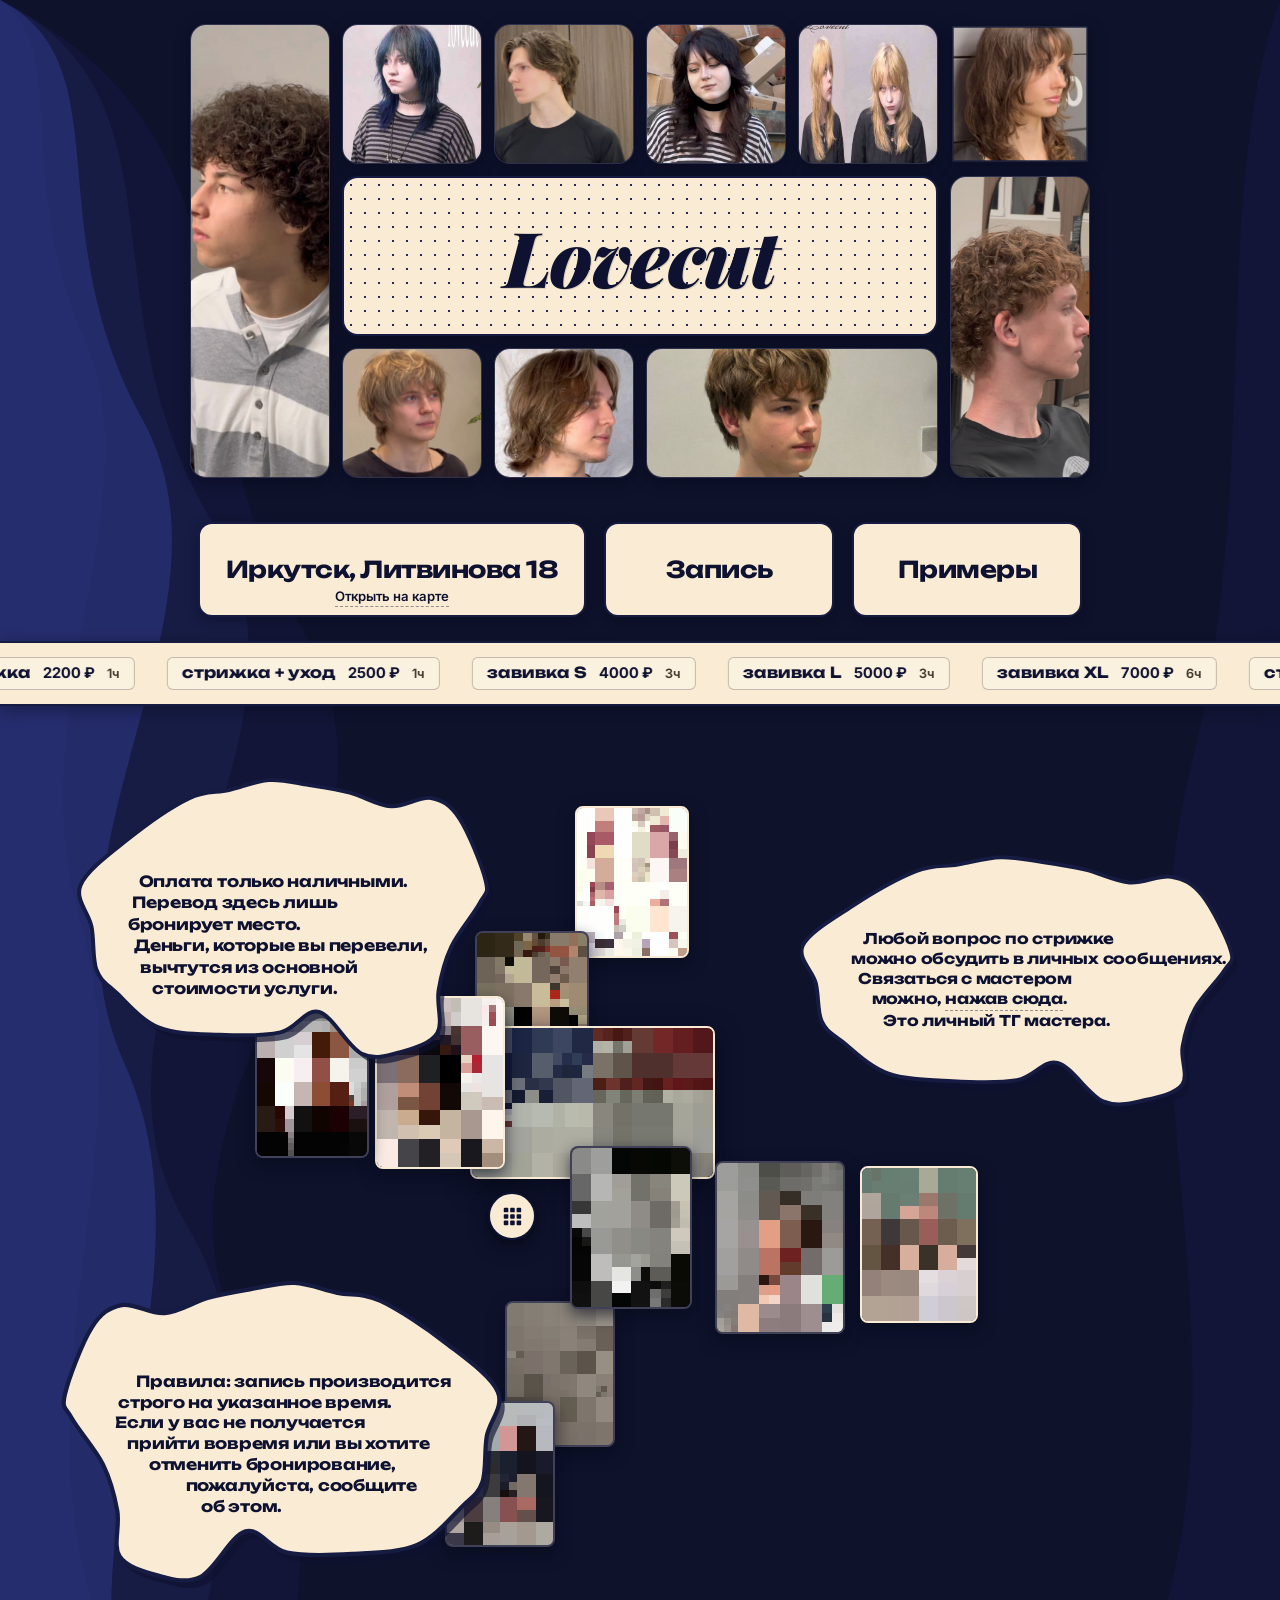
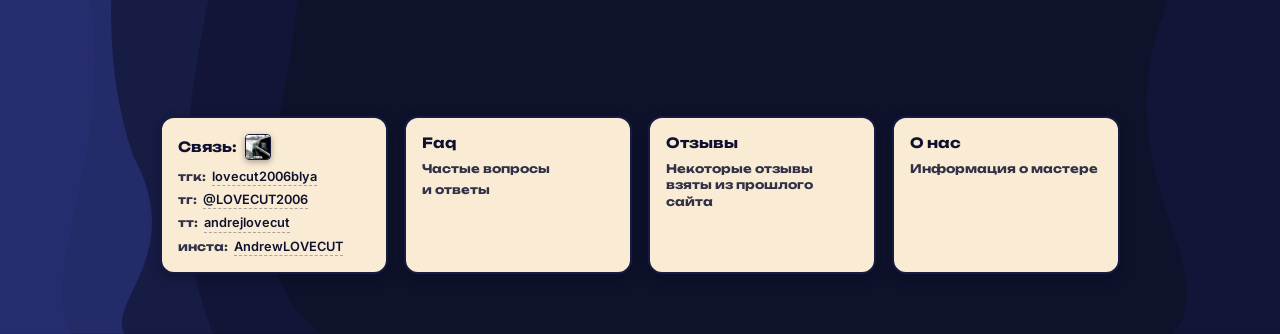
==== index.html @ df47660b "Update references: replace Andrey with master in contact and about info" ====
<!DOCTYPE html>
<html lang="ru">
<head>
    <meta charset="UTF-8">
    <meta name="viewport" content="width=device-width, initial-scale=1.0">
    <title>Lovecut — парикмахерская Иркутск</title>
    <link rel="stylesheet" href="style.css?v=9.0">
    <link rel="preconnect" href="https://fonts.googleapis.com">
    <link rel="preconnect" href="https://fonts.gstatic.com" crossorigin>
    <link href="https://fonts.googleapis.com/css2?family=Inter:wght@400;500;600;700&family=Playfair+Display:ital,wght@1,700;1,900&family=Unbounded:wght@400;600;700;800&display=swap" rel="stylesheet">
</head>
<body>

    <!-- ===== BACKGROUND ORGANIC FLUID WAVES (SMOOTH & DARK DEEP-BLUEBERRY) ===== -->
    <div class="bg-waves-canvas" aria-hidden="true">
        <svg viewBox="0 0 1440 2400" preserveAspectRatio="none">
            <!-- Deepest backdrop wave -->
            <path d="M0,0 C320,180 180,480 340,780 C500,1080 120,1380 280,1680 C440,1980 200,2250 360,2400 L0,2400 Z" fill="#121638" opacity="0.95"/>
            <!-- Layer 2 fluid wave -->
            <path d="M0,0 C220,120 90,380 240,650 C390,920 60,1240 210,1520 C360,1800 130,2100 240,2400 L0,2400 Z" fill="#181d48" opacity="0.9"/>
            <!-- Layer 3 fluid wave (warm/accent tone) -->
            <path d="M0,0 C140,80 40,280 160,520 C280,760 30,1050 140,1320 C250,1590 60,1890 150,2180 C210,2300 120,2360 140,2400 L0,2400 Z" fill="#272e70" opacity="0.85"/>
            <!-- Layer 4 smooth wave contour -->
            <path d="M0,0 C80,60 15,220 95,420 C175,620 20,880 90,1140 C160,1400 35,1680 95,1950 C140,2150 40,2320 80,2400 L0,2400 Z" fill="#272e70" opacity="0.8"/>
            <!-- Right side ambient soft wave (safely clears Blob 3 with graceful curve) -->
            <path d="M1440,0 C1360,250 1420,600 1340,950 C1260,1300 1400,1650 1310,2000 C1240,2200 1380,2320 1320,2400 L1440,2400 Z" fill="#14183d" opacity="0.7"/>
        </svg>
    </div>

    <!-- ===== TOP HEADER: ACCURATELY MEASURED BENTO GRID AROUND LOGO ===== -->
    <header class="top-hero-section">
        <div class="bento-container">
            <!-- Row 1: Top photos (all 5 are squares) -->
            <div class="bento-card bento-card--col2-top">
                <img src="images/girl_blue.png" alt="Lovecut haircut" class="bento-img">
            </div>
            <!-- [2 in row 1]: guy profile on wood (square) -->
            <div class="bento-card bento-card--col3-top">
                <img src="images/guy_layered_profile.png" alt="Lovecut haircut" class="bento-img bento-img--profile">
            </div>
            <!-- [3 in row 1]: dark shag girl with choker (square) -->
            <div class="bento-card bento-card--col4-top">
                <img src="images/girl_dark_shag.png" alt="Lovecut haircut" class="bento-img bento-img--shag-choker">
            </div>
            <!-- [4 in row 1]: blonde girl (square) -->
            <div class="bento-card bento-card--col5-top">
                <img src="images/girl_blonde.png" alt="Lovecut haircut" class="bento-img bento-img--blonde">
            </div>
            <!-- [5 in row 1]: wavy brunette with bangs (square, sharp corners) -->
            <div class="bento-card bento-card--col6-top bento-card--sharp">
                <img src="images/girl_brunette_curls.png" alt="Lovecut haircut" class="bento-img bento-img--brunette-curls">
            </div>

            <!-- Row 1-3 full-height left card: [Photo 7] (images/guy_curly_striped.png) -->
            <div class="bento-card bento-card--col1-mid">
                <img src="images/guy_curly_striped.png" alt="Lovecut haircut" class="bento-img bento-img--curly-tall">
            </div>

            <!-- Center Logo Box (Vanilla, dot grid pattern, clean border, rounded corners) -->
            <div class="bento-card bento-card--logo">
                <div class="logo-box-inner">
                    <h1 class="logo-title">Lovecut</h1>
                </div>
            </div>

            <!-- Row 2-3 tall right card: (images/guy_curly_profile.png) -->
            <div class="bento-card bento-card--col6-mid">
                <img src="images/guy_curly_profile.png" alt="Lovecut haircut" class="bento-img">
            </div>

            <!-- Row 3: Bottom photos under logo -->
            <div class="bento-card bento-card--col2-bot">
                <img src="images/guy_blonde.png" alt="Lovecut haircut" class="bento-img">
            </div>
            <div class="bento-card bento-card--col3-bot">
                <img src="images/guy_brown.png" alt="Lovecut haircut" class="bento-img">
            </div>
            <!-- [Photo 1 on place of 3]: (images/guy_messy_textured.png) keeping shape -->
            <div class="bento-card bento-card--col4-bot">
                <img src="images/guy_messy_textured.png" alt="Lovecut haircut" class="bento-img bento-img--messy">
            </div>
        </div>
    </header>

    <!-- ===== THREE ACTION BLOCKS (VANILLA THEME) ===== -->
    <section class="action-blocks-section">
        <div class="action-blocks-container">
            <!-- 1. Location box -->
            <div class="action-box action-box--location">
                <p class="loc-text">Иркутск, Литвинова 18</p>
                <a href="https://2gis.ru/irkutsk/search/%D0%9B%D0%B8%D1%82%D0%B2%D0%B8%D0%BD%D0%BE%D0%B2%D0%B0%2018" target="_blank" rel="noopener noreferrer" class="loc-link-btn" id="openMapBtn">Открыть на карте</a>
            </div>

            <!-- 2. Booking button (large) -->
            <button class="action-box action-box--booking" id="bookingBtn">
                <span class="action-title action-title--lg">Запись</span>
            </button>

            <!-- 3. Examples button -->
            <button class="action-box action-box--examples" id="examplesBtn">
                <span class="action-title action-title--md">Примеры</span>
            </button>
        </div>
    </section>

    <!-- ===== SERVICES TICKER RECTANGLE (VANILLA BACKGROUND, ZERO GAPS, SMOOTH DECELERATION ON HOVER) ===== -->
    <section class="services-rectangle" id="servicesSection">
        <div class="services-marquee-track" id="servicesTrack">
            <div class="services-group" id="servicesGroup1">
                <div class="svc-item"><span class="svc-name">стрижка</span><span class="svc-price">2200 ₽</span><span class="svc-time">1ч</span></div>
                <div class="svc-item"><span class="svc-name">стрижка + уход</span><span class="svc-price">2500 ₽</span><span class="svc-time">1ч</span></div>
                <div class="svc-item"><span class="svc-name">завивка S</span><span class="svc-price">4000 ₽</span><span class="svc-time">3ч</span></div>
                <div class="svc-item"><span class="svc-name">завивка L</span><span class="svc-price">5000 ₽</span><span class="svc-time">3ч</span></div>
                <div class="svc-item"><span class="svc-name">завивка XL</span><span class="svc-price">7000 ₽</span><span class="svc-time">6ч</span></div>
                <div class="svc-item"><span class="svc-name">стрижка</span><span class="svc-price">2200 ₽</span><span class="svc-time">1ч</span></div>
                <div class="svc-item"><span class="svc-name">стрижка + уход</span><span class="svc-price">2500 ₽</span><span class="svc-time">1ч</span></div>
                <div class="svc-item"><span class="svc-name">завивка S</span><span class="svc-price">4000 ₽</span><span class="svc-time">3ч</span></div>
                <div class="svc-item"><span class="svc-name">завивка L</span><span class="svc-price">5000 ₽</span><span class="svc-time">3ч</span></div>
                <div class="svc-item"><span class="svc-name">завивка XL</span><span class="svc-price">7000 ₽</span><span class="svc-time">6ч</span></div>
            </div>
            <div class="services-group" id="servicesGroup2" aria-hidden="true">
                <div class="svc-item"><span class="svc-name">стрижка</span><span class="svc-price">2200 ₽</span><span class="svc-time">1ч</span></div>
                <div class="svc-item"><span class="svc-name">стрижка + уход</span><span class="svc-price">2500 ₽</span><span class="svc-time">1ч</span></div>
                <div class="svc-item"><span class="svc-name">завивка S</span><span class="svc-price">4000 ₽</span><span class="svc-time">3ч</span></div>
                <div class="svc-item"><span class="svc-name">завивка L</span><span class="svc-price">5000 ₽</span><span class="svc-time">3ч</span></div>
                <div class="svc-item"><span class="svc-name">завивка XL</span><span class="svc-price">7000 ₽</span><span class="svc-time">6ч</span></div>
                <div class="svc-item"><span class="svc-name">стрижка</span><span class="svc-price">2200 ₽</span><span class="svc-time">1ч</span></div>
                <div class="svc-item"><span class="svc-name">стрижка + уход</span><span class="svc-price">2500 ₽</span><span class="svc-time">1ч</span></div>
                <div class="svc-item"><span class="svc-name">завивка S</span><span class="svc-price">4000 ₽</span><span class="svc-time">3ч</span></div>
                <div class="svc-item"><span class="svc-name">завивка L</span><span class="svc-price">5000 ₽</span><span class="svc-time">3ч</span></div>
                <div class="svc-item"><span class="svc-name">завивка XL</span><span class="svc-price">7000 ₽</span><span class="svc-time">6ч</span></div>
            </div>
            <div class="services-group" id="servicesGroup3" aria-hidden="true">
                <div class="svc-item"><span class="svc-name">стрижка</span><span class="svc-price">2200 ₽</span><span class="svc-time">1ч</span></div>
                <div class="svc-item"><span class="svc-name">стрижка + уход</span><span class="svc-price">2500 ₽</span><span class="svc-time">1ч</span></div>
                <div class="svc-item"><span class="svc-name">завивка S</span><span class="svc-price">4000 ₽</span><span class="svc-time">3ч</span></div>
                <div class="svc-item"><span class="svc-name">завивка L</span><span class="svc-price">5000 ₽</span><span class="svc-time">3ч</span></div>
                <div class="svc-item"><span class="svc-name">завивка XL</span><span class="svc-price">7000 ₽</span><span class="svc-time">6ч</span></div>
                <div class="svc-item"><span class="svc-name">стрижка</span><span class="svc-price">2200 ₽</span><span class="svc-time">1ч</span></div>
                <div class="svc-item"><span class="svc-name">стрижка + уход</span><span class="svc-price">2500 ₽</span><span class="svc-time">1ч</span></div>
                <div class="svc-item"><span class="svc-name">завивка S</span><span class="svc-price">4000 ₽</span><span class="svc-time">3ч</span></div>
                <div class="svc-item"><span class="svc-name">завивка L</span><span class="svc-price">5000 ₽</span><span class="svc-time">3ч</span></div>
                <div class="svc-item"><span class="svc-name">завивка XL</span><span class="svc-price">7000 ₽</span><span class="svc-time">6ч</span></div>
            </div>
            <div class="services-group" id="servicesGroup4" aria-hidden="true">
                <div class="svc-item"><span class="svc-name">стрижка</span><span class="svc-price">2200 ₽</span><span class="svc-time">1ч</span></div>
                <div class="svc-item"><span class="svc-name">стрижка + уход</span><span class="svc-price">2500 ₽</span><span class="svc-time">1ч</span></div>
                <div class="svc-item"><span class="svc-name">завивка S</span><span class="svc-price">4000 ₽</span><span class="svc-time">3ч</span></div>
                <div class="svc-item"><span class="svc-name">завивка L</span><span class="svc-price">5000 ₽</span><span class="svc-time">3ч</span></div>
                <div class="svc-item"><span class="svc-name">завивка XL</span><span class="svc-price">7000 ₽</span><span class="svc-time">6ч</span></div>
                <div class="svc-item"><span class="svc-name">стрижка</span><span class="svc-price">2200 ₽</span><span class="svc-time">1ч</span></div>
                <div class="svc-item"><span class="svc-name">стрижка + уход</span><span class="svc-price">2500 ₽</span><span class="svc-time">1ч</span></div>
                <div class="svc-item"><span class="svc-name">завивка S</span><span class="svc-price">4000 ₽</span><span class="svc-time">3ч</span></div>
                <div class="svc-item"><span class="svc-name">завивка L</span><span class="svc-price">5000 ₽</span><span class="svc-time">3ч</span></div>
                <div class="svc-item"><span class="svc-name">завивка XL</span><span class="svc-price">7000 ₽</span><span class="svc-time">6ч</span></div>
            </div>
        </div>
    </section>

    <!-- ===== MAIN CONTENT STAGE: 3 ORGANIC WOBBLY BLOBS + CENTRAL COLLAGE WITH DYNAMIC PIXELATION ===== -->
    <main class="main-collage-stage" id="collageStage">

        <!-- ===== ORGANIC BLOB 1 (TOP LEFT) ===== -->
        <div class="organic-blob organic-blob--1" id="blob1">
            <svg class="organic-blob-svg" viewBox="0 0 500 360">
                <path class="blob-shadow" d="M 240,22 C 255.2,21.8 269.8,26.8 285,30 C 300.2,33.2 315.7,36.2 331,41 C 346.3,45.8 361.7,57.2 377,59 C 392.3,60.8 410.2,49 423,52 C 435.8,55 444.5,60.8 454,77 C 463.5,93.2 477,132.8 480,149 C 483,165.2 479.2,161.8 472,174 C 464.8,186.2 445.7,205.8 437,222 C 428.3,238.2 423.5,254.8 420,271 C 416.5,287.2 423.5,307.8 416,319 C 408.5,330.2 389.5,334.8 375,338 C 360.5,341.2 344.3,346.3 329,338 C 313.7,329.7 298.2,292.8 283,288 C 267.8,283.2 257,305.7 238,309 C 219,312.3 192,310.2 169,308 C 146,305.8 119.2,305 100,296 C 80.8,287 65.2,265.5 54,254 C 42.8,242.5 37,239.7 33,227 C 29,214.3 32.2,194.2 30,178 C 27.8,161.8 12.3,146.2 20,130 C 27.7,113.8 54.7,96.3 76,81 C 97.3,65.7 128.3,46.3 148,38 C 167.7,29.7 178.7,33.7 194,31 C 209.3,28.3 224.8,22.2 240,22 Z" fill="#0e122e" opacity="0.65" transform="translate(6, 8)"/>
                <path class="blob-body" d="M 240,22 C 255.2,21.8 269.8,26.8 285,30 C 300.2,33.2 315.7,36.2 331,41 C 346.3,45.8 361.7,57.2 377,59 C 392.3,60.8 410.2,49 423,52 C 435.8,55 444.5,60.8 454,77 C 463.5,93.2 477,132.8 480,149 C 483,165.2 479.2,161.8 472,174 C 464.8,186.2 445.7,205.8 437,222 C 428.3,238.2 423.5,254.8 420,271 C 416.5,287.2 423.5,307.8 416,319 C 408.5,330.2 389.5,334.8 375,338 C 360.5,341.2 344.3,346.3 329,338 C 313.7,329.7 298.2,292.8 283,288 C 267.8,283.2 257,305.7 238,309 C 219,312.3 192,310.2 169,308 C 146,305.8 119.2,305 100,296 C 80.8,287 65.2,265.5 54,254 C 42.8,242.5 37,239.7 33,227 C 29,214.3 32.2,194.2 30,178 C 27.8,161.8 12.3,146.2 20,130 C 27.7,113.8 54.7,96.3 76,81 C 97.3,65.7 128.3,46.3 148,38 C 167.7,29.7 178.7,33.7 194,31 C 209.3,28.3 224.8,22.2 240,22 Z" fill="#faecd4"/>
                <path class="blob-contour" d="M 240,22 C 255.2,21.8 269.8,26.8 285,30 C 300.2,33.2 315.7,36.2 331,41 C 346.3,45.8 361.7,57.2 377,59 C 392.3,60.8 410.2,49 423,52 C 435.8,55 444.5,60.8 454,77 C 463.5,93.2 477,132.8 480,149 C 483,165.2 479.2,161.8 472,174 C 464.8,186.2 445.7,205.8 437,222 C 428.3,238.2 423.5,254.8 420,271 C 416.5,287.2 423.5,307.8 416,319 C 408.5,330.2 389.5,334.8 375,338 C 360.5,341.2 344.3,346.3 329,338 C 313.7,329.7 298.2,292.8 283,288 C 267.8,283.2 257,305.7 238,309 C 219,312.3 192,310.2 169,308 C 146,305.8 119.2,305 100,296 C 80.8,287 65.2,265.5 54,254 C 42.8,242.5 37,239.7 33,227 C 29,214.3 32.2,194.2 30,178 C 27.8,161.8 12.3,146.2 20,130 C 27.7,113.8 54.7,96.3 76,81 C 97.3,65.7 128.3,46.3 148,38 C 167.7,29.7 178.7,33.7 194,31 C 209.3,28.3 224.8,22.2 240,22 Z" fill="none" stroke="#161b42" stroke-width="4.5" stroke-linecap="round"/>
            </svg>
            <div class="organic-blob__content organic-blob__content--1">
                <p>
                    <span class="blob-line blob-line--1-1">Оплата только наличными.</span>
                    <span class="blob-line blob-line--1-2">Перевод здесь лишь</span>
                    <span class="blob-line blob-line--1-3">бронирует место.</span>
                    <span class="blob-line blob-line--1-4">Деньги, которые вы перевели,</span>
                    <span class="blob-line blob-line--1-5">вычтутся из основной</span>
                    <span class="blob-line blob-line--1-6">стоимости услуги.</span>
                </p>
            </div>
        </div>

        <!-- ===== ORGANIC BLOB 2 (BOTTOM LEFT) ===== -->
        <div class="organic-blob organic-blob--2" id="blob2">
            <svg class="organic-blob-svg" viewBox="0 0 500 360">
                <path class="blob-shadow" d="M 306,31 C 321.3,33.7 332.3,29.7 352,38 C 371.7,46.3 402.7,65.7 424,81 C 445.3,96.3 472.3,113.8 480,130 C 487.7,146.2 472.2,161.8 470,178 C 467.8,194.2 471,214.3 467,227 C 463,239.7 457.2,242.5 446,254 C 434.8,265.5 419.2,287 400,296 C 380.8,305 354,305.8 331,308 C 308,310.2 281,312.3 262,309 C 243,305.7 232.2,283.2 217,288 C 201.8,292.8 186.3,329.7 171,338 C 155.7,346.3 139.5,341.2 125,338 C 110.5,334.8 91.5,330.2 84,319 C 76.5,307.8 83.5,287.2 80,271 C 76.5,254.8 71.7,238.2 63,222 C 54.3,205.8 35.2,186.2 28,174 C 20.8,161.8 17,165.2 20,149 C 23,132.8 36.5,93.2 46,77 C 55.5,60.8 64.2,55 77,52 C 89.8,49 107.7,60.8 123,59 C 138.3,57.2 153.7,45.8 169,41 C 184.3,36.2 199.8,33.2 215,30 C 230.2,26.8 244.8,21.8 260,22 C 275.2,22.2 290.7,28.3 306,31 Z" fill="#0e122e" opacity="0.65" transform="translate(6, 8)"/>
                <path class="blob-body" d="M 306,31 C 321.3,33.7 332.3,29.7 352,38 C 371.7,46.3 402.7,65.7 424,81 C 445.3,96.3 472.3,113.8 480,130 C 487.7,146.2 472.2,161.8 470,178 C 467.8,194.2 471,214.3 467,227 C 463,239.7 457.2,242.5 446,254 C 434.8,265.5 419.2,287 400,296 C 380.8,305 354,305.8 331,308 C 308,310.2 281,312.3 262,309 C 243,305.7 232.2,283.2 217,288 C 201.8,292.8 186.3,329.7 171,338 C 155.7,346.3 139.5,341.2 125,338 C 110.5,334.8 91.5,330.2 84,319 C 76.5,307.8 83.5,287.2 80,271 C 76.5,254.8 71.7,238.2 63,222 C 54.3,205.8 35.2,186.2 28,174 C 20.8,161.8 17,165.2 20,149 C 23,132.8 36.5,93.2 46,77 C 55.5,60.8 64.2,55 77,52 C 89.8,49 107.7,60.8 123,59 C 138.3,57.2 153.7,45.8 169,41 C 184.3,36.2 199.8,33.2 215,30 C 230.2,26.8 244.8,21.8 260,22 C 275.2,22.2 290.7,28.3 306,31 Z" fill="#faecd4"/>
                <path class="blob-contour" d="M 306,31 C 321.3,33.7 332.3,29.7 352,38 C 371.7,46.3 402.7,65.7 424,81 C 445.3,96.3 472.3,113.8 480,130 C 487.7,146.2 472.2,161.8 470,178 C 467.8,194.2 471,214.3 467,227 C 463,239.7 457.2,242.5 446,254 C 434.8,265.5 419.2,287 400,296 C 380.8,305 354,305.8 331,308 C 308,310.2 281,312.3 262,309 C 243,305.7 232.2,283.2 217,288 C 201.8,292.8 186.3,329.7 171,338 C 155.7,346.3 139.5,341.2 125,338 C 110.5,334.8 91.5,330.2 84,319 C 76.5,307.8 83.5,287.2 80,271 C 76.5,254.8 71.7,238.2 63,222 C 54.3,205.8 35.2,186.2 28,174 C 20.8,161.8 17,165.2 20,149 C 23,132.8 36.5,93.2 46,77 C 55.5,60.8 64.2,55 77,52 C 89.8,49 107.7,60.8 123,59 C 138.3,57.2 153.7,45.8 169,41 C 184.3,36.2 199.8,33.2 215,30 C 230.2,26.8 244.8,21.8 260,22 C 275.2,22.2 290.7,28.3 306,31 Z" fill="none" stroke="#161b42" stroke-width="4.5" stroke-linecap="round"/>
            </svg>
            <div class="organic-blob__content organic-blob__content--2">
                <p>
                    <span class="blob-line blob-line--2-1">Правила: запись производится</span>
                    <span class="blob-line blob-line--2-2">строго на указанное время.</span>
                    <span class="blob-line blob-line--2-3">Если у вас не получается</span>
                    <span class="blob-line blob-line--2-4">прийти вовремя или вы хотите</span>
                    <span class="blob-line blob-line--2-5">отменить бронирование,</span>
                    <span class="blob-line blob-line--2-6">пожалуйста, сообщите</span>
                    <span class="blob-line blob-line--2-7">об этом.</span>
                </p>
            </div>
        </div>

        <!-- ===== ORGANIC BLOB 3 (MIDDLE RIGHT) ===== -->
        <div class="organic-blob organic-blob--3" id="blob3">
            <svg class="organic-blob-svg" viewBox="0 0 500 340">
                <path class="blob-shadow" d="M 221,42 C 237,40.7 252.8,43.5 269,45 C 285.2,46.5 301.3,48 318,51 C 334.7,54 352.7,62.5 369,63 C 385.3,63.5 402.2,52.3 416,54 C 429.8,55.7 440,59.7 452,73 C 464,86.3 483,120 488,134 C 493,148 488.2,145.7 482,157 C 475.8,168.3 458.2,187.2 451,202 C 443.8,216.8 440.7,231.5 439,246 C 437.3,260.5 447.5,278.5 441,289 C 434.5,299.5 414.8,305 400,309 C 385.2,313 369,319.2 352,313 C 335,306.8 314.5,275.2 298,272 C 281.5,268.8 272.7,289.5 253,294 C 233.3,298.5 204.5,299 180,299 C 155.5,299 127.2,300.3 106,294 C 84.8,287.7 66,270.2 53,261 C 40,251.8 33.7,249.8 28,239 C 22.3,228.2 23.3,210.2 19,196 C 14.7,181.8 -4,168.8 2,154 C 8,139.2 34.3,122.2 55,107 C 75.7,91.8 106.3,72 126,63 C 145.7,54 157.2,56.5 173,53 C 188.8,49.5 205,43.3 221,42 Z" fill="#0e122e" opacity="0.65" transform="translate(6, 8)"/>
                <path class="blob-body" d="M 221,42 C 237,40.7 252.8,43.5 269,45 C 285.2,46.5 301.3,48 318,51 C 334.7,54 352.7,62.5 369,63 C 385.3,63.5 402.2,52.3 416,54 C 429.8,55.7 440,59.7 452,73 C 464,86.3 483,120 488,134 C 493,148 488.2,145.7 482,157 C 475.8,168.3 458.2,187.2 451,202 C 443.8,216.8 440.7,231.5 439,246 C 437.3,260.5 447.5,278.5 441,289 C 434.5,299.5 414.8,305 400,309 C 385.2,313 369,319.2 352,313 C 335,306.8 314.5,275.2 298,272 C 281.5,268.8 272.7,289.5 253,294 C 233.3,298.5 204.5,299 180,299 C 155.5,299 127.2,300.3 106,294 C 84.8,287.7 66,270.2 53,261 C 40,251.8 33.7,249.8 28,239 C 22.3,228.2 23.3,210.2 19,196 C 14.7,181.8 -4,168.8 2,154 C 8,139.2 34.3,122.2 55,107 C 75.7,91.8 106.3,72 126,63 C 145.7,54 157.2,56.5 173,53 C 188.8,49.5 205,43.3 221,42 Z" fill="#faecd4"/>
                <path class="blob-contour" d="M 221,42 C 237,40.7 252.8,43.5 269,45 C 285.2,46.5 301.3,48 318,51 C 334.7,54 352.7,62.5 369,63 C 385.3,63.5 402.2,52.3 416,54 C 429.8,55.7 440,59.7 452,73 C 464,86.3 483,120 488,134 C 493,148 488.2,145.7 482,157 C 475.8,168.3 458.2,187.2 451,202 C 443.8,216.8 440.7,231.5 439,246 C 437.3,260.5 447.5,278.5 441,289 C 434.5,299.5 414.8,305 400,309 C 385.2,313 369,319.2 352,313 C 335,306.8 314.5,275.2 298,272 C 281.5,268.8 272.7,289.5 253,294 C 233.3,298.5 204.5,299 180,299 C 155.5,299 127.2,300.3 106,294 C 84.8,287.7 66,270.2 53,261 C 40,251.8 33.7,249.8 28,239 C 22.3,228.2 23.3,210.2 19,196 C 14.7,181.8 -4,168.8 2,154 C 8,139.2 34.3,122.2 55,107 C 75.7,91.8 106.3,72 126,63 C 145.7,54 157.2,56.5 173,53 C 188.8,49.5 205,43.3 221,42 Z" fill="none" stroke="#161b42" stroke-width="4.5" stroke-linecap="round"/>
            </svg>
            <div class="organic-blob__content organic-blob__content--3">
                <p>
                    <span class="blob-line blob-line--3-1">Любой вопрос по стрижке</span>
                    <span class="blob-line blob-line--3-2">можно обсудить в личных сообщениях.</span>
                    <span class="blob-line blob-line--3-3">Связаться с мастером</span>
                    <span class="blob-line blob-line--3-4">можно, <a href="https://t.me/LOVECUT2006" target="_blank" rel="noopener noreferrer" class="blob-link-btn" title="Написать в Telegram мастера @LOVECUT2006">нажав сюда</a>.</span>
                    <span class="blob-line blob-line--3-5">Это личный ТГ мастера.</span>
                </p>
            </div>
        </div>

                <!-- ===== CENTRAL PHOTO COLLAGE ===== -->
        <div class="collage-cluster" id="collageCluster">
            <div class="collage-inner">
            <!-- Interactive Pixel Trigger Button (styled vanilla badge) -->
            <button class="pixel-trigger-btn" id="pixelTriggerBtn" type="button" aria-label="Пикселизация фото">
                <svg class="pixel-btn-icon" viewBox="0 0 24 24" width="22" height="22" aria-hidden="true">
                    <rect x="3" y="3" width="5" height="5" rx="1"/>
                    <rect x="10" y="3" width="5" height="5" rx="1"/>
                    <rect x="17" y="3" width="5" height="5" rx="1"/>
                    <rect x="3" y="10" width="5" height="5" rx="1"/>
                    <rect x="10" y="10" width="5" height="5" rx="1"/>
                    <rect x="17" y="10" width="5" height="5" rx="1"/>
                    <rect x="3" y="17" width="5" height="5" rx="1"/>
                    <rect x="10" y="17" width="5" height="5" rx="1"/>
                    <rect x="17" y="17" width="5" height="5" rx="1"/>
                </svg>
            </button>
            <!-- 1. Redhead photo (top center) -->
            <div class="cl-photo cl-photo--redhead" data-src="images/girl_red.png">
                <img src="images/girl_red.png" alt="Lovecut haircut" class="cl-photo-img" loading="eager">
                <canvas class="pixel-fx-canvas"></canvas>
            </div>

            <!-- 2. Plaid fabric (above flag) -->
            <div class="cl-photo cl-photo--plaid" data-src="images/plaid.jpg">
                <img src="images/plaid.jpg" alt="Lovecut style" class="cl-photo-img" loading="eager">
                <canvas class="pixel-fx-canvas"></canvas>
            </div>

            <!-- 3. US FLAG (Centerpiece) -->
            <div class="cl-photo cl-photo--flag" data-src="images/flag.png">
                <img src="images/flag.png" alt="Lovecut flag" class="cl-photo-img" loading="eager">
                <canvas class="pixel-fx-canvas"></canvas>
            </div>

            <!-- 4. Guy with sunglasses & ИРКУТСК shirt (left of flag) -->
            <div class="cl-photo cl-photo--guy" data-src="images/guy_irkutsk.jpg">
                <img src="images/guy_irkutsk.jpg" alt="Lovecut haircut" class="cl-photo-img" loading="eager">
                <canvas class="pixel-fx-canvas"></canvas>
            </div>

            <!-- 5. Dark portrait cluster (to the left of guy with sunglasses) -->
            <div class="cl-photo cl-photo--dark" data-src="images/girl_glasses.png">
                <img src="images/girl_glasses.png" alt="Lovecut haircut" class="cl-photo-img" loading="eager">
                <canvas class="pixel-fx-canvas"></canvas>
            </div>

            <!-- 6. Graphic smile print (below flag) -->
            <div class="cl-photo cl-photo--smile" data-src="images/smile.png">
                <img src="images/smile.png" alt="Lovecut print" class="cl-photo-img" loading="eager">
                <canvas class="pixel-fx-canvas"></canvas>
            </div>

            <!-- 7. Texture directly below creepy smile face -->
            <div class="cl-photo cl-photo--texture" data-src="images/texture_pixel.png">
                <img src="images/texture_pixel.png" alt="Lovecut texture" class="cl-photo-img" loading="eager">
                <canvas class="pixel-fx-canvas"></canvas>
            </div>

            <!-- 8. Sitting guy photo stepped below and left of texture -->
            <div class="cl-photo cl-photo--sitting" data-src="images/guy_sitting.png">
                <img src="images/guy_sitting.png" alt="Lovecut haircut" class="cl-photo-img" loading="eager">
                <canvas class="pixel-fx-canvas"></canvas>
            </div>

            <!-- 9. Boy photo (right of creepy face, original high-res with 67 shaving) -->
            <div class="cl-photo cl-photo--boy67" data-src="images/boy67.png">
                <img src="images/boy67.png" alt="Lovecut haircut" class="cl-photo-img" loading="eager">
                <canvas class="pixel-fx-canvas"></canvas>
            </div>

            <!-- 10. Officer photo (far right, original high-res at desk) -->
            <div class="cl-photo cl-photo--officer" data-src="images/officer.png">
                <img src="images/officer.png" alt="Lovecut photo" class="cl-photo-img" loading="eager">
                <canvas class="pixel-fx-canvas"></canvas>
            </div>
            </div>
        </div>

    </main>

    <!-- ===== FOOTER: 4 VANILLA RECTANGULAR BOXES ===== -->
    <footer class="footer-section" id="footerSection">
        <div class="footer-boxes-container">
            <div class="footer-box footer-box--contacts" tabindex="-1">
                <div class="footer-box-header">
                    <span class="footer-box-title">Связь:</span>
                    <div class="svyaz-meme-wrap" title="Наведите для увеличения">
                        <img src="images/svyaz_meme.jpg" alt="связь" class="svyaz-meme-img">
                    </div>
                </div>
                <div class="contacts-list">
                    <div class="contact-row">
                        <span class="contact-label">тгк:</span>
                        <a href="https://t.me/lovecut2006blya" target="_blank" rel="noopener noreferrer" class="contact-link">lovecut2006blya</a>
                    </div>
                    <div class="contact-row">
                        <span class="contact-label">тг:</span>
                        <a href="https://t.me/LOVECUT2006" target="_blank" rel="noopener noreferrer" class="contact-link">@LOVECUT2006</a>
                    </div>
                    <div class="contact-row">
                        <span class="contact-label">тт:</span>
                        <a href="https://www.tiktok.com/@andrejlovecut" target="_blank" rel="noopener noreferrer" class="contact-link">andrejlovecut</a>
                    </div>
                    <div class="contact-row">
                        <span class="contact-label">инста:</span>
                        <a href="https://www.instagram.com/andrewlovecut/" target="_blank" rel="noopener noreferrer" class="contact-link">AndrewLOVECUT</a>
                    </div>
                </div>
            </div>
                        <button class="footer-box footer-box--btn" id="faqBtn" type="button">
                <span class="footer-box-title">Faq</span>
                <div class="footer-box-desc">
                    <span>Частые вопросы</span>
                    <span>и ответы</span>
                </div>
            </button>
            <button class="footer-box footer-box--btn" id="reviewsBtn" type="button">
                <span class="footer-box-title">Отзывы</span>
                <div class="footer-box-desc">
                    <span>Некоторые отзывы взяты из прошлого сайта</span>
                </div>
            </button>
            <button class="footer-box footer-box--btn" id="aboutBtn" type="button">
                <span class="footer-box-title">О нас</span>
                <div class="footer-box-desc">
                    <span>Информация о мастере</span>
                </div>
            </button>
        </div>
    </footer>



    <!-- ===== BOOKING POPUP MODAL ===== -->
    <div class="popup-modal" id="bookingModal" aria-hidden="true">
        <div class="popup-modal__backdrop" data-close-modal></div>
        <div class="popup-modal__window">
            <div class="popup-modal__header">
                <span class="popup-modal__title">Онлайн-запись</span>
                <button class="popup-modal__close-btn" data-close-modal>&times;</button>
            </div>
            <div class="popup-modal__body popup-modal__body--empty"></div>
        </div>
    </div>

    <!-- ===== EXAMPLES POPUP MODAL (CLEAN PORTFOLIO INTERFACE, NO SERVICE SELECTIONS) ===== -->
    <div class="popup-modal" id="examplesModal" aria-hidden="true">
        <div class="popup-modal__backdrop" data-close-modal></div>
        <div class="popup-modal__window popup-modal__window--wide">
            <div class="popup-modal__header popup-modal__header--examples">
                <div class="popup-modal__header-titles">
                    <span class="popup-modal__title">Примеры работ</span>
                    <p class="examples-subtitle">
                        доп работы можно посмотреть в нашем <a href="https://t.me/lovecut2006blya" target="_blank" rel="noopener noreferrer" class="examples-sub-link">тгк</a> и <a href="https://www.tiktok.com/@andrejlovecut" target="_blank" rel="noopener noreferrer" class="examples-sub-link">тт</a>, которые так же для удобства будут на главном экране внизу.
                    </p>
                </div>
                <button class="popup-modal__close-btn" data-close-modal>&times;</button>
            </div>
            <div class="examples-showcase-container">
                <div class="examples-work-field" id="examplesWorkField">
                    <!-- Column 1: Left (Works 1 & 2 interlocking Tetris pair) -->
                    <div class="work-column work-column--left">
                        <!-- Work 1: Asymmetric L-Shaped Card -->
                        <div class="work-pair-card" id="workPair1">
                            <svg class="work-pair-svg" viewBox="0 0 374 264" aria-hidden="true">
                                <path class="work-pair-shape" d="M 16,0 H 358 A 16,16 0 0,1 374,16 V 180 A 16,16 0 0,1 358,196 H 168 A 8,8 0 0,0 160,204 V 248 A 16,16 0 0,1 144,264 H 16 A 16,16 0 0,1 0,248 V 16 A 16,16 0 0,1 16,0 Z"/>
                            </svg>
                            <div class="work-card-photo work-card-photo--front">
                                <img src="images/work_girl_front.png" alt="РџСЂРёРјРµСЂ СЃС‚СЂРёР¶РєРё СЃР»РѕСЏРјРё вЂ” РІРёРґ СЃРїРµСЂРµРґРё" class="work-card-img" loading="eager">
                            </div>
                            <div class="work-card-photo work-card-photo--side">
                                <img src="images/work_girl_profile.png" alt="РџСЂРёРјРµСЂ СЃС‚СЂРёР¶РєРё СЃР»РѕСЏРјРё вЂ” РІРёРґ СЃР±РѕРєСѓ" class="work-card-img" loading="eager">
                            </div>
                        </div>

                        <!-- Work 2: Interlocking Inverted L-Shaped Card -->
                        <div class="work-pair-card work-pair-card--inverted" id="workPair2">
                            <svg class="work-pair-svg" viewBox="0 0 374 264" aria-hidden="true">
                                <path class="work-pair-shape" d="M 188,0 H 358 A 16,16 0 0,1 374,16 V 248 A 16,16 0 0,1 358,264 H 16 A 16,16 0 0,1 0,248 V 84 A 16,16 0 0,1 16,68 H 164 A 8,8 0 0,0 172,60 V 16 A 16,16 0 0,1 188,0 Z"/>
                            </svg>
                            <div class="work-card-photo work-card-photo--glasses-side">
                                <img src="images/work_girl_glasses_34.png" alt="РџСЂРёРјРµСЂ Р¶РµРЅСЃРєРѕР№ СЃС‚СЂРёР¶РєРё вЂ” РІРёРґ 3/4" class="work-card-img" loading="eager">
                            </div>
                            <div class="work-card-photo work-card-photo--glasses-front">
                                <img src="images/work_girl_glasses_front.png" alt="РџСЂРёРјРµСЂ Р¶РµРЅСЃРєРѕР№ СЃС‚СЂРёР¶РєРё вЂ” РІРёРґ СЃРїРµСЂРµРґРё" class="work-card-img" loading="eager">
                            </div>
                        </div>
                    </div>

                    <!-- Column 2: Center (Work 3, Work 6, Work 7) -->
                    <div class="work-column work-column--center">
                        <!-- Work 3: Square Card (Blonde Wave) -->
                        <div class="work-square-card" id="workSquare1">
                            <div class="work-card-photo work-card-photo--square-item">
                                <img src="images/work_girl_blonde_wave.jpg" alt="Пример текстурной укладки и завивки" class="work-card-img" loading="eager">
                            </div>
                        </div>

                        <!-- Center Lower Group: Work 6 (Curly Boy) + Work 7 (Guy Pair Inverted L-Shape) -->
                        <div class="work-center-bottom-group">
                            <!-- Work 6: Single Photo Card (Curly Boy Striped) -->
                            <div class="work-single-card work-single-card--curly" id="workCurly1">
                                <div class="work-card-photo work-card-photo--curly">
                                    <img src="images/work_guy_curly_striped.png" alt="Пример мужской стрижки — кудри" class="work-card-img" loading="eager">
                                </div>
                            </div>

                            <!-- Work 7: Inverted L-Shaped Card (Guy Profile + Front Tall) -->
                            <div class="work-guy-pair-card" id="workGuyPair1">
                                <svg class="work-guy-pair-svg" viewBox="0 0 242 264" aria-hidden="true">
                                    <path class="work-guy-pair-shape" d="M 142,0 H 226 A 16,16 0 0,1 242,16 V 248 A 16,16 0 0,1 226,264 H 16 A 16,16 0 0,1 0,248 V 154 A 16,16 0 0,1 16,138 H 118 A 8,8 0 0,0 126,130 V 16 A 16,16 0 0,1 142,0 Z"/>
                                </svg>
                                <div class="work-card-photo work-card-photo--guy-profile">
                                    <img src="images/work_guy_profile_white.png" alt="Пример мужской текстурной стрижки — вид сбоку" class="work-card-img" loading="eager">
                                </div>
                                <div class="work-card-photo work-card-photo--guy-front-tall">
                                    <img src="images/work_guy_front_tall.png" alt="Пример мужской текстурной стрижки — вид спереди" class="work-card-img" loading="eager">
                                </div>
                            </div>
                        </div>
                    </div>

                    <!-- Column 3: Right (Work 5, Work 8, Work 4) -->
                    <div class="work-column work-column--right">
                        <!-- Work 5: Rectangular Pair (Guy Shag) -->
                        <div class="work-rect-card" id="workRect1">
                            <div class="work-card-photo work-card-photo--rect-item">
                                <img src="images/work_guy_shag_front.png" alt="Пример мужской стрижки — вид спереди" class="work-card-img" loading="eager">
                            </div>
                            <div class="work-card-photo work-card-photo--rect-item">
                                <img src="images/work_guy_shag_34.png" alt="Пример мужской стрижки — вид 3/4" class="work-card-img" loading="eager">
                            </div>
                        </div>

                        <!-- Right Lower Group: Work 8 (Guy Glasses) + Work 4 (Blonde Rock Trio) -->
                        <div class="work-right-bottom-group">
                            <!-- Work 8: Single Photo Card (Guy with Glasses in Mesh Shirt) -->
                            <div class="work-single-card work-single-card--mesh" id="workGlasses1">
                                <div class="work-card-photo work-card-photo--mesh">
                                    <img src="images/work_guy_glasses_mesh.png" alt="Пример мужской стрижки в очках" class="work-card-img" loading="eager">
                                </div>
                            </div>

                            <!-- Work 4: Asymmetric L-Shaped Trio Card (Blonde Rock) -->
                            <div class="work-trio-card" id="workTrio1">
                                <svg class="work-trio-svg" viewBox="0 0 316 264" aria-hidden="true">
                                    <path class="work-trio-shape" d="M 180,0 H 300 A 16,16 0 0,1 316,16 V 248 A 16,16 0 0,1 300,264 H 16 A 16,16 0 0,1 0,248 V 154 A 16,16 0 0,1 16,138 H 156 A 8,8 0 0,0 164,130 V 16 A 16,16 0 0,1 180,0 Z"/>
                                </svg>
                                <div class="work-card-photo work-card-photo--trio-sub">
                                    <img src="images/work_girl_blonde_rock_front.png" alt="Пример стрижки — рожки и язык" class="work-card-img" loading="eager">
                                </div>
                                <div class="work-trio-stack">
                                    <div class="work-card-photo work-card-photo--trio-item work-card-photo--trio-item-front">
                                        <img src="images/work_girl_blonde_rock_34.png" alt="Пример стрижки — вид в полоборота" class="work-card-img" loading="eager">
                                    </div>
                                    <div class="work-card-photo work-card-photo--trio-item work-card-photo--trio-item-profile">
                                        <img src="images/work_girl_blonde_rock_profile.png" alt="Пример стрижки — вид в профиль" class="work-card-img" loading="eager">
                                    </div>
                                </div>
                            </div>
                        </div>
                    </div>
                </div>
            </div>
        </div>
    </div>

    <!-- ===== FAQ POPUP MODAL ===== -->
    <div class="popup-modal" id="faqModal" aria-hidden="true">
        <div class="popup-modal__backdrop" data-close-modal></div>
        <div class="popup-modal__window">
            <div class="popup-modal__header">
                <span class="popup-modal__title">Faq</span>
                <button class="popup-modal__close-btn" data-close-modal>&times;</button>
            </div>
            <div class="popup-modal__body popup-modal__body--empty"></div>
        </div>
    </div>

    <!-- ===== REVIEWS POPUP MODAL ===== -->
    <div class="popup-modal" id="reviewsModal" aria-hidden="true">
        <div class="popup-modal__backdrop" data-close-modal></div>
        <div class="popup-modal__window">
            <div class="popup-modal__header">
                <span class="popup-modal__title">Отзывы</span>
                <button class="popup-modal__close-btn" data-close-modal>&times;</button>
            </div>
            <div class="popup-modal__body popup-modal__body--empty"></div>
        </div>
    </div>

    <!-- ===== ABOUT US POPUP MODAL ===== -->
    <div class="popup-modal" id="aboutModal" aria-hidden="true">
        <div class="popup-modal__backdrop" data-close-modal></div>
        <div class="popup-modal__window">
            <div class="popup-modal__header">
                <span class="popup-modal__title">О нас</span>
                <button class="popup-modal__close-btn" data-close-modal>&times;</button>
            </div>
            <div class="popup-modal__body popup-modal__body--empty"></div>
        </div>
    </div>

    <!-- ===== PHOTO INSPECTOR / LIGHTBOX MODAL (CLEAN SMOOTH INSPECTION) ===== -->
    <div class="photo-inspector-modal" id="photoInspectorModal" aria-hidden="true">
        <div class="photo-inspector__backdrop" data-close-inspector></div>
        <div class="photo-inspector__window">
            <button class="photo-inspector__close-btn" data-close-inspector aria-label="Закрыть">&times;</button>
            <div class="photo-inspector__viewport" id="inspectorViewport" data-close-inspector>
                <img src="" alt="Фотография Lovecut" class="photo-inspector__img" id="inspectorImg">
            </div>
            <div class="photo-inspector__toolbar">
                <span class="photo-inspector__hint">Кликните в любое место или нажмите Esc, чтобы закрыть</span>
            </div>
        </div>
    </div>

    <script src="script.js?v=9.0"></script>
</body>
</html>
---- style.css ----
/* ====================================================================
   LOVECUT — Stylesheet
   
   PALETTE:
   - Deep Blueberry Dark-Blue Background: #0e122b (dark blueberry)
   - Fluid Wave Contours:                #0c0e22 / #121535 / #181c46 / #1f245a
   - Vanilla Everywhere (Zero pure white):#faecd4 / #f7ebd7 / #f3e4cb
   - Blueberry Ink for Text on Vanilla:  #090a18 / #161226
   
   FONTS (3 max):
   1. 'Playfair Display' — Logo script
   2. 'Inter'            — Body & readable text
   3. 'Unbounded'        — Decorative (circular 'c', 'e', 'o' glyphs)
   ==================================================================== */

:root {
    --bg-deep-navy: #0e122b;
    --bg-dark-blueberry: #121638;
    --vanilla: #faecd4;
    --vanilla-tint: #f7ebd7;
    --vanilla-soft: #f2e2ca;
    --ink-dark: #0e1230;
    --ink-muted: #3a3228;
    --border-dark: #161b42;
    --font-logo: 'Playfair Display', serif;
    --font-body: 'Inter', sans-serif;
    --font-readable: 'Inter', sans-serif;
    --font-deco: 'Unbounded', sans-serif;
}

*, *::before, *::after {
    margin: 0;
    padding: 0;
    box-sizing: border-box;
}

html {
    scroll-behavior: smooth;
    background-color: var(--bg-deep-navy);
    overflow-x: hidden;
    max-width: 100vw;
}

body {
    background-color: var(--bg-deep-navy);
    color: var(--vanilla);
    font-family: var(--font-body);
    line-height: 1.5;
    overflow-x: hidden;
    position: relative;
    min-height: 100vh;
    max-width: 100vw;
}

body:has(.popup-modal.active) {
    overflow: hidden;
}

/* ====================================================================
   SMOOTH ORGANIC FLUID WAVES (FLOWING DOWN THE BACKGROUND)
   ==================================================================== */
.bg-waves-canvas {
    position: absolute;
    top: 0;
    left: 0;
    width: 100%;
    height: 100%;
    pointer-events: none;
    z-index: 1;
    overflow: hidden;
}

.bg-waves-canvas svg {
    width: 100%;
    height: 100%;
    display: block;
}

/* ====================================================================
   TOP HERO SECTION: BENTO GRID AROUND LOGO (EXACT MEASURED PIXELS)
   ==================================================================== */
.top-hero-section {
    position: relative;
    z-index: 10;
    padding: 24px 20px 20px;
    max-width: 1020px;
    margin: 0 auto;
}

.bento-container {
    display: grid;
    grid-template-columns: repeat(6, 140px);
    grid-template-rows: 140px 160px 130px;
    gap: 12px;
    width: fit-content;
    margin: 0 auto;
}

.bento-card {
    border-radius: 16px;
    overflow: hidden;
    position: relative;
    box-shadow: 0 4px 14px rgba(8, 10, 26, 0.55);
    border: 1px solid rgba(250, 236, 212, 0.12);
    background-color: #121638;
}

.bento-card--sharp {
    border-radius: 0 !important;
    transform: scale(0.965);
    transform-origin: center center;
    transition: transform 0.25s cubic-bezier(0.2, 0.8, 0.2, 1);
}

.bento-card--sharp:hover {
    transform: scale(0.985);
}

.bento-card:empty {
    visibility: hidden;
    pointer-events: none;
}

.bento-img {
    width: 100%;
    height: 100%;
    object-fit: cover;
    display: block;
    transition: transform 0.4s ease;
}

.bento-card:hover .bento-img {
    transform: scale(1.04);
}

/* Row 1 cards (all 5 are individual squares) */
.bento-card--col1-top {
    display: none;
}

.bento-card--col2-top {
    grid-column: 2;
    grid-row: 1;
}

.bento-card--col3-top {
    grid-column: 3;
    grid-row: 1;
}

.bento-card--col4-top {
    grid-column: 4;
    grid-row: 1;
}

.bento-card--col5-top {
    grid-column: 5;
    grid-row: 1;
}

.bento-card--col6-top {
    grid-column: 6;
    grid-row: 1;
}

/* Side tall cards */
.bento-card--col1-mid {
    grid-column: 1;
    grid-row: 1 / 4; /* Spans full height: rows 1, 2, and 3 */
}

.bento-card--col6-mid {
    grid-column: 6;
    grid-row: 2 / 4; /* Spans rows 2 and 3 */
}

/* Center Logo Box (Vanilla, dot grid pattern, clean border, rounded corners) */
.bento-card--logo {
    grid-column: 2 / 6;
    grid-row: 2;
    background-color: var(--vanilla);
    border: 2px solid var(--border-dark);
    display: flex;
    align-items: center;
    justify-content: center;
    box-shadow: 0 6px 18px rgba(8, 10, 26, 0.6);
}

.logo-box-inner {
    width: 100%;
    height: 100%;
    display: flex;
    align-items: center;
    justify-content: center;
    background-image: radial-gradient(#252a55 1.2px, transparent 1.2px);
    background-size: 14px 14px;
    background-position: 0 0;
}

.logo-title {
    font-family: var(--font-logo);
    font-size: clamp(2.8rem, 6.5vw, 4.8rem);
    font-style: italic;
    font-weight: 900;
    color: var(--ink-dark);
    letter-spacing: -1px;
    line-height: 1;
    user-select: none;
    text-shadow: 1px 1px 0px rgba(8, 10, 26, 0.12);
}

/* Row 3 bottom photos */
.bento-card--col2-bot {
    grid-column: 2;
    grid-row: 3;
}

.bento-card--col3-bot {
    grid-column: 3;
    grid-row: 3;
}

.bento-card--col4-bot {
    grid-column: 4 / 6;
    grid-row: 3;
}

.bento-card--col5-bot {
    display: none;
}

.bento-img--profile {
    object-position: center 30%;
}

.bento-img--shag-choker {
    object-position: center 25%;
}

.bento-img--blonde {
    object-position: 68% 34%;
}

.bento-img--brunette-curls {
    object-position: center 34%;
}

.bento-img--messy {
    object-position: center 42%;
}

.bento-img--curly-tall {
    object-position: 25% 15%;
}

/* ====================================================================
   THREE ACTION BLOCKS (VANILLA THEME)
   ==================================================================== */
.action-blocks-section {
    position: relative;
    z-index: 10;
    padding: 24px 20px 24px;
}

.action-blocks-container {
    display: flex;
    justify-content: center;
    align-items: stretch;
    gap: 18px;
    max-width: 960px;
    margin: 0 auto;
    flex-wrap: wrap;
}

.action-box {
    background-color: var(--vanilla);
    border: 2px solid var(--border-dark);
    border-radius: 14px;
    box-shadow: 0 4px 12px rgba(8, 10, 26, 0.45);
    display: flex;
    flex-direction: column;
    align-items: center;
    justify-content: center;
    cursor: pointer;
    transition: transform 0.15s ease, box-shadow 0.15s ease, background-color 0.2s ease;
}

.action-box:hover {
    transform: translateY(-2px);
    box-shadow: 0 6px 16px rgba(8, 10, 26, 0.6);
    background-color: var(--vanilla-tint);
}

.action-box:active {
    transform: translateY(1px);
    box-shadow: 0 2px 6px rgba(8, 10, 26, 0.5);
}

.action-box--location {
    position: relative;
    padding: 0 26px;
    width: auto;
    min-width: 330px;
    height: 95px;
    min-height: 95px;
    cursor: pointer;
    display: flex;
    flex-direction: column;
    align-items: center;
    justify-content: center;
}

.loc-text {
    font-family: var(--font-deco);
    font-size: 1.45rem;
    font-weight: 700;
    color: var(--ink-dark);
    letter-spacing: -0.5px;
    line-height: 1;
    text-align: center;
    margin: 0;
    white-space: nowrap;
}

.loc-link-btn {
    position: absolute;
    bottom: 8px;
    left: 50%;
    transform: translateX(-50%);
    font-family: var(--font-body);
    font-size: 0.82rem;
    font-weight: 600;
    color: var(--ink-dark);
    text-decoration: none;
    border-bottom: 1px dashed rgba(26, 27, 46, 0.45);
    background: transparent;
    border-top: none;
    border-left: none;
    border-right: none;
    border-radius: 0;
    cursor: pointer;
    white-space: nowrap;
    padding: 0 0 1px 0;
    line-height: 1.2;
    transition: color 0.18s ease, border-color 0.18s ease, transform 0.18s ease;
}

.loc-link-btn:hover {
    color: var(--ink-dark);
    border-bottom-style: solid;
    border-color: var(--ink-dark);
    transform: translateX(calc(-50% + 2px));
    background: transparent;
}

.loc-link-btn:active {
    transform: translateX(calc(-50% + 2px)) scale(0.98);
}

.action-box--booking,
.action-box--examples {
    width: 230px;
    height: 95px;
    min-height: 95px;
    padding: 0 20px;
    display: flex;
    flex-direction: column;
    align-items: center;
    justify-content: center;
}

.action-title {
    font-family: var(--font-deco);
    color: var(--ink-dark);
    letter-spacing: -0.5px;
    text-transform: none;
    font-size: 1.45rem;
    font-weight: 700;
    line-height: 1;
    margin: 0;
}

.action-title--lg,
.action-title--md {
    font-size: 1.45rem;
    font-weight: 700;
}

/* ====================================================================
   SERVICES TICKER RECTANGLE (VANILLA BACKGROUND, ZERO GAPS, PAUSES ON HOVER)
   ==================================================================== */
.services-rectangle {
    width: 100%;
    background-color: var(--vanilla);
    border-top: 2px solid var(--border-dark);
    border-bottom: 2px solid var(--border-dark);
    padding: 14px 0;
    overflow: hidden;
    position: relative;
    cursor: pointer;
    user-select: none;
    z-index: 10;
    box-shadow: 0 4px 15px rgba(8, 10, 26, 0.45);
}

.services-marquee-track {
    display: flex;
    width: max-content;
    align-items: center;
    will-change: transform;
}

.services-group {
    display: flex;
    gap: 32px;
    align-items: center;
    padding-right: 32px;
    white-space: nowrap;
}

.svc-item {
    display: flex;
    align-items: baseline;
    gap: 12px;
    white-space: nowrap;
    padding: 4px 14px;
    border: 1px solid rgba(30, 25, 19, 0.25);
    background: rgba(255, 255, 255, 0.25);
    border-radius: 6px;
}

.svc-name {
    font-family: var(--font-deco);
    font-size: 0.95rem;
    font-weight: 700;
    color: var(--ink-dark);
}

.svc-price {
    font-family: var(--font-body);
    font-size: 0.92rem;
    font-weight: 700;
    color: var(--ink-dark);
}

.svc-time {
    font-family: var(--font-body);
    font-size: 0.8rem;
    color: var(--ink-muted);
    font-weight: 600;
}

/* ====================================================================
   MAIN COLLAGE STAGE (3 ORGANIC BLOBS + CENTRAL PHOTO COLLAGE)
   ==================================================================== */
.main-collage-stage {
    position: relative;
    z-index: 10;
    min-height: 880px;
    max-width: 1150px;
    margin: 40px auto 60px;
    padding: 20px 20px 60px;
}

/* ====================================================================
   ORGANIC BLOBS (MODELED AFTER THE BROWN AMORPHOUS BLOB IN REFERENCE)
   ==================================================================== */
.organic-blob {
    position: absolute;
    z-index: 15;
    display: flex;
    align-items: center;
    justify-content: center;
    transform: none;
    transition: opacity 0.8s ease, filter 0.8s ease;
}

.organic-blob-svg {
    position: absolute;
    inset: 0;
    width: 100%;
    height: 100%;
    pointer-events: none;
    transition: transform 0.8s cubic-bezier(0.2, 0.9, 0.3, 1);
}

.organic-blob--1 .organic-blob-svg {
    transform: rotate(-3deg);
}

.organic-blob--2 .organic-blob-svg {
    transform: rotate(2deg);
}

.organic-blob--3 .organic-blob-svg {
    transform: rotate(3deg);
}

.organic-blob__content {
    position: relative;
    z-index: 20 !important;
    color: var(--ink-dark);
    -webkit-font-smoothing: antialiased;
    -moz-osx-font-smoothing: grayscale;
    text-rendering: optimizeLegibility;
    transform: none !important;
}

.organic-blob__content p {
    font-family: var(--font-deco);
    font-weight: 700;
    color: var(--ink-dark);
    margin: 0;
    letter-spacing: -0.015em;
}

.blob-line {
    display: block;
    white-space: nowrap;
}

/* Blob 1: Top-Left creative contoured lines (shifted left and higher as requested) */
.organic-blob__content--1 {
    padding: 54px 24px 20px 14px;
    text-align: left;
    max-width: 405px;
    line-height: 1.4;
    font-size: 0.96rem;
}
.blob-line--1-1 { margin-left: 0.4em; }
.blob-line--1-2 { margin-left: 0em; }
.blob-line--1-3 { margin-left: -0.3em; }
.blob-line--1-4 { margin-left: 0.1em; }
.blob-line--1-5 { margin-left: 0.5em; }
.blob-line--1-6 { margin-left: 1.3em; }

/* Blob 2: Bottom-Left (Contoured layout matching user text update) */
.organic-blob__content--2 {
    padding: 48px 20px 20px 26px;
    text-align: left;
    max-width: 440px;
    line-height: 1.36;
    font-size: 0.96rem;
}
.blob-line--2-1 { margin-left: 1.4em; }
.blob-line--2-2 { margin-left: 0.2em; }
.blob-line--2-3 { margin-left: 0em; }
.blob-line--2-4 { margin-left: 0.8em; }
.blob-line--2-5 { margin-left: 2.2em; }
.blob-line--2-6 { margin-left: 4.6em; }
.blob-line--2-7 { margin-left: 5.6em; }

/* Blob 3: Middle-Right creative contoured lines (positioned higher, 5 lines) */
.organic-blob__content--3 {
    padding: 38px 24px 20px 36px;
    text-align: left;
    max-width: 410px;
    line-height: 1.36;
    font-size: 0.92rem;
}
.blob-line--3-1 { margin-left: 0.8em; }
.blob-line--3-2 { margin-left: 0em; }
.blob-line--3-3 { margin-left: 0.5em; }
.blob-line--3-4 { margin-left: 1.4em; }
.blob-line--3-5 { margin-left: 2.2em; }

/* Uniform typography and color across all 3 organic circles */
.organic-blob__content,
.organic-blob__content p,
.organic-blob__content span,
.organic-blob__content a,
.organic-blob__content a:link,
.organic-blob__content a:visited {
    color: var(--ink-dark) !important;
    font-family: var(--font-deco) !important;
    font-weight: 700 !important;
    letter-spacing: -0.015em;
    -webkit-font-smoothing: antialiased;
    -moz-osx-font-smoothing: grayscale;
}

/* Blob 1: Top-Left (original circle dimensions) */
.organic-blob--1 {
    top: -10px;
    left: 0px;
    width: 440px;
    height: 365px;
}

/* Blob 2: Bottom-Left (original circle dimensions) */
.organic-blob--2 {
    bottom: 5px;
    left: -20px;
    width: 470px;
    height: 380px;
}

/* Blob 3: Middle-Right (original circle dimensions) */
.organic-blob--3 {
    top: 55px;
    right: -25px;
    width: 440px;
    height: 340px;
}

.blob-link-btn,
.fake-btn-link {
    display: inline-block;
    color: var(--ink-dark) !important;
    text-decoration: none;
    font-weight: 700 !important;
    border-bottom: 1px dashed rgba(26, 27, 46, 0.45);
    background: transparent;
    border-top: none;
    border-left: none;
    border-right: none;
    border-radius: 0;
    padding: 0 0 1px 0;
    margin: 0;
    cursor: pointer;
    font-family: inherit;
    font-size: inherit;
    line-height: inherit;
    transition: color 0.18s ease, border-color 0.18s ease, transform 0.18s ease;
}

.blob-link-btn:visited {
    color: var(--ink-dark) !important;
}

.blob-link-btn:hover,
.fake-btn-link:hover {
    color: var(--ink-dark) !important;
    border-bottom-style: solid;
    border-color: var(--ink-dark);
    transform: translateX(2px);
    background: transparent;
}

.blob-link-btn:active,
.fake-btn-link:active {
    transform: translateX(2px) scale(0.98);
}

/* ====================================================================
   CENTRAL PHOTO COLLAGE (FLAG + PHOTOS WITH MULTI-SCALE PIXELS)
   ==================================================================== */
.collage-cluster {
    position: relative;
    width: 480px;
    height: 760px;
    margin: 40px auto 0;
    z-index: 10;
}

/* Interactive Pixelation Trigger Button */
.pixel-trigger-btn {
    position: absolute;
    top: 386px;
    left: 88px;
    z-index: 12;
    width: 48px;
    height: 48px;
    border-radius: 50%;
    background: var(--vanilla);
    border: 2px solid var(--ink-dark);
    color: var(--ink-dark);
    display: flex;
    align-items: center;
    justify-content: center;
    cursor: pointer;
    box-shadow: 0 6px 18px rgba(8, 10, 26, 0.75), 0 2px 4px rgba(8, 10, 26, 0.5);
    transition: transform 0.18s cubic-bezier(0.2, 0, 0.2, 1), box-shadow 0.18s ease, background-color 0.18s ease;
    outline: none;
    user-select: none;
    padding: 0;
}

.pixel-trigger-btn .pixel-btn-icon {
    width: 22px;
    height: 22px;
    fill: var(--ink-dark);
    transition: transform 0.25s ease;
}

.pixel-trigger-btn:hover {
    transform: scale(1.1) translateY(-2px);
    background-color: #fff5e3;
    box-shadow: 0 10px 24px rgba(8, 10, 26, 0.9);
}

.pixel-trigger-btn:hover .pixel-btn-icon {
    transform: rotate(12deg) scale(1.05);
}

.pixel-trigger-btn:active,
.pixel-trigger-btn.is-pressed {
    transform: scale(0.88) translateY(3px) !important;
    box-shadow: 0 2px 6px rgba(8, 10, 26, 0.9) !important;
}

.cl-photo {
    position: absolute;
    overflow: hidden;
    border-radius: 8px;
    border: 2px solid rgba(250, 236, 212, 0.2);
    background-color: #121638;
    box-shadow: 0 6px 16px rgba(8, 10, 26, 0.65);
    cursor: zoom-in;
    transition: transform 0.28s cubic-bezier(0.2, 0, 0.2, 1), box-shadow 0.28s ease, border-color 0.28s ease;
    will-change: transform;
}

/* Objects with vanilla border in normal state: flag, redhead, officer, and guy with sunglasses */
.cl-photo--flag,
.cl-photo--redhead,
.cl-photo--officer,
.cl-photo--guy {
    border: 2px solid var(--vanilla) !important;
}

/* ALL objects get this vanilla border on hover */
.cl-photo:hover {
    transform: scale(1.06) translateY(-4px);
    box-shadow: 0 16px 36px rgba(8, 10, 26, 0.9);
    border: 2px solid var(--vanilla) !important;
    z-index: 15 !important;
}

.cl-photo-img {
    position: absolute;
    inset: 0;
    width: 100%;
    height: 100%;
    object-fit: cover;
    display: block;
    z-index: 1;
    pointer-events: none;
}

.cl-photo canvas.pixel-fx-canvas {
    position: absolute;
    inset: 0;
    width: 100%;
    height: 100%;
    display: block;
    image-rendering: pixelated;
    pointer-events: none;
    z-index: 2;
}


/* 1. Redhead photo above flag (portrait 3:4: 114px x 152px) */
.cl-photo--redhead {
    top: 0;
    left: 175px;
    width: 114px;
    height: 152px;
    z-index: 2;
}

/* 2. Plaid fabric (portrait 3:4: 114px x 152px) */
.cl-photo--plaid {
    top: 125px;
    left: 75px;
    width: 114px;
    height: 152px;
    z-index: 3;
}

/* 3. US FLAG (Centerpiece) */
.cl-photo--flag {
    top: 220px;
    left: 70px;
    width: 245px;
    height: 153px;
    z-index: 5;
    border: 2px solid var(--vanilla);
    box-shadow: 0 8px 24px rgba(8, 10, 26, 0.85);
}

/* 4. Guy with sunglasses & ИРКУТСК shirt (portrait 3:4: 130px x 173px) */
.cl-photo--guy {
    top: 190px;
    left: -25px;
    width: 130px;
    height: 173px;
    z-index: 6;
}

/* 5. Dark portrait (portrait 3:4: 114px x 152px) */
.cl-photo--dark {
    top: 200px;
    left: -145px;
    width: 114px;
    height: 152px;
    z-index: 6;
}

/* 6. Graphic smile print (below flag, portrait 3:4: 122px x 163px) */
.cl-photo--smile {
    top: 340px;
    left: 170px;
    width: 122px;
    height: 163px;
    z-index: 6;
}

/* 7. Texture (portrait 3:4: 110px x 146px) */
.cl-photo--texture {
    top: 495px;
    left: 105px;
    width: 110px;
    height: 146px;
    z-index: 5;
}

/* 8. Boy photo (original high-res with 67 shaving, portrait 3:4: 130px x 173px) */
.cl-photo--boy67 {
    top: 355px;
    left: 315px;
    width: 130px;
    height: 173px;
    z-index: 8;
}

/* 9. Military officer photo / трудовик (portrait 3:4: 118px x 157px) */
.cl-photo--officer {
    top: 360px;
    left: 460px;
    width: 118px;
    height: 157px;
    z-index: 8;
}

/* 10. Sitting guy photo (portrait 3:4: 110px x 146px) */
.cl-photo--sitting {
    top: 595px;
    left: 45px;
    width: 110px;
    height: 146px;
    z-index: 6;
}

/* ====================================================================
   FOOTER (4 VANILLA RECTANGULAR BOXES)
   ==================================================================== */
.footer-section {
    position: relative;
    z-index: 10;
    padding: 30px 20px 60px;
}

.footer-boxes-container {
    display: grid;
    grid-template-columns: repeat(4, 1fr);
    gap: 16px;
    max-width: 960px;
    margin: 0 auto;
}

.footer-box {
    background-color: var(--vanilla);
    border: 2px solid var(--border-dark);
    border-radius: 14px;
    min-height: 145px;
    padding: 16px;
    display: flex;
    flex-direction: column;
    justify-content: flex-start;
    box-shadow: 0 4px 12px rgba(8, 10, 26, 0.45);
    cursor: default;
    user-select: none;
    transition: filter 0.6s ease;
}

.footer-box-header {
    display: flex;
    align-items: center;
    gap: 8px;
    margin-bottom: 8px;
    position: relative;
}

.svyaz-meme-wrap {
    display: inline-flex;
    align-items: center;
    justify-content: center;
    position: relative;
    cursor: zoom-in;
}

.svyaz-meme-img {
    width: 26px;
    height: 26px;
    object-fit: cover;
    border-radius: 4px;
    border: 1.5px solid var(--border-dark);
    box-shadow: 0 2px 6px rgba(8, 10, 26, 0.35);
    transition: transform 0.35s cubic-bezier(0.18, 0.89, 0.32, 1.25), box-shadow 0.35s ease, border-color 0.25s ease;
    transform-origin: bottom left;
    position: relative;
    z-index: 10;
}

.svyaz-meme-wrap:hover .svyaz-meme-img {
    transform: scale(7.5) translateY(-25%);
    border-radius: 4px;
    border: 2px solid var(--vanilla);
    box-shadow: 0 16px 42px rgba(8, 10, 26, 0.95);
    z-index: 999;
}

.contacts-list {
    display: flex;
    flex-direction: column;
    gap: 5px;
    user-select: text;
}

.contact-row {
    display: flex;
    align-items: baseline;
    gap: 6px;
    font-family: var(--font-readable);
    font-size: 0.8rem;
    line-height: 1.35;
}

.contact-label {
    font-family: var(--font-deco);
    font-weight: 700;
    color: var(--ink-dark);
    font-size: 0.74rem;
    opacity: 0.85;
}

.contact-link {
    color: var(--ink-dark);
    text-decoration: none;
    font-weight: 600;
    border-bottom: 1px dashed rgba(26, 27, 46, 0.35);
    transition: color 0.18s ease, border-color 0.18s ease, transform 0.18s ease;
}

.contact-link:hover {
    color: var(--ink-dark);
    border-bottom-style: solid;
    border-color: var(--ink-dark);
    transform: translateX(2px);
}

.footer-box-title {
    font-family: var(--font-deco);
    font-size: 0.88rem;
    font-weight: 700;
    color: var(--ink-dark);
    text-transform: none;
}

.footer-box-desc {
    margin-top: 10px;
    display: flex;
    flex-direction: column;
    gap: 5px;
    font-family: var(--font-deco);
    font-size: 0.74rem;
    font-weight: 700;
    color: var(--ink-dark);
    opacity: 0.85;
    line-height: 1.4;
}


.footer-box--btn {
    cursor: pointer;
    font-family: inherit;
    text-align: left;
    transition: transform 0.15s ease, box-shadow 0.15s ease, background-color 0.2s ease;
}

.footer-box--btn:hover {
    transform: translateY(-2px);
    box-shadow: 0 6px 16px rgba(8, 10, 26, 0.6);
    background-color: var(--vanilla-tint);
}

.footer-box--btn:active {
    transform: translateY(1px);
    box-shadow: 0 2px 6px rgba(8, 10, 26, 0.5);
}

.popup-modal__body {
    padding: 30px;
}

.popup-modal__body--empty {
    min-height: 220px;
}

/* ====================================================================
   POPUP MODALS (MAP & EXAMPLES)
   ==================================================================== */
.popup-modal {
    position: fixed;
    inset: 0;
    z-index: 9999;
    display: flex;
    align-items: center;
    justify-content: center;
    opacity: 0;
    pointer-events: none;
    visibility: hidden;
    transition: opacity 0.22s cubic-bezier(0.16, 1, 0.3, 1), visibility 0.22s cubic-bezier(0.16, 1, 0.3, 1);
}

.popup-modal.active {
    opacity: 1;
    pointer-events: auto;
    visibility: visible;
}

.popup-modal__backdrop {
    position: absolute;
    inset: 0;
    background-color: rgba(10, 13, 34, 0.94);
    backdrop-filter: blur(8px);
    -webkit-backdrop-filter: blur(8px);
    opacity: 0;
    transition: opacity 0.22s ease-out;
}

.popup-modal.active .popup-modal__backdrop {
    opacity: 1;
}

.popup-modal__window {
    position: relative;
    width: 90%;
    max-width: 760px;
    background-color: #121638;
    border: 3px solid var(--vanilla);
    border-radius: 18px;
    box-shadow: 0 16px 48px rgba(6, 8, 24, 0.9);
    z-index: 2;
    overflow: hidden;
    transform: scale(0.92) translateY(12px);
    opacity: 0;
    transition: transform 0.25s cubic-bezier(0.16, 1, 0.3, 1), opacity 0.22s ease-out;
    will-change: transform, opacity;
}

.popup-modal.active .popup-modal__window {
    transform: scale(1) translateY(0);
    opacity: 1;
}

.popup-modal__header-actions {
    display: flex;
    align-items: center;
    gap: 16px;
}

.popup-modal__external-link {
    font-family: var(--font-body);
    font-size: 0.82rem;
    font-weight: 700;
    color: var(--ink-dark);
    text-decoration: none;
    padding: 4px 10px;
    border-radius: 6px;
    border: 1.5px solid var(--border-dark);
    background: rgba(14, 18, 48, 0.06);
    transition: all 0.18s ease;
}

.popup-modal__external-link:hover {
    background: var(--ink-dark);
    color: var(--vanilla);
    transform: translateY(-1px);
}

.popup-modal__window--wide {
    width: 95%;
    max-width: 1160px;
    min-height: 580px;
}

.popup-modal__header {
    display: flex;
    justify-content: space-between;
    align-items: center;
    padding: 18px 28px;
    background-color: var(--vanilla);
    border-bottom: 2.5px solid var(--border-dark);
}

.popup-modal__title {
    font-family: var(--font-deco);
    font-size: 1.3rem;
    font-weight: 700;
    color: var(--ink-dark);
    text-transform: none;
    letter-spacing: -0.3px;
}

.popup-modal__close-btn {
    background: none;
    border: none;
    color: var(--ink-dark);
    font-size: 2.2rem;
    cursor: pointer;
    line-height: 1;
    transition: transform 0.15s ease;
    padding: 2px 6px;
}

.popup-modal__close-btn:hover {
    transform: scale(1.2);
}

.popup-modal__map-frame {
    width: 100%;
    height: 480px;
}

.popup-modal__header--examples {
    padding: 18px 28px 16px 28px;
    align-items: flex-start;
}

.popup-modal__header-titles {
    display: flex;
    flex-direction: column;
    gap: 6px;
}

.examples-subtitle {
    font-family: var(--font-deco);
    font-size: 0.88rem;
    font-weight: 700;
    color: var(--ink-dark);
    margin: 4px 0 0 0;
    line-height: 1.45;
    letter-spacing: -0.015em;
}

.examples-sub-link {
    color: var(--ink-dark);
    font-family: var(--font-deco);
    font-weight: 700;
    text-decoration: none;
    border-bottom: 2px dashed rgba(14, 18, 48, 0.45);
    padding: 0 2px 1px 2px;
    border-radius: 3px;
    display: inline-block;
    cursor: pointer;
    transition: color 0.18s ease, border-color 0.18s ease, transform 0.18s ease, background-color 0.18s ease;
}

.examples-sub-link:visited {
    color: var(--ink-dark);
}

.examples-sub-link:hover {
    color: #000000;
    border-bottom-style: solid;
    border-color: var(--ink-dark);
    background-color: rgba(14, 18, 48, 0.08);
    transform: translateY(-1px);
}

.examples-sub-link:active {
    transform: translateY(0) scale(0.97);
}

.examples-showcase-container {
    padding: 20px;
    height: 100%;
    min-height: 480px;
    display: flex;
    justify-content: center;
    overflow-x: hidden;
    overflow-y: auto;
    -webkit-overflow-scrolling: touch;
}

.examples-work-field {
    position: relative;
    width: 984px;
    min-width: 984px;
    height: 500px;
    min-height: 500px;
    border-radius: 20px;
    border: 2.5px dashed rgba(250, 236, 212, 0.55);
    background-color: #151b44;
    box-shadow: inset 0 3px 18px rgba(8, 10, 26, 0.5);
    padding: 14px;
    box-sizing: border-box;
    display: flex;
    flex-wrap: nowrap;
    justify-content: space-between;
    align-items: flex-start;
    gap: 12px;
    margin: 0 auto;
    flex-shrink: 0;
    transition: border-color 0.25s ease, background-color 0.25s ease;
}

.examples-work-field:hover {
    border-color: rgba(250, 236, 212, 0.8);
    background-color: #182052;
}

/* Portfolio Columns */
.work-column {
    display: flex;
    flex-direction: column;
    flex-shrink: 0;
}

.work-column--left {
    width: 374px;
    height: 472px;
    position: relative;
}

.work-column--center {
    width: 242px;
    height: 472px;
    display: flex;
    flex-direction: column;
    gap: 12px;
}

.work-column--right {
    width: 316px;
    height: 472px;
    display: flex;
    flex-direction: column;
    gap: 12px;
}

/* Work 1: Asymmetric L-Shaped Card */
.work-pair-card {
    position: absolute;
    top: 0;
    left: 0;
    width: 374px;
    height: 264px;
    cursor: pointer;
    transition: transform 0.22s ease;
    box-sizing: border-box;
}

.work-pair-svg {
    position: absolute;
    inset: 0;
    width: 100%;
    height: 100%;
    pointer-events: none;
    z-index: 0;
    overflow: visible;
}

.work-pair-shape {
    fill: rgba(14, 18, 43, 0.65);
    stroke: rgba(250, 236, 212, 0.3);
    stroke-width: 2;
    transition: stroke 0.22s ease, fill 0.22s ease, filter 0.22s ease;
    pointer-events: auto;
}

.work-pair-card:hover {
    transform: translateY(-3px);
}

.work-pair-card:hover .work-pair-shape {
    stroke: var(--vanilla);
    fill: rgba(18, 24, 58, 0.85);
    filter: drop-shadow(0 8px 24px rgba(8, 10, 26, 0.85));
}

.work-card-photo {
    position: relative;
    z-index: 1;
    border-radius: 10px;
    overflow: hidden;
    background-color: #121638;
    box-shadow: 0 4px 14px rgba(8, 10, 26, 0.5);
    border: 1.5px solid rgba(250, 236, 212, 0.2);
    transition: transform 0.2s ease, border-color 0.2s ease;
    cursor: pointer;
}

.work-pair-card:hover .work-card-photo,
.work-rect-card:hover .work-card-photo,
.work-square-card:hover .work-card-photo,
.work-trio-card:hover .work-card-photo,
.work-single-card:hover .work-card-photo,
.work-guy-pair-card:hover .work-card-photo {
    border-color: rgba(250, 236, 212, 0.45);
}

.work-card-photo:hover {
    border-color: var(--vanilla) !important;
    transform: scale(1.02);
}

/* Front View Photo: Tall Portrait in Work 1 */
.work-card-photo--front {
    position: absolute;
    left: 8px;
    top: 8px;
    width: 144px;
    height: 248px;
}

/* Side Profile View Photo in Work 1 */
.work-card-photo--side {
    position: absolute;
    left: 160px;
    top: 8px;
    width: 206px;
    height: 180px;
}

.work-card-img {
    width: 100%;
    height: 100%;
    object-fit: cover;
    display: block;
    user-select: none;
}

/* Work 2: Interlocking Inverted L-Shaped Card (Separated by 12px gap from Work 1) */
.work-pair-card--inverted {
    top: 208px;
    left: 0;
    margin-top: 0;
    width: 374px;
    height: 264px;
    box-sizing: border-box;
}

.work-card-photo--glasses-side {
    position: absolute;
    left: 8px;
    top: 76px;
    width: 164px;
    height: 180px;
}

.work-card-photo--glasses-side .work-card-img {
    object-position: center 25%;
}

.work-card-photo--glasses-front {
    position: absolute;
    left: 180px;
    top: 8px;
    width: 186px;
    height: 248px;
}

.work-card-photo--glasses-front .work-card-img {
    object-position: center 20%;
}

/* Rectangular Work Pair (Work 5: Guy Shag) */
.work-rect-card {
    position: relative;
    display: flex;
    align-items: center;
    gap: 12px;
    padding: 8px;
    box-sizing: border-box;
    background: rgba(14, 18, 43, 0.65);
    border: 2px solid rgba(250, 236, 212, 0.3);
    border-radius: 16px;
    cursor: pointer;
    transition: transform 0.22s ease, border-color 0.22s ease, background-color 0.22s ease, box-shadow 0.22s ease;
    width: 316px;
    height: 196px;
}

.work-rect-card:hover {
    transform: translateY(-3px);
    border-color: var(--vanilla);
    background-color: rgba(18, 24, 58, 0.85);
    box-shadow: 0 8px 24px rgba(8, 10, 26, 0.85);
}

.work-card-photo--rect-item {
    width: 144px;
    height: 180px;
}

/* Square Work Card (Work 3: Blonde Wave) */
.work-square-card {
    position: relative;
    display: flex;
    align-items: center;
    justify-content: center;
    padding: 8px;
    box-sizing: border-box;
    background: rgba(14, 18, 43, 0.65);
    border: 2px solid rgba(250, 236, 212, 0.3);
    border-radius: 16px;
    cursor: pointer;
    transition: transform 0.22s ease, border-color 0.22s ease, background-color 0.22s ease, box-shadow 0.22s ease;
    width: 242px;
    height: 196px;
}

.work-square-card:hover {
    transform: translateY(-3px);
    border-color: var(--vanilla);
    background-color: rgba(18, 24, 58, 0.85);
    box-shadow: 0 8px 24px rgba(8, 10, 26, 0.85);
}

.work-card-photo--square-item {
    width: 226px;
    height: 180px;
}

.work-card-photo--square-item .work-card-img {
    object-position: center 25%;
}

/* Center Column Lower Group: Work 6 (Curly Boy) + Work 7 (Guy Pair) */
.work-center-bottom-group {
    position: relative;
    width: 242px;
    height: 264px;
}

/* Generic Single Photo Cards (Work 6 & Work 8) */
.work-single-card {
    position: absolute;
    top: 0;
    left: 0;
    border-radius: 16px;
    border: 2px solid rgba(250, 236, 212, 0.3);
    background-color: rgba(14, 18, 43, 0.65);
    box-sizing: border-box;
    cursor: pointer;
    z-index: 2;
    transition: transform 0.22s ease, border-color 0.22s ease, background-color 0.22s ease, box-shadow 0.22s ease;
}

.work-single-card:hover {
    transform: translateY(-3px);
    border-color: var(--vanilla);
    background-color: rgba(18, 24, 58, 0.85);
    box-shadow: 0 8px 24px rgba(8, 10, 26, 0.85);
}

.work-single-card .work-card-photo {
    width: 100%;
    height: 100%;
    border-radius: 10px;
    border: 1.5px solid rgba(250, 236, 212, 0.2);
    overflow: hidden;
}

.work-single-card--curly {
    width: 114px;
    height: 126px;
    padding: 8px;
}

.work-card-photo--curly {
    width: 98px;
    height: 110px;
}

.work-card-photo--curly .work-card-img {
    object-position: center 25%;
}

/* Work 7: Inverted L-Shaped Guy Pair Card (Separated by 12px gap from Work 6) */
.work-guy-pair-card {
    position: absolute;
    top: 0;
    left: 0;
    width: 242px;
    height: 264px;
    display: block;
    box-sizing: border-box;
    cursor: pointer;
    transition: transform 0.22s ease;
}

.work-guy-pair-card:hover {
    transform: translateY(-3px);
}

.work-guy-pair-card:hover .work-guy-pair-shape {
    stroke: var(--vanilla);
    fill: rgba(18, 24, 58, 0.85);
    filter: drop-shadow(0 8px 24px rgba(8, 10, 26, 0.85));
}

.work-guy-pair-svg {
    position: absolute;
    inset: 0;
    width: 100%;
    height: 100%;
    pointer-events: none;
    z-index: 0;
    overflow: visible;
}

.work-guy-pair-shape {
    fill: rgba(14, 18, 43, 0.65);
    stroke: rgba(250, 236, 212, 0.3);
    stroke-width: 2;
    transition: stroke 0.22s ease, fill 0.22s ease, filter 0.22s ease;
    pointer-events: auto;
}

.work-card-photo--guy-profile {
    position: absolute;
    left: 8px;
    top: 146px;
    width: 118px;
    height: 110px;
    border-radius: 10px;
    border: 1.5px solid rgba(250, 236, 212, 0.2);
    overflow: hidden;
    z-index: 1;
}

.work-card-photo--guy-profile .work-card-img {
    object-position: center 30%;
}

.work-card-photo--guy-front-tall {
    position: absolute;
    left: 134px;
    top: 8px;
    width: 100px;
    height: 248px;
    border-radius: 10px;
    border: 1.5px solid rgba(250, 236, 212, 0.2);
    overflow: hidden;
    z-index: 1;
}

.work-card-photo--guy-front-tall .work-card-img {
    object-position: center 15%;
}

/* Right Column Lower Group */
.work-right-bottom-group {
    position: relative;
    width: 316px;
    height: 264px;
}

.work-single-card--mesh {
    width: 152px;
    height: 126px;
    padding: 8px;
}

.work-card-photo--mesh {
    width: 136px;
    height: 110px;
}

.work-card-photo--mesh .work-card-img {
    object-position: center 20%;
}

/* Work 4: Asymmetric L-Shaped Trio Card (Blonde Rock, Separated by 12px gap from Work 8) */
.work-trio-card {
    position: absolute;
    top: 0;
    left: 0;
    width: 316px;
    height: 264px;
    display: block;
    box-sizing: border-box;
    cursor: pointer;
    transition: transform 0.22s ease;
}

.work-trio-svg {
    position: absolute;
    inset: 0;
    width: 100%;
    height: 100%;
    pointer-events: none;
    z-index: 0;
    overflow: visible;
}

.work-trio-shape {
    fill: rgba(14, 18, 43, 0.65);
    stroke: rgba(250, 236, 212, 0.3);
    stroke-width: 2;
    transition: stroke 0.22s ease, fill 0.22s ease, filter 0.22s ease;
    pointer-events: auto;
}

.work-trio-card:hover {
    transform: translateY(-3px);
}

.work-trio-card:hover .work-trio-shape {
    stroke: var(--vanilla);
    fill: rgba(18, 24, 58, 0.85);
    filter: drop-shadow(0 8px 24px rgba(8, 10, 26, 0.85));
}

.work-trio-stack {
    position: absolute;
    left: 172px;
    top: 8px;
    width: 136px;
    height: 248px;
    display: flex;
    flex-direction: column;
    gap: 8px;
    z-index: 1;
}

.work-card-photo--trio-sub {
    position: absolute;
    left: 8px;
    top: 146px;
    width: 156px;
    height: 110px;
    border-radius: 10px;
    border: 1.5px solid rgba(250, 236, 212, 0.2);
    overflow: hidden;
    z-index: 1;
}

.work-card-photo--trio-sub .work-card-img {
    object-position: center 50%;
}

.work-card-photo--trio-item {
    width: 136px;
    border-radius: 10px;
    border: 1.5px solid rgba(250, 236, 212, 0.2);
    overflow: hidden;
}

.work-card-photo--trio-item-front {
    height: 130px;
    flex: none;
}

.work-card-photo--trio-item-profile {
    height: 110px;
    flex: none;
}

.work-card-photo--trio-item-front .work-card-img {
    object-position: center 50%;
}

.work-card-photo--trio-item-profile .work-card-img {
    object-position: center 50%;
}

@media (max-width: 1040px) and (min-width: 881px) {
    .popup-modal__window--wide {
        width: calc(100% - 32px);
        max-width: 1040px;
    }
    .examples-showcase-container {
        padding: 14px 8px;
    }
    .examples-work-field {
        zoom: 0.88;
    }
}

@media (max-width: 880px) and (min-width: 721px) {
    .popup-modal__window--wide {
        width: 98%;
    }
    .examples-showcase-container {
        padding: 12px 6px;
    }
    .examples-work-field {
        zoom: 0.74;
    }
}

@media (max-width: 720px) {
    .popup-modal__window--wide {
        width: 98%;
        max-height: 92vh;
    }
    .examples-showcase-container {
        padding: 12px 8px;
        justify-content: flex-start;
        overflow-x: auto;
    }
    .examples-work-field {
        zoom: 0.82;
    }
}

/* Backward compatibility for any ex-tile */
.examples-showcase-grid {
    display: flex;
    padding: 30px;
}
.ex-tile {
    display: none;
}
/* ====================================================================
   PHOTO INSPECTOR / LIGHTBOX MODAL (SMOOTH ZOOM & CLOSE INSPECTION)
   ==================================================================== */
.photo-inspector-modal {
    position: fixed;
    inset: 0;
    display: flex;
    align-items: center;
    justify-content: center;
    z-index: 9999;
    opacity: 0;
    pointer-events: none;
    transition: opacity 0.3s cubic-bezier(0.2, 0, 0.2, 1);
}

.photo-inspector-modal.active {
    opacity: 1;
    pointer-events: auto;
}

.photo-inspector__backdrop {
    position: absolute;
    inset: 0;
    background: rgba(10, 13, 34, 0.92);
    backdrop-filter: blur(14px);
    -webkit-backdrop-filter: blur(14px);
}

.photo-inspector__window {
    position: relative;
    z-index: 2;
    display: flex;
    flex-direction: column;
    align-items: center;
    max-width: 92vw;
    max-height: 92vh;
    transform: scale(0.92);
    transition: transform 0.32s cubic-bezier(0.18, 0.89, 0.32, 1.15);
}

.photo-inspector-modal.active .photo-inspector__window {
    transform: scale(1);
}

.photo-inspector__close-btn {
    position: absolute;
    top: -46px;
    right: 0;
    background: none;
    border: none;
    color: var(--vanilla);
    font-size: 2.2rem;
    cursor: pointer;
    line-height: 1;
    padding: 4px 8px;
    opacity: 0.85;
    transition: transform 0.2s ease, opacity 0.2s ease;
}

.photo-inspector__close-btn:hover {
    transform: scale(1.2);
    opacity: 1;
}

.photo-inspector__viewport {
    position: relative;
    max-width: min(390px, 86vw);
    max-height: min(350px, 58vh);
    width: auto;
    height: auto;
    overflow: hidden;
    border-radius: 14px;
    border: 2.5px solid var(--vanilla);
    background: #121638;
    box-shadow: 0 20px 50px rgba(8, 10, 26, 0.95);
    display: inline-flex;
    align-items: center;
    justify-content: center;
    cursor: pointer;
    padding: 6px;
    line-height: 0;
}

.photo-inspector__img {
    max-width: min(378px, calc(86vw - 12px));
    max-height: min(338px, calc(58vh - 12px));
    width: auto;
    height: auto;
    object-fit: contain;
    border-radius: 9px;
    display: block;
    user-select: none;
    -webkit-user-drag: none;
    image-rendering: auto;
    transition: transform 0.25s ease;
}

.photo-inspector__viewport:hover .photo-inspector__img {
    transform: scale(1.02);
}

.photo-inspector__toolbar {
    margin-top: 14px;
    display: flex;
    align-items: center;
}

.photo-inspector__hint {
    color: var(--vanilla);
    opacity: 0.75;
    font-size: 0.82rem;
    font-family: var(--font-readable);
}

/* ====================================================================
   RESPONSIVE DESIGN
   ==================================================================== */
@media (max-width: 1024px) {
    .bento-container {
        grid-template-columns: repeat(6, 1fr);
        grid-template-rows: 125px 145px 120px;
        gap: 10px;
        width: 100%;
    }
    
    .bento-card--col1-top { display: none; }
    .bento-card--col2-top { grid-column: 2; grid-row: 1; }
    .bento-card--col3-top { grid-column: 3; grid-row: 1; }
    .bento-card--col4-top { grid-column: 4; grid-row: 1; }
    .bento-card--col5-top { grid-column: 5; grid-row: 1; }
    .bento-card--col6-top { grid-column: 6; grid-row: 1; }
    
    .bento-card--col1-mid { grid-column: 1; grid-row: 1 / 4; }
    .bento-card--logo { grid-column: 2 / 6; grid-row: 2; }
    .bento-card--col6-mid { grid-column: 6; grid-row: 2 / 4; }
    
    .bento-card--col2-bot { grid-column: 2; grid-row: 3; }
    .bento-card--col3-bot { grid-column: 3; grid-row: 3; }
    .bento-card--col4-bot { grid-column: 4 / 6; grid-row: 3; }
    .bento-card--col5-bot { display: none; }

    .organic-blob--1 { left: 0px; width: 380px; height: 330px; }
    .organic-blob--2 { left: 0px; width: 390px; height: 340px; }
    .organic-blob--3 { right: 0px; width: 380px; height: 300px; }
}

.collage-inner {
    display: contents;
}

@media (max-width: 768px) {
    *, *::before, *::after {
        box-sizing: border-box !important;
    }

    html, body {
        overflow-x: hidden !important;
        width: 100% !important;
        max-width: 100vw !important;
        margin: 0 !important;
        padding: 0 !important;
    }

    /* 1. CONTAINERS: RESPONSIVE FLUID WIDTH (FILL PHONE WITH CLEAN GUTTERS) */
    .top-hero-section,
    .action-blocks-section,
    .footer-section {
        width: 100% !important;
        max-width: 480px !important;
        margin-left: auto !important;
        margin-right: auto !important;
        padding-left: 12px !important;
        padding-right: 12px !important;
        box-sizing: border-box !important;
    }

    /* 2. TOP HERO: 6-COLUMN BENTO GRID MATCHING DESKTOP PROPORTIONS */
    .top-hero-section {
        padding-top: 14px !important;
        padding-bottom: 6px !important;
    }
    .bento-container {
        display: grid !important;
        grid-template-columns: repeat(6, 1fr) !important;
        grid-template-rows: clamp(52px, 15vw, 70px) clamp(68px, 19vw, 90px) clamp(52px, 15vw, 70px) !important;
        gap: 5px !important;
        width: 100% !important;
        max-width: 100% !important;
        margin: 0 auto !important;
        box-sizing: border-box !important;
    }
    .bento-card {
        border-radius: 8px !important;
        display: block !important;
        visibility: visible !important;
        border-width: 1px !important;
        min-width: 0 !important;
        overflow: hidden !important;
    }
    .bento-card--sharp {
        border-radius: 0 !important;
        transform: scale(0.97) !important;
    }
    .bento-card--col1-top { display: none !important; }
    .bento-card--col1-mid {
        grid-column: 1 !important;
        grid-row: 1 / 4 !important;
        height: auto !important;
    }
    .bento-card--col1-mid .bento-img {
        object-position: 25% 15% !important;
    }
    .bento-card--col2-top { grid-column: 2 !important; grid-row: 1 !important; height: auto !important; }
    .bento-card--col3-top { grid-column: 3 !important; grid-row: 1 !important; height: auto !important; }
    .bento-card--col4-top { grid-column: 4 !important; grid-row: 1 !important; height: auto !important; }
    .bento-card--col5-top { grid-column: 5 !important; grid-row: 1 !important; height: auto !important; }
    .bento-card--col6-top { grid-column: 6 !important; grid-row: 1 !important; height: auto !important; }

    .bento-card--logo {
        grid-column: 2 / 6 !important;
        grid-row: 2 !important;
        height: auto !important;
        border-width: 2px !important;
        border-radius: 8px !important;
    }
    .logo-title {
        font-size: clamp(1.8rem, 7.5vw, 2.5rem) !important;
        letter-spacing: -0.5px !important;
    }
    .bento-card--col6-mid {
        display: block !important;
        grid-column: 6 !important;
        grid-row: 2 / 4 !important;
        height: auto !important;
    }
    .bento-card--col2-bot { grid-column: 2 !important; grid-row: 3 !important; height: auto !important; }
    .bento-card--col3-bot { grid-column: 3 !important; grid-row: 3 !important; height: auto !important; }
    .bento-card--col4-bot { grid-column: 4 / 6 !important; grid-row: 3 !important; height: auto !important; }
    .bento-card--col5-bot { display: none !important; }

    /* 3. THREE ACTION BLOCKS: FLUID & TOUCH-FRIENDLY */
    .action-blocks-section {
        padding-top: 8px !important;
        padding-bottom: 8px !important;
    }
    .action-blocks-container {
        display: grid !important;
        grid-template-columns: 1fr 1fr !important;
        gap: 8px !important;
        width: 100% !important;
        max-width: 100% !important;
        margin: 0 auto !important;
        padding: 0 !important;
        box-sizing: border-box !important;
    }
    .action-box--location {
        grid-column: 1 / 3 !important;
        width: 100% !important;
        min-width: 0 !important;
        max-width: 100% !important;
        height: auto !important;
        min-height: 52px !important;
        padding: 10px 14px !important;
        border-radius: 12px !important;
        display: flex !important;
        flex-direction: column !important;
        justify-content: center !important;
        align-items: center !important;
        gap: 3px !important;
        box-sizing: border-box !important;
    }
    .action-box--location .loc-text {
        font-size: 0.95rem !important;
        margin: 0 !important;
        white-space: nowrap !important;
        font-weight: 800 !important;
        text-align: center !important;
    }
    .action-box--location .loc-link-btn {
        position: static !important;
        transform: none !important;
        font-size: 0.78rem !important;
        margin: 0 !important;
        white-space: nowrap !important;
    }
    .action-box--booking,
    .action-box--examples {
        width: 100% !important;
        min-width: 0 !important;
        max-width: 100% !important;
        height: 50px !important;
        min-height: 50px !important;
        padding: 0 !important;
        border-radius: 12px !important;
        display: flex !important;
        align-items: center !important;
        justify-content: center !important;
        box-sizing: border-box !important;
    }
    .action-title--lg,
    .action-title--md {
        font-size: 1.15rem !important;
        font-weight: 800 !important;
    }

    /* 4. SERVICES RUNNING TICKER: 100% CONTINUOUS SEAMLESS LOOP, NO CUTOFF */
    .services-rectangle {
        width: 100% !important;
        max-width: 100% !important;
        overflow: hidden !important;
        height: 42px !important;
        margin: 10px 0 !important;
        padding: 0 !important;
        display: block !important;
        box-sizing: border-box !important;
    }
    .services-marquee-track {
        display: flex !important;
        width: max-content !important;
        align-items: center !important;
        height: 100% !important;
        will-change: transform !important;
        overflow: visible !important;
    }
    .services-group {
        display: flex !important;
        align-items: center !important;
        gap: 20px !important;
        padding-right: 20px !important;
        white-space: nowrap !important;
        flex-shrink: 0 !important;
        width: max-content !important;
    }
    .svc-item {
        display: inline-flex !important;
        align-items: baseline !important;
        gap: 8px !important;
        padding: 3px 12px !important;
        font-size: 0.8rem !important;
        border-radius: 6px !important;
        white-space: nowrap !important;
        flex-shrink: 0 !important;
    }
    .svc-name {
        font-size: 0.84rem !important;
        white-space: nowrap !important;
    }
    .svc-price {
        font-size: 0.82rem !important;
        white-space: nowrap !important;
    }
    .svc-time {
        font-size: 0.72rem !important;
        white-space: nowrap !important;
    }

    /* 5. MAIN STAGE: 3 ORGANIC BLOBS + CENTRAL COLLAGE EXACTLY AS ON PC */
    .main-collage-stage {
        display: block !important;
        position: relative !important;
        z-index: 10 !important;
        width: 1150px !important;
        min-width: 1150px !important;
        max-width: 1150px !important;
        height: 880px !important;
        min-height: 880px !important;
        margin: 15px auto 25px !important;
        padding: 20px 20px 60px !important;
        zoom: 0.34;
        zoom: calc(100vw / 1150px) !important;
        overflow: visible !important;
        box-sizing: border-box !important;
    }

    .organic-blob {
        position: absolute !important;
        z-index: 15 !important;
        display: flex !important;
        align-items: center !important;
        justify-content: center !important;
        transform: none !important;
        box-sizing: border-box !important;
    }

    .organic-blob--1 {
        top: -10px !important;
        left: 0px !important;
        width: 440px !important;
        height: 365px !important;
    }

    .organic-blob--2 {
        top: auto !important;
        bottom: 5px !important;
        left: -20px !important;
        width: 470px !important;
        height: 380px !important;
    }

    .organic-blob--3 {
        top: 55px !important;
        right: -25px !important;
        left: auto !important;
        width: 440px !important;
        height: 340px !important;
    }

    .organic-blob-svg {
        position: absolute !important;
        inset: 0 !important;
        width: 100% !important;
        height: 100% !important;
        pointer-events: none !important;
    }

    .organic-blob--1 .organic-blob-svg { transform: rotate(-3deg) !important; }
    .organic-blob--2 .organic-blob-svg { transform: rotate(2deg) !important; }
    .organic-blob--3 .organic-blob-svg { transform: rotate(3deg) !important; }

    .organic-blob__content {
        position: relative !important;
        z-index: 20 !important;
        color: var(--ink-dark) !important;
        font-family: var(--font-deco) !important;
        font-weight: 700 !important;
        letter-spacing: -0.015em !important;
        box-sizing: border-box !important;
    }

    .organic-blob__content--1 {
        padding: 54px 24px 20px 14px !important;
        text-align: left !important;
        max-width: 405px !important;
        line-height: 1.4 !important;
        font-size: 0.96rem !important;
        margin: 0 !important;
    }

    .organic-blob__content--2 {
        padding: 48px 20px 20px 26px !important;
        text-align: left !important;
        max-width: 440px !important;
        line-height: 1.36 !important;
        font-size: 0.96rem !important;
        margin: 0 !important;
    }

    .organic-blob__content--3 {
        padding: 38px 24px 20px 36px !important;
        text-align: left !important;
        max-width: 410px !important;
        line-height: 1.36 !important;
        font-size: 0.92rem !important;
        margin: 0 !important;
    }

    .collage-cluster {
        position: relative !important;
        width: 480px !important;
        height: 760px !important;
        margin: 40px auto 0 !important;
        z-index: 10 !important;
        transform: none !important;
        left: auto !important;
        right: auto !important;
        overflow: visible !important;
        box-sizing: border-box !important;
    }

    .collage-inner {
        display: contents !important;
    }

    /* 10 Collage photos in their desktop positions */
    .cl-photo--dark { top: 200px !important; left: -145px !important; width: 114px !important; height: 152px !important; }
    .cl-photo--guy { top: 195px !important; left: -15px !important; width: 130px !important; height: 173px !important; }
    .cl-photo--flag { top: 195px !important; left: 110px !important; width: 210px !important; height: 140px !important; }
    .cl-photo--plaid { top: 105px !important; left: 85px !important; width: 114px !important; height: 152px !important; }
    .cl-photo--redhead { top: 0px !important; left: 180px !important; width: 110px !important; height: 146px !important; }
    .cl-photo--smile { top: 340px !important; left: 170px !important; width: 122px !important; height: 163px !important; }
    .cl-photo--texture { top: 495px !important; left: 105px !important; width: 110px !important; height: 146px !important; }
    .cl-photo--sitting { top: 595px !important; left: 45px !important; width: 110px !important; height: 146px !important; }
    .cl-photo--boy67 { top: 355px !important; left: 315px !important; width: 130px !important; height: 173px !important; }
    .cl-photo--officer { top: 360px !important; left: 460px !important; width: 118px !important; height: 157px !important; }
    .pixel-trigger-btn { top: 295px !important; left: 188px !important; }

    /* 6. FOOTER: CONTACTS FULL-WIDTH, 3 ACTION BUTTONS */
    .footer-section {
        padding-top: 14px !important;
        padding-bottom: 40px !important;
        box-sizing: border-box !important;
    }
    .footer-boxes-container {
        display: grid !important;
        grid-template-columns: repeat(3, minmax(0, 1fr)) !important;
        gap: 8px !important;
        width: 100% !important;
        max-width: 100% !important;
        margin: 0 auto !important;
        padding: 0 !important;
        box-sizing: border-box !important;
    }
    .footer-box--contacts {
        grid-column: 1 / 4 !important;
        width: 100% !important;
        padding: 14px 16px !important;
        min-height: auto !important;
        border-radius: 12px !important;
        box-sizing: border-box !important;
    }
    .footer-box--btn {
        width: 100% !important;
        min-height: 68px !important;
        padding: 8px 6px !important;
        border-radius: 12px !important;
        display: flex !important;
        flex-direction: column !important;
        align-items: center !important;
        justify-content: center !important;
        text-align: center !important;
        box-sizing: border-box !important;
    }
    .footer-box--btn .footer-box-title {
        font-size: 0.95rem !important;
        font-weight: 800 !important;
        margin-bottom: 3px !important;
    }
    .footer-box--btn .footer-box-desc {
        font-size: 0.62rem !important;
        line-height: 1.25 !important;
        overflow-wrap: break-word !important;
    }
}

@media (max-width: 350px) {
    .bento-container {
        grid-template-rows: 46px 60px 46px !important;
        gap: 3px !important;
    }
    .logo-title {
        font-size: 1.5rem !important;
    }
    .footer-box--btn .footer-box-title {
        font-size: 0.85rem !important;
    }
    .footer-box--btn .footer-box-desc {
        font-size: 0.55rem !important;
    }
}
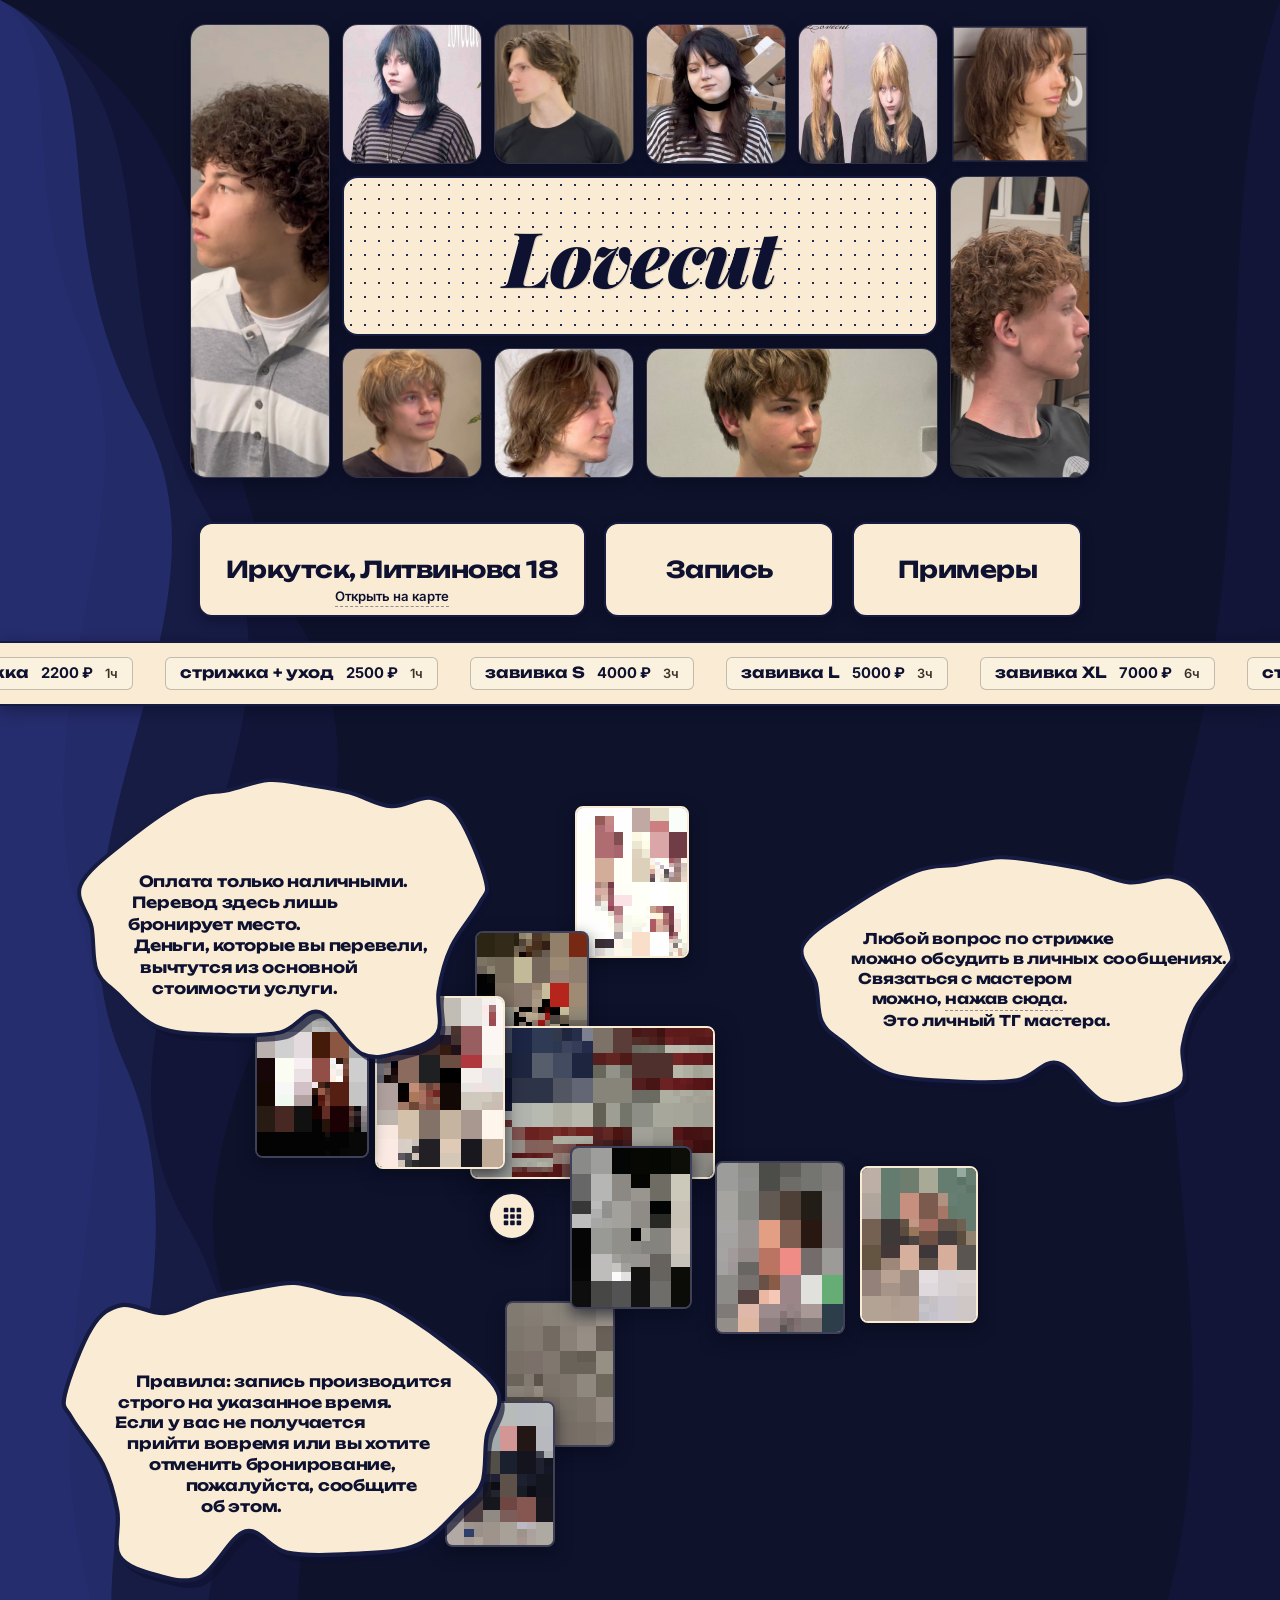
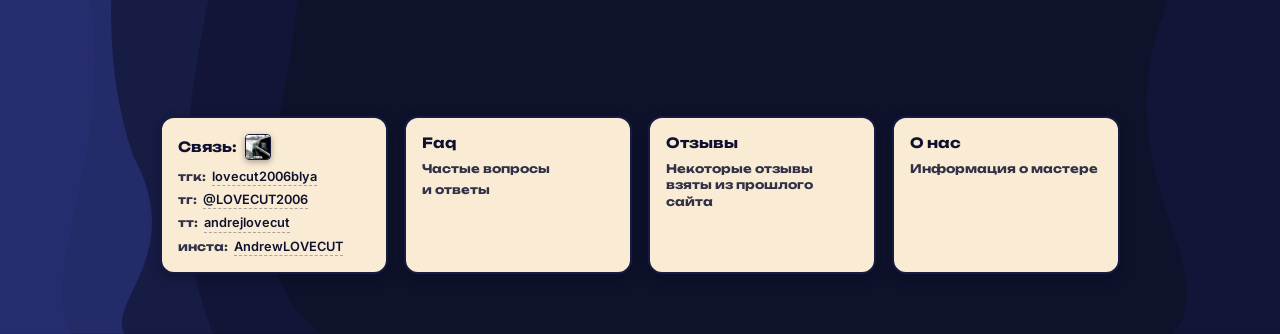
==== commit 90ac67c8: "Add styled customer reviews modal from Dikidi with photos and interactive booking action" ====
--- a/index.html
+++ b/index.html
@@ -500,12 +500,262 @@
     <!-- ===== REVIEWS POPUP MODAL ===== -->
     <div class="popup-modal" id="reviewsModal" aria-hidden="true">
         <div class="popup-modal__backdrop" data-close-modal></div>
-        <div class="popup-modal__window">
-            <div class="popup-modal__header">
-                <span class="popup-modal__title">Отзывы</span>
-                <button class="popup-modal__close-btn" data-close-modal>&times;</button>
-            </div>
-            <div class="popup-modal__body popup-modal__body--empty"></div>
+        <div class="popup-modal__window popup-modal__window--wide popup-modal__window--reviews">
+            <div class="popup-modal__header popup-modal__header--reviews">
+                <div class="popup-modal__header-titles">
+                    <div class="reviews-header-top">
+                        <span class="popup-modal__title">Отзывы</span>
+                        <div class="reviews-rating-pill" title="Средняя оценка 5.0 на основе отзывов клиентов">
+                            <span class="reviews-rating-stars">★★★★★</span>
+                            <span class="reviews-rating-val">5.0</span>
+                            <span class="reviews-rating-badge">DIKIDI</span>
+                        </div>
+                    </div>
+                    <p class="reviews-modal-subtitle">
+                        Некоторые отзывы взяты из прошлого сайта (профиль онлайн-записи DIKIDI).
+                    </p>
+                </div>
+                <button class="popup-modal__close-btn" data-close-modal aria-label="Закрыть">&times;</button>
+            </div>
+            <div class="reviews-modal-body">
+                <div class="reviews-stats-bar">
+                    <div class="reviews-stat-chip">
+                        <span class="reviews-stat-dot"></span>
+                        <span class="reviews-stat-label">Всего отзывов:</span>
+                        <strong class="reviews-stat-val">8</strong>
+                    </div>
+                    <div class="reviews-stat-chip">
+                        <span class="reviews-stat-label">Рейтинг мастера:</span>
+                        <strong class="reviews-stat-val">★ 5.0</strong>
+                    </div>
+                    <div class="reviews-stat-chip reviews-stat-chip--highlight">
+                        <span class="reviews-stat-label">Рекомендация:</span>
+                        <strong class="reviews-stat-val">100%</strong>
+                    </div>
+                </div>
+
+                <div class="reviews-grid">
+                    <!-- Review 1: pugj_ -->
+                    <article class="review-card">
+                        <div class="review-card__header">
+                            <div class="review-author-wrap">
+                                <div class="review-avatar" aria-hidden="true">P</div>
+                                <div class="review-author-info">
+                                    <span class="review-author-name">pugj_</span>
+                                    <span class="review-date">05 ноября 2026</span>
+                                </div>
+                            </div>
+                            <div class="review-stars" aria-label="Оценка: 5 из 5">★★★★★</div>
+                        </div>
+                        <div class="review-meta-row">
+                            <span class="review-service-badge">Стрижка</span>
+                            <span class="review-master-badge">Мастер: Андрей</span>
+                        </div>
+                        <div class="review-text-wrap">
+                            <p class="review-text">ништячок!)</p>
+                        </div>
+                        <div class="review-card__footer">
+                            <span class="review-verified-badge"><span class="review-verified-check">✓</span> DIKIDI</span>
+                            <button class="review-cta-btn" type="button" data-review-action="booking">Хочу так же</button>
+                        </div>
+                    </article>
+
+                    <!-- Review 2: Анонимный отзыв -->
+                    <article class="review-card">
+                        <div class="review-card__header">
+                            <div class="review-author-wrap">
+                                <div class="review-avatar review-avatar--anon" aria-hidden="true">
+                                    <svg viewBox="0 0 24 24" width="18" height="18" fill="currentColor"><path d="M12 2C9.24 2 7 4.24 7 7c0 2.43 1.74 4.46 4.04 4.91C7.88 12.44 5.5 15.35 5.5 19c0 .55.45 1 1 1h11c.55 0 1-.45 1-1 0-3.65-2.38-6.56-5.54-7.09C15.26 11.46 17 9.43 17 7c0-2.76-2.24-5-5-5z"/></svg>
+                                </div>
+                                <div class="review-author-info">
+                                    <span class="review-author-name">Анонимный отзыв</span>
+                                    <span class="review-date">19 сентября 2026</span>
+                                </div>
+                            </div>
+                            <div class="review-stars" aria-label="Оценка: 5 из 5">★★★★★</div>
+                        </div>
+                        <div class="review-meta-row">
+                            <span class="review-service-badge">Стрижка</span>
+                            <span class="review-master-badge">Мастер: Андрей</span>
+                        </div>
+                        <div class="review-text-wrap">
+                            <p class="review-text">Не вздумайте открывать магазин кепок и шапок рядом с местом его работы- разоритесь.</p>
+                        </div>
+                        <div class="review-card__footer">
+                            <span class="review-verified-badge"><span class="review-verified-check">✓</span> DIKIDI</span>
+                            <button class="review-cta-btn" type="button" data-review-action="booking">Хочу так же</button>
+                        </div>
+                    </article>
+
+                    <!-- Review 3: Оля -->
+                    <article class="review-card">
+                        <div class="review-card__header">
+                            <div class="review-author-wrap">
+                                <div class="review-avatar" aria-hidden="true">О</div>
+                                <div class="review-author-info">
+                                    <span class="review-author-name">Оля</span>
+                                    <span class="review-date">14 августа 2026</span>
+                                </div>
+                            </div>
+                            <div class="review-stars" aria-label="Оценка: 5 из 5">★★★★★</div>
+                        </div>
+                        <div class="review-meta-row">
+                            <span class="review-service-badge">Стрижка</span>
+                            <span class="review-master-badge">Мастер: Андрей</span>
+                        </div>
+                        <div class="review-text-wrap">
+                            <p class="review-text">В восторге от работы и от самого мастера Андрея 😌 Мы теперь ваши постоянные клиенты) Спасибо за настроение 🥺</p>
+                        </div>
+                        <div class="review-card__footer">
+                            <span class="review-verified-badge"><span class="review-verified-check">✓</span> DIKIDI</span>
+                            <button class="review-cta-btn" type="button" data-review-action="booking">Хочу так же</button>
+                        </div>
+                    </article>
+
+                    <!-- Review 4: Анонимный отзыв -->
+                    <article class="review-card">
+                        <div class="review-card__header">
+                            <div class="review-author-wrap">
+                                <div class="review-avatar review-avatar--anon" aria-hidden="true">
+                                    <svg viewBox="0 0 24 24" width="18" height="18" fill="currentColor"><path d="M12 2C9.24 2 7 4.24 7 7c0 2.43 1.74 4.46 4.04 4.91C7.88 12.44 5.5 15.35 5.5 19c0 .55.45 1 1 1h11c.55 0 1-.45 1-1 0-3.65-2.38-6.56-5.54-7.09C15.26 11.46 17 9.43 17 7c0-2.76-2.24-5-5-5z"/></svg>
+                                </div>
+                                <div class="review-author-info">
+                                    <span class="review-author-name">Анонимный отзыв</span>
+                                    <span class="review-date">11 августа 2026</span>
+                                </div>
+                            </div>
+                            <div class="review-stars" aria-label="Оценка: 5 из 5">★★★★★</div>
+                        </div>
+                        <div class="review-meta-row">
+                            <span class="review-service-badge">Стрижка</span>
+                            <span class="review-master-badge">Мастер: Андрей</span>
+                        </div>
+                        <div class="review-text-wrap">
+                            <p class="review-text">вычесал мне вшей, чекрыжил садовыми ножницами, обкорнал по самое не балуй, так еще и заебато подстриг. теперь буду ходить только к нему.</p>
+                        </div>
+                        <div class="review-card__footer">
+                            <span class="review-verified-badge"><span class="review-verified-check">✓</span> DIKIDI</span>
+                            <button class="review-cta-btn" type="button" data-review-action="booking">Хочу так же</button>
+                        </div>
+                    </article>
+
+                    <!-- Review 5: Анонимный отзыв -->
+                    <article class="review-card">
+                        <div class="review-card__header">
+                            <div class="review-author-wrap">
+                                <div class="review-avatar review-avatar--anon" aria-hidden="true">
+                                    <svg viewBox="0 0 24 24" width="18" height="18" fill="currentColor"><path d="M12 2C9.24 2 7 4.24 7 7c0 2.43 1.74 4.46 4.04 4.91C7.88 12.44 5.5 15.35 5.5 19c0 .55.45 1 1 1h11c.55 0 1-.45 1-1 0-3.65-2.38-6.56-5.54-7.09C15.26 11.46 17 9.43 17 7c0-2.76-2.24-5-5-5z"/></svg>
+                                </div>
+                                <div class="review-author-info">
+                                    <span class="review-author-name">Анонимный отзыв</span>
+                                    <span class="review-date">15 июля 2026</span>
+                                </div>
+                            </div>
+                            <div class="review-stars" aria-label="Оценка: 5 из 5">★★★★★</div>
+                        </div>
+                        <div class="review-meta-row">
+                            <span class="review-service-badge">Стрижка</span>
+                            <span class="review-master-badge">Мастер: Андрей</span>
+                        </div>
+                        <div class="review-text-wrap">
+                            <p class="review-text">В начале стрижки меня ослепили, сняв с меня очки, скорее всего, для того, чтобы я не видел, как в меня тычут членом, но я то был не против. А подстриглась меня так превосходно, как не подстриг бы никто в деревне Иркутск. Я тебя люблю, Андрей!!!</p>
+                        </div>
+                        <div class="review-card__footer">
+                            <span class="review-verified-badge"><span class="review-verified-check">✓</span> DIKIDI</span>
+                            <button class="review-cta-btn" type="button" data-review-action="booking">Хочу так же</button>
+                        </div>
+                    </article>
+
+                    <!-- Review 6: Арсентий -->
+                    <article class="review-card">
+                        <div class="review-card__header">
+                            <div class="review-author-wrap">
+                                <div class="review-avatar" aria-hidden="true">А</div>
+                                <div class="review-author-info">
+                                    <span class="review-author-name">Арсентий</span>
+                                    <span class="review-date">09 июля 2026</span>
+                                </div>
+                            </div>
+                            <div class="review-stars" aria-label="Оценка: 5 из 5">★★★★★</div>
+                        </div>
+                        <div class="review-meta-row">
+                            <span class="review-service-badge">Стрижка</span>
+                            <span class="review-master-badge">Мастер: Андрей</span>
+                        </div>
+                        <div class="review-text-wrap">
+                            <p class="review-text">Крутой, умный, добрый, хороший, профессиональный,замечательный,превосходный,стильный,красивый,доброжелательный,веселый,терпеливый, разговорчивый, абсолютный демон 1 поколения,крутыми геобаскетами, оригинальный, с золотыми руками, хорошим отношением к клиентам, вообщем замечательный мастер, и также один огромный плюс — во время стрижки мне насрали в штаны, и дома мне наконец-то было что поесть!!!!!</p>
+                        </div>
+                        <div class="review-card__footer">
+                            <span class="review-verified-badge"><span class="review-verified-check">✓</span> DIKIDI</span>
+                            <button class="review-cta-btn" type="button" data-review-action="booking">Хочу так же</button>
+                        </div>
+                    </article>
+
+                    <!-- Review 7: Рома Новик -->
+                    <article class="review-card">
+                        <div class="review-card__header">
+                            <div class="review-author-wrap">
+                                <div class="review-avatar" aria-hidden="true">Р</div>
+                                <div class="review-author-info">
+                                    <span class="review-author-name">Рома Новик</span>
+                                    <span class="review-date">30 июня 2026</span>
+                                </div>
+                            </div>
+                            <div class="review-stars" aria-label="Оценка: 5 из 5">★★★★★</div>
+                        </div>
+                        <div class="review-meta-row">
+                            <span class="review-service-badge">Стрижка</span>
+                            <span class="review-master-badge">Мастер: Андрей</span>
+                        </div>
+                        <div class="review-text-wrap">
+                            <p class="review-text">После стрижки все девочки разбежались при виде меня, спасибо что защитил от женского внимания лучший мастер</p>
+                        </div>
+                        <div class="review-card__footer">
+                            <span class="review-verified-badge"><span class="review-verified-check">✓</span> DIKIDI</span>
+                            <button class="review-cta-btn" type="button" data-review-action="booking">Хочу так же</button>
+                        </div>
+                    </article>
+
+                    <!-- Review 8: Виолетта (с фото) -->
+                    <article class="review-card review-card--with-photos">
+                        <div class="review-card__header">
+                            <div class="review-author-wrap">
+                                <div class="review-avatar" aria-hidden="true">В</div>
+                                <div class="review-author-info">
+                                    <span class="review-author-name">Виолетта</span>
+                                    <span class="review-date">26 мая 2026</span>
+                                </div>
+                            </div>
+                            <div class="review-stars" aria-label="Оценка: 5 из 5">★★★★★</div>
+                        </div>
+                        <div class="review-meta-row">
+                            <span class="review-service-badge">Стрижка</span>
+                            <span class="review-master-badge">Мастер: Андрей</span>
+                        </div>
+                        <div class="review-text-wrap">
+                            <p class="review-text">Андрей, ваши руки не просто золотые — они алмазные, платиновые и ещё чуть-чуть магические! Стрижка настолько крутая, что я уже ловлю себя на мысли: «А вдруг я теперь знаменитость?» Прохожие оглядываются, однокурсники делают комплименты, а зеркало каждое утро шепчет: «Ты сегодня особенно хороша». Спасибо за новую жизнь, новую причёску и за преображение! Буду рекомендовать вас как мастера межгалактического уровня!</p>
+                        </div>
+                        <div class="review-photos-grid">
+                            <div class="review-photo-item" data-photo="images/review_violetta_1.jpg" title="Нажмите, чтобы увеличить фото">
+                                <img src="images/review_violetta_1.jpg" alt="Фото причёски от клиента Виолетты (1)" class="review-photo-img" loading="lazy">
+                                <span class="review-photo-zoom-badge" aria-hidden="true">
+                                    <svg viewBox="0 0 24 24" width="14" height="14" fill="none" stroke="currentColor" stroke-width="2.5"><circle cx="11" cy="11" r="7"/><path d="M21 21l-4.35-4.35"/></svg>
+                                </span>
+                            </div>
+                            <div class="review-photo-item" data-photo="images/review_violetta_2.jpg" title="Нажмите, чтобы увеличить фото">
+                                <img src="images/review_violetta_2.jpg" alt="Фото причёски от клиента Виолетты (2)" class="review-photo-img" loading="lazy">
+                                <span class="review-photo-zoom-badge" aria-hidden="true">
+                                    <svg viewBox="0 0 24 24" width="14" height="14" fill="none" stroke="currentColor" stroke-width="2.5"><circle cx="11" cy="11" r="7"/><path d="M21 21l-4.35-4.35"/></svg>
+                                </span>
+                            </div>
+                        </div>
+                        <div class="review-card__footer">
+                            <span class="review-verified-badge"><span class="review-verified-check">✓</span> DIKIDI</span>
+                            <button class="review-cta-btn" type="button" data-review-action="booking">Хочу так же</button>
+                        </div>
+                    </article>
+                </div>
+            </div>
         </div>
     </div>
 
@@ -535,6 +785,6 @@
         </div>
     </div>
 
-    <script src="script.js?v=9.0"></script>
+    <script src="script.js?v=9.1"></script>
 </body>
 </html>
--- a/style.css
+++ b/style.css
@@ -2265,4 +2265,383 @@
     .footer-box--btn .footer-box-desc {
         font-size: 0.55rem !important;
     }
-}+}
+/* ====================================================================
+   REVIEWS MODAL & CARDS (STYLED IN LOVECUT VANILLA / DEEP NAVY AESTHETIC)
+   ==================================================================== */
+.popup-modal__window--reviews {
+    width: 95%;
+    max-width: 1040px;
+    max-height: 88vh;
+    display: flex;
+    flex-direction: column;
+    overflow: hidden;
+    background-color: var(--bg-deep-navy);
+}
+
+.popup-modal__header--reviews {
+    padding: 16px 26px;
+    background-color: var(--vanilla);
+    border-bottom: 2.5px solid var(--border-dark);
+    display: flex;
+    justify-content: space-between;
+    align-items: flex-start;
+    flex-shrink: 0;
+}
+
+.reviews-header-top {
+    display: flex;
+    align-items: center;
+    gap: 12px;
+    flex-wrap: wrap;
+}
+
+.reviews-rating-pill {
+    display: inline-flex;
+    align-items: center;
+    gap: 7px;
+    background-color: var(--ink-dark);
+    color: var(--vanilla);
+    padding: 4px 10px;
+    border-radius: 999px;
+    font-size: 0.8rem;
+    font-family: var(--font-deco);
+    font-weight: 700;
+}
+
+.reviews-rating-stars {
+    color: #f59e0b;
+    letter-spacing: 1.5px;
+    font-size: 0.82rem;
+}
+
+.reviews-rating-val {
+    color: var(--vanilla);
+    font-size: 0.82rem;
+}
+
+.reviews-rating-badge {
+    background-color: rgba(250, 236, 212, 0.18);
+    color: var(--vanilla);
+    font-size: 0.65rem;
+    padding: 1px 6px;
+    border-radius: 4px;
+    letter-spacing: 0.5px;
+    font-family: var(--font-body);
+    font-weight: 700;
+}
+
+.reviews-modal-subtitle {
+    font-family: var(--font-deco);
+    font-size: 0.82rem;
+    font-weight: 600;
+    color: var(--ink-dark);
+    margin: 4px 0 0 0;
+    line-height: 1.4;
+    opacity: 0.9;
+}
+
+.reviews-modal-body {
+    flex: 1;
+    overflow-y: auto;
+    overflow-x: hidden;
+    -webkit-overflow-scrolling: touch;
+    padding: 22px 26px 28px;
+    background-color: #0b0e26;
+}
+
+.reviews-modal-body::-webkit-scrollbar {
+    width: 8px;
+}
+.reviews-modal-body::-webkit-scrollbar-track {
+    background: #0b0e26;
+}
+.reviews-modal-body::-webkit-scrollbar-thumb {
+    background: #faecd4;
+    border-radius: 4px;
+}
+.reviews-modal-body::-webkit-scrollbar-thumb:hover {
+    background: #e6d3b4;
+}
+
+.reviews-stats-bar {
+    display: flex;
+    flex-wrap: wrap;
+    gap: 10px;
+    margin-bottom: 20px;
+}
+
+.reviews-stat-chip {
+    background: #14183d;
+    border: 1.5px solid rgba(250, 236, 212, 0.22);
+    border-radius: 10px;
+    padding: 6px 14px;
+    display: inline-flex;
+    align-items: center;
+    gap: 6px;
+    font-size: 0.8rem;
+    color: var(--vanilla);
+    font-family: var(--font-body);
+}
+
+.reviews-stat-dot {
+    width: 7px;
+    height: 7px;
+    border-radius: 50%;
+    background: #10b981;
+    display: inline-block;
+}
+
+.reviews-stat-chip strong {
+    font-family: var(--font-deco);
+    font-size: 0.84rem;
+    color: var(--vanilla);
+}
+
+.reviews-stat-chip--highlight {
+    border-color: var(--vanilla);
+    background: rgba(250, 236, 212, 0.12);
+}
+
+.reviews-grid {
+    display: grid;
+    grid-template-columns: repeat(2, 1fr);
+    gap: 18px;
+}
+
+.review-card {
+    background-color: var(--vanilla);
+    color: var(--ink-dark);
+    border: 2.5px solid var(--border-dark);
+    border-radius: 16px;
+    padding: 18px 20px;
+    display: flex;
+    flex-direction: column;
+    box-shadow: 0 4px 14px rgba(0, 0, 0, 0.28);
+    transition: transform 0.16s ease, box-shadow 0.16s ease;
+    box-sizing: border-box;
+}
+
+.review-card:hover {
+    transform: translateY(-2px);
+    box-shadow: 0 8px 24px rgba(0, 0, 0, 0.42);
+}
+
+.review-card__header {
+    display: flex;
+    justify-content: space-between;
+    align-items: flex-start;
+    gap: 10px;
+    margin-bottom: 10px;
+}
+
+.review-author-wrap {
+    display: flex;
+    align-items: center;
+    gap: 10px;
+}
+
+.review-avatar {
+    width: 36px;
+    height: 36px;
+    border-radius: 50%;
+    background-color: var(--ink-dark);
+    color: var(--vanilla);
+    display: flex;
+    align-items: center;
+    justify-content: center;
+    font-family: var(--font-deco);
+    font-size: 0.92rem;
+    font-weight: 700;
+    flex-shrink: 0;
+    border: 2px solid var(--ink-dark);
+}
+
+.review-avatar--anon {
+    background-color: #2b3363;
+    color: var(--vanilla);
+}
+
+.review-author-info {
+    display: flex;
+    flex-direction: column;
+    gap: 2px;
+}
+
+.review-author-name {
+    font-family: var(--font-body);
+    font-weight: 700;
+    font-size: 0.94rem;
+    color: var(--ink-dark);
+    line-height: 1.2;
+}
+
+.review-date {
+    font-family: var(--font-body);
+    font-size: 0.74rem;
+    color: #6a5e52;
+    line-height: 1.2;
+}
+
+.review-stars {
+    color: #ea580c;
+    font-size: 0.95rem;
+    letter-spacing: 1.5px;
+    flex-shrink: 0;
+    line-height: 1;
+}
+
+.review-meta-row {
+    display: flex;
+    gap: 8px;
+    align-items: center;
+    margin-bottom: 12px;
+}
+
+.review-service-badge {
+    font-size: 0.72rem;
+    font-weight: 600;
+    font-family: var(--font-deco);
+    background: rgba(14, 18, 48, 0.08);
+    color: #0e1230;
+    padding: 2px 8px;
+    border-radius: 6px;
+}
+
+.review-master-badge {
+    font-size: 0.72rem;
+    font-weight: 600;
+    font-family: var(--font-body);
+    color: #1d4ed8;
+    background: rgba(29, 78, 216, 0.1);
+    padding: 2px 8px;
+    border-radius: 6px;
+}
+
+.review-text-wrap {
+    flex: 1;
+    margin-bottom: 14px;
+}
+
+.review-text {
+    font-family: var(--font-body);
+    font-size: 0.92rem;
+    line-height: 1.52;
+    color: #161226;
+    word-break: break-word;
+}
+
+.review-photos-grid {
+    display: flex;
+    gap: 10px;
+    margin-bottom: 14px;
+}
+
+.review-photo-item {
+    position: relative;
+    width: 68px;
+    height: 68px;
+    border-radius: 10px;
+    overflow: hidden;
+    border: 2px solid var(--ink-dark);
+    cursor: pointer;
+    transition: transform 0.16s ease, border-color 0.16s ease;
+    background: #000;
+}
+
+.review-photo-item:hover {
+    transform: scale(1.05);
+    border-color: #2563eb;
+}
+
+.review-photo-img {
+    width: 100%;
+    height: 100%;
+    object-fit: cover;
+    display: block;
+}
+
+.review-photo-zoom-badge {
+    position: absolute;
+    bottom: 3px;
+    right: 3px;
+    background: rgba(14, 18, 48, 0.8);
+    color: var(--vanilla);
+    border-radius: 4px;
+    padding: 2px;
+    line-height: 1;
+    display: flex;
+    align-items: center;
+    justify-content: center;
+}
+
+.review-card__footer {
+    display: flex;
+    justify-content: space-between;
+    align-items: center;
+    padding-top: 10px;
+    border-top: 1px dashed rgba(14, 18, 48, 0.22);
+    margin-top: auto;
+}
+
+.review-verified-badge {
+    font-size: 0.72rem;
+    font-weight: 600;
+    color: #5c5344;
+    display: flex;
+    align-items: center;
+    gap: 5px;
+}
+
+.review-verified-check {
+    display: inline-flex;
+    align-items: center;
+    justify-content: center;
+    width: 14px;
+    height: 14px;
+    border-radius: 50%;
+    background: #10b981;
+    color: white;
+    font-size: 0.65rem;
+    font-weight: 700;
+}
+
+.review-cta-btn {
+    background-color: #e0ecff;
+    color: #1d4ed8;
+    border: 1.5px solid #2563eb;
+    border-radius: 8px;
+    padding: 5px 12px;
+    font-family: var(--font-deco);
+    font-size: 0.74rem;
+    font-weight: 700;
+    cursor: pointer;
+    transition: all 0.15s ease;
+}
+
+.review-cta-btn:hover {
+    background-color: #2563eb;
+    color: #ffffff;
+    transform: translateY(-1px);
+    box-shadow: 0 3px 8px rgba(37, 99, 235, 0.3);
+}
+
+@media (max-width: 820px) {
+    .popup-modal__window--reviews {
+        width: 96%;
+        max-height: 90vh;
+    }
+    .reviews-grid {
+        grid-template-columns: 1fr;
+        gap: 14px;
+    }
+    .popup-modal__header--reviews {
+        padding: 14px 18px;
+    }
+    .reviews-modal-body {
+        padding: 16px 16px 24px;
+    }
+    .review-card {
+        padding: 16px;
+    }
+}
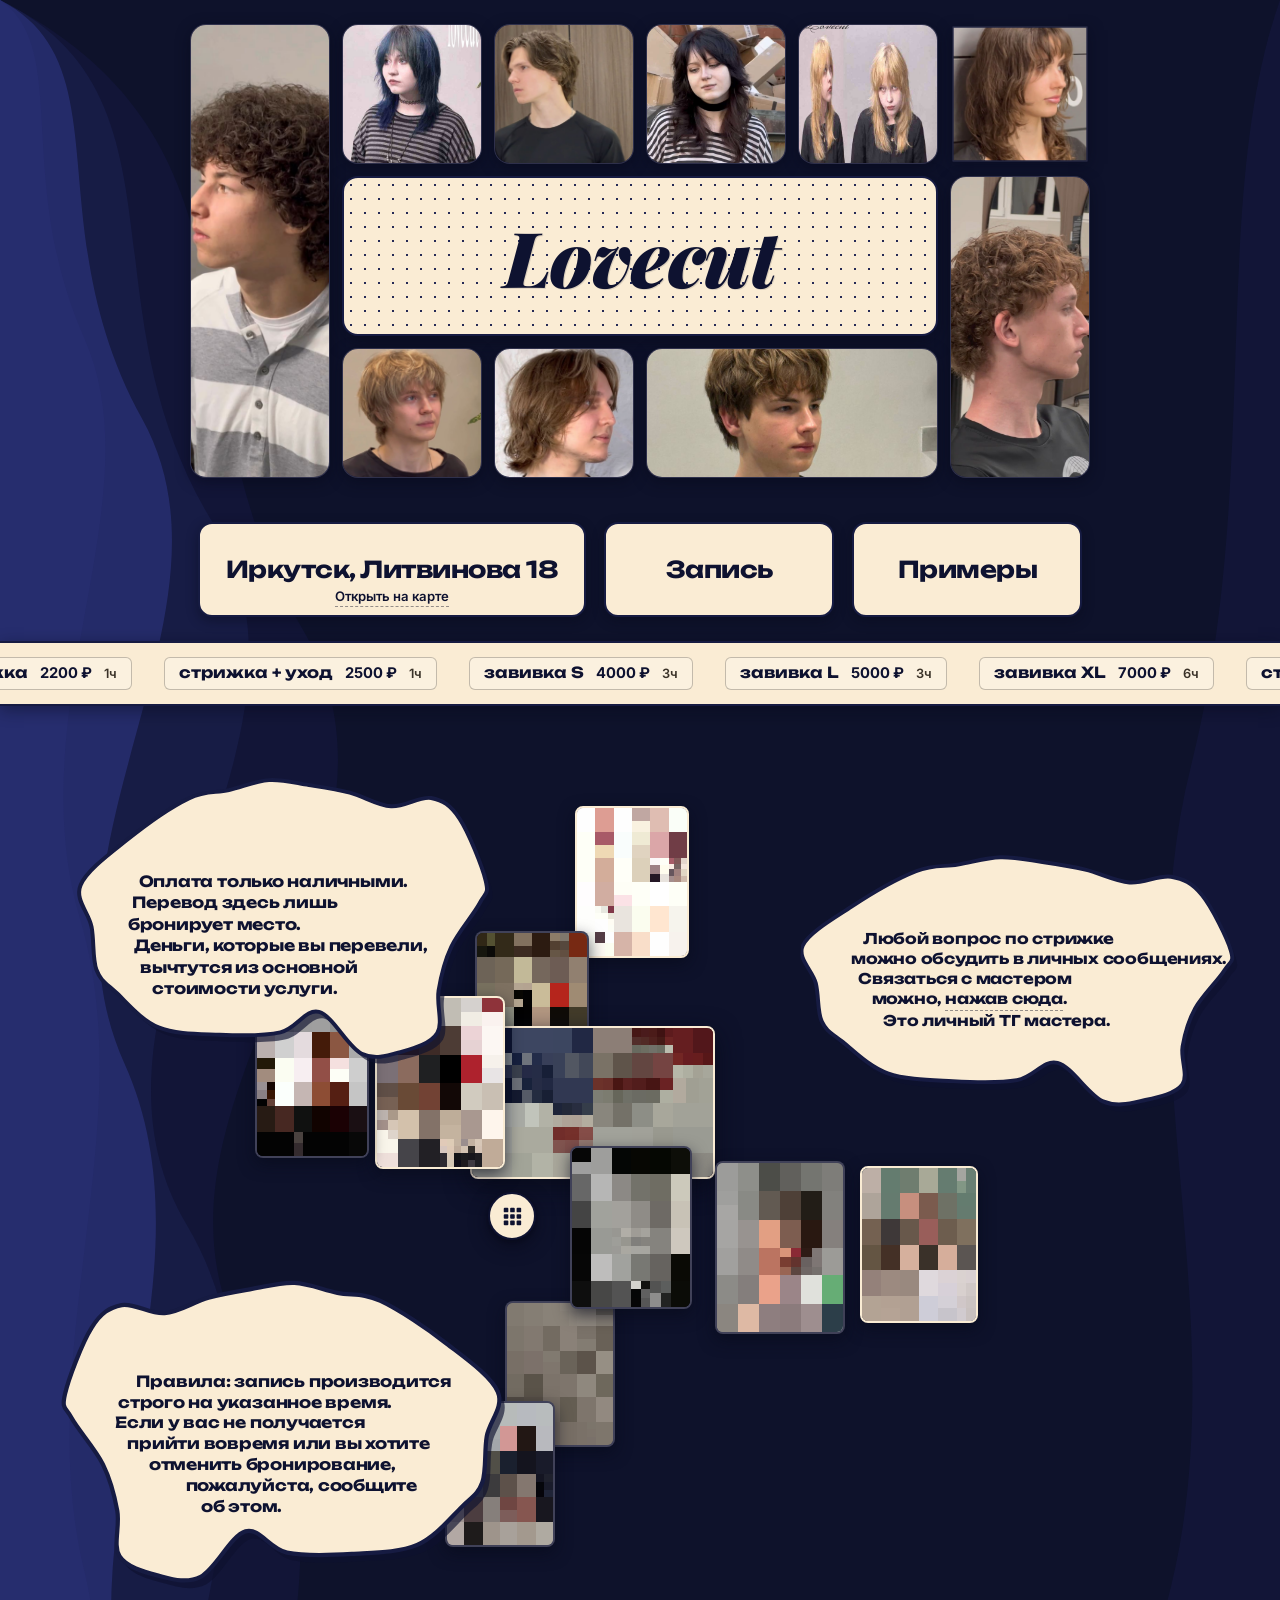
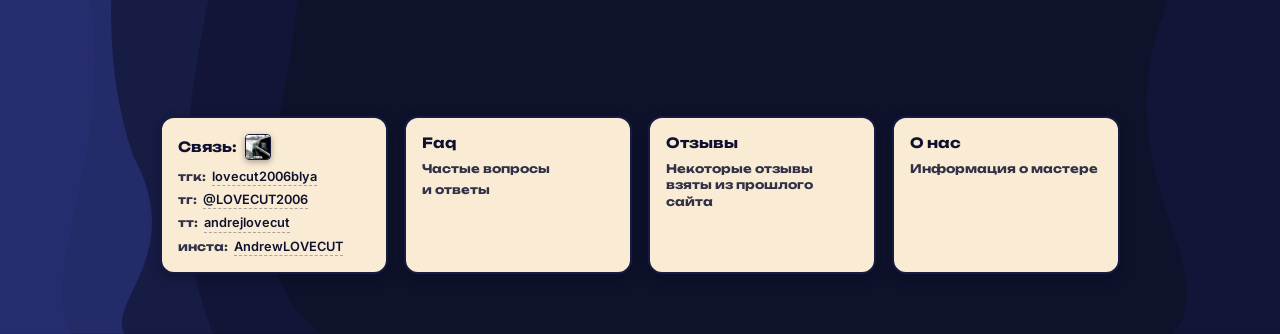
==== commit 644b0beb: "Add 6 new customer reviews from Dikidi with photo gallery and update review count" ====
--- a/index.html
+++ b/index.html
@@ -522,7 +522,7 @@
                     <div class="reviews-stat-chip">
                         <span class="reviews-stat-dot"></span>
                         <span class="reviews-stat-label">Всего отзывов:</span>
-                        <strong class="reviews-stat-val">8</strong>
+                        <strong class="reviews-stat-val">14</strong>
                     </div>
                     <div class="reviews-stat-chip">
                         <span class="reviews-stat-label">Рейтинг мастера:</span>
@@ -708,7 +708,7 @@
                             <span class="review-master-badge">Мастер: Андрей</span>
                         </div>
                         <div class="review-text-wrap">
-                            <p class="review-text">После стрижки все девочки разбежались при виде меня, спасибо что защитил от женского внимания лучший мастер</p>
+                            <p class="review-text">После стрижки все девочки разбежались при виде меня, спасибо что защитил от женского внимания, лучшей пострижечник Иркутска</p>
                         </div>
                         <div class="review-card__footer">
                             <span class="review-verified-badge"><span class="review-verified-check">✓</span> DIKIDI</span>
@@ -748,6 +748,177 @@
                                     <svg viewBox="0 0 24 24" width="14" height="14" fill="none" stroke="currentColor" stroke-width="2.5"><circle cx="11" cy="11" r="7"/><path d="M21 21l-4.35-4.35"/></svg>
                                 </span>
                             </div>
+                        </div>
+                        <div class="review-card__footer">
+                            <span class="review-verified-badge"><span class="review-verified-check">✓</span> DIKIDI</span>
+                            <button class="review-cta-btn" type="button" data-review-action="booking">Хочу так же</button>
+                        </div>
+                    </article>
+                    <!-- Review 9: Евгения Соколова (с 3 фото) -->
+                    <article class="review-card review-card--with-photos">
+                        <div class="review-card__header">
+                            <div class="review-author-wrap">
+                                <div class="review-avatar" aria-hidden="true">Е</div>
+                                <div class="review-author-info">
+                                    <span class="review-author-name">Евгения Соколова</span>
+                                    <span class="review-date">11 мая 2026</span>
+                                </div>
+                            </div>
+                            <div class="review-stars" aria-label="Оценка: 5 из 5">★★★★★</div>
+                        </div>
+                        <div class="review-meta-row">
+                            <span class="review-service-badge">Стрижка</span>
+                            <span class="review-master-badge">Мастер: Андрей</span>
+                        </div>
+                        <div class="review-text-wrap">
+                            <p class="review-text">Хорош молодец, второй раз хожу, все нравится, ахуенный бро</p>
+                        </div>
+                        <div class="review-photos-grid">
+                            <div class="review-photo-item" data-photo="images/review_evgenia_1.jpg" title="Нажмите, чтобы увеличить фото">
+                                <img src="images/review_evgenia_1.jpg" alt="Фото причёски от клиента Евгении Соколовой (1)" class="review-photo-img" loading="lazy">
+                                <span class="review-photo-zoom-badge" aria-hidden="true">
+                                    <svg viewBox="0 0 24 24" width="14" height="14" fill="none" stroke="currentColor" stroke-width="2.5"><circle cx="11" cy="11" r="7"/><path d="M21 21l-4.35-4.35"/></svg>
+                                </span>
+                            </div>
+                            <div class="review-photo-item" data-photo="images/review_evgenia_2.jpg" title="Нажмите, чтобы увеличить фото">
+                                <img src="images/review_evgenia_2.jpg" alt="Фото от клиента Евгении Соколовой (2)" class="review-photo-img" loading="lazy">
+                                <span class="review-photo-zoom-badge" aria-hidden="true">
+                                    <svg viewBox="0 0 24 24" width="14" height="14" fill="none" stroke="currentColor" stroke-width="2.5"><circle cx="11" cy="11" r="7"/><path d="M21 21l-4.35-4.35"/></svg>
+                                </span>
+                            </div>
+                            <div class="review-photo-item" data-photo="images/review_evgenia_3.jpg" title="Нажмите, чтобы увеличить фото">
+                                <img src="images/review_evgenia_3.jpg" alt="Фото причёски от клиента Евгении Соколовой (3)" class="review-photo-img" loading="lazy">
+                                <span class="review-photo-zoom-badge" aria-hidden="true">
+                                    <svg viewBox="0 0 24 24" width="14" height="14" fill="none" stroke="currentColor" stroke-width="2.5"><circle cx="11" cy="11" r="7"/><path d="M21 21l-4.35-4.35"/></svg>
+                                </span>
+                            </div>
+                        </div>
+                        <div class="review-card__footer">
+                            <span class="review-verified-badge"><span class="review-verified-check">✓</span> DIKIDI</span>
+                            <button class="review-cta-btn" type="button" data-review-action="booking">Хочу так же</button>
+                        </div>
+                    </article>
+
+                    <!-- Review 10: ярик -->
+                    <article class="review-card">
+                        <div class="review-card__header">
+                            <div class="review-author-wrap">
+                                <div class="review-avatar" aria-hidden="true">Я</div>
+                                <div class="review-author-info">
+                                    <span class="review-author-name">ярик</span>
+                                    <span class="review-date">08 мая 2026</span>
+                                </div>
+                            </div>
+                            <div class="review-stars" aria-label="Оценка: 5 из 5">★★★★★</div>
+                        </div>
+                        <div class="review-meta-row">
+                            <span class="review-service-badge">Стрижка</span>
+                            <span class="review-master-badge">Мастер: Андрей</span>
+                        </div>
+                        <div class="review-text-wrap">
+                            <p class="review-text">самый пиздатый подстрижечник иркутска, поменял причу, все обьяснил по понятиям и закону, проконсультировал по разводу, засудил соседа, закопал всех моих врагов в лесу, правда сейчас сказал что увезет в какой то сарай, вот щас едем, наверное животных показать хочет</p>
+                        </div>
+                        <div class="review-card__footer">
+                            <span class="review-verified-badge"><span class="review-verified-check">✓</span> DIKIDI</span>
+                            <button class="review-cta-btn" type="button" data-review-action="booking">Хочу так же</button>
+                        </div>
+                    </article>
+
+                    <!-- Review 11: Анонимный отзыв -->
+                    <article class="review-card">
+                        <div class="review-card__header">
+                            <div class="review-author-wrap">
+                                <div class="review-avatar review-avatar--anon" aria-hidden="true">
+                                    <svg viewBox="0 0 24 24" width="18" height="18" fill="currentColor"><path d="M12 2C9.24 2 7 4.24 7 7c0 2.43 1.74 4.46 4.04 4.91C7.88 12.44 5.5 15.35 5.5 19c0 .55.45 1 1 1h11c.55 0 1-.45 1-1 0-3.65-2.38-6.56-5.54-7.09C15.26 11.46 17 9.43 17 7c0-2.76-2.24-5-5-5z"/></svg>
+                                </div>
+                                <div class="review-author-info">
+                                    <span class="review-author-name">Анонимный отзыв</span>
+                                    <span class="review-date">29 апреля 2026</span>
+                                </div>
+                            </div>
+                            <div class="review-stars" aria-label="Оценка: 5 из 5">★★★★★</div>
+                        </div>
+                        <div class="review-meta-row">
+                            <span class="review-service-badge">Стрижка+ уход</span>
+                            <span class="review-master-badge">Мастер: Андрей</span>
+                        </div>
+                        <div class="review-text-wrap">
+                            <p class="review-text">Пришла за каре, в итоге обчикали какимт рваньём. Мать родная не узнала, выгнала из дома. Теперь взрослые женщины на улице подкатывают прося контакт (ситуация реал кстати), а мужики шарахаются. (Я вумен, минусов не вижу). Бабка в магазине перекрестилась и начала молиться...В общем Андрей шаман, личную жизнь устроил. Бабка теперь моя девушка, завтра переписываем её квартиру на меня. 10/10, приду ещё</p>
+                        </div>
+                        <div class="review-card__footer">
+                            <span class="review-verified-badge"><span class="review-verified-check">✓</span> DIKIDI</span>
+                            <button class="review-cta-btn" type="button" data-review-action="booking">Хочу так же</button>
+                        </div>
+                    </article>
+
+                    <!-- Review 12: Ксюша -->
+                    <article class="review-card">
+                        <div class="review-card__header">
+                            <div class="review-author-wrap">
+                                <div class="review-avatar" aria-hidden="true">К</div>
+                                <div class="review-author-info">
+                                    <span class="review-author-name">Ксюша</span>
+                                    <span class="review-date">15 апреля 2026</span>
+                                </div>
+                            </div>
+                            <div class="review-stars" aria-label="Оценка: 5 из 5">★★★★★</div>
+                        </div>
+                        <div class="review-meta-row">
+                            <span class="review-service-badge">Завивка XL</span>
+                            <span class="review-master-badge">Мастер: Андрей</span>
+                        </div>
+                        <div class="review-text-wrap">
+                            <p class="review-text">Все просто ахуенно. Пришла на биозавивку, Андрей объяснил че ваще после нее делать, потом повез куда то, говорил что в лес, приехали в крутой жк, там я во время смывки немного перенервничала, вспотела, и он добродушно предложил мне посушить спину, крутым дайсаном, сервис просто на высоте, а биозавивка еще круче.</p>
+                        </div>
+                        <div class="review-card__footer">
+                            <span class="review-verified-badge"><span class="review-verified-check">✓</span> DIKIDI</span>
+                            <button class="review-cta-btn" type="button" data-review-action="booking">Хочу так же</button>
+                        </div>
+                    </article>
+
+                    <!-- Review 13: Злата -->
+                    <article class="review-card">
+                        <div class="review-card__header">
+                            <div class="review-author-wrap">
+                                <div class="review-avatar" aria-hidden="true">З</div>
+                                <div class="review-author-info">
+                                    <span class="review-author-name">Злата</span>
+                                    <span class="review-date">12 апреля 2026</span>
+                                </div>
+                            </div>
+                            <div class="review-stars" aria-label="Оценка: 5 из 5">★★★★★</div>
+                        </div>
+                        <div class="review-meta-row">
+                            <span class="review-service-badge">Стрижка</span>
+                            <span class="review-master-badge">Мастер: Андрей</span>
+                        </div>
+                        <div class="review-text-wrap">
+                            <p class="review-text">Все сделал пиздато и четко. Обкончал, сделал стрижку как у Мухамеда с центрального рынка и сверху полил золотым дождиком P.s. Мой бывший при виде меня выпучил глаза из орбит и наебнулся на лестнице :3 Спасибо, Андрюша. Приду вновь :'3</p>
+                        </div>
+                        <div class="review-card__footer">
+                            <span class="review-verified-badge"><span class="review-verified-check">✓</span> DIKIDI</span>
+                            <button class="review-cta-btn" type="button" data-review-action="booking">Хочу так же</button>
+                        </div>
+                    </article>
+
+                    <!-- Review 14: Екатерина -->
+                    <article class="review-card">
+                        <div class="review-card__header">
+                            <div class="review-author-wrap">
+                                <div class="review-avatar" aria-hidden="true">Е</div>
+                                <div class="review-author-info">
+                                    <span class="review-author-name">Екатерина</span>
+                                    <span class="review-date">02 апреля 2026</span>
+                                </div>
+                            </div>
+                            <div class="review-stars" aria-label="Оценка: 5 из 5">★★★★★</div>
+                        </div>
+                        <div class="review-meta-row">
+                            <span class="review-service-badge">Стрижка</span>
+                            <span class="review-master-badge">Мастер: Андрей</span>
+                        </div>
+                        <div class="review-text-wrap">
+                            <p class="review-text">Короче, если вы любитель квестов, то вам понравится. Всё это дело находится в каком-то подвале, в каком-то заброшенном районе. Нужно знать кодовое слово, чтобы войти. По итогу, меня увезли в рабство какие-то люди в шкурах медведя. В принципе весело, но из минусов: нужно было помыться. Вообщем, как вернусь из рабства-приду ещё</p>
                         </div>
                         <div class="review-card__footer">
                             <span class="review-verified-badge"><span class="review-verified-check">✓</span> DIKIDI</span>
--- a/style.css
+++ b/style.css
@@ -2533,6 +2533,7 @@
 
 .review-photos-grid {
     display: flex;
+    flex-wrap: wrap;
     gap: 10px;
     margin-bottom: 14px;
 }
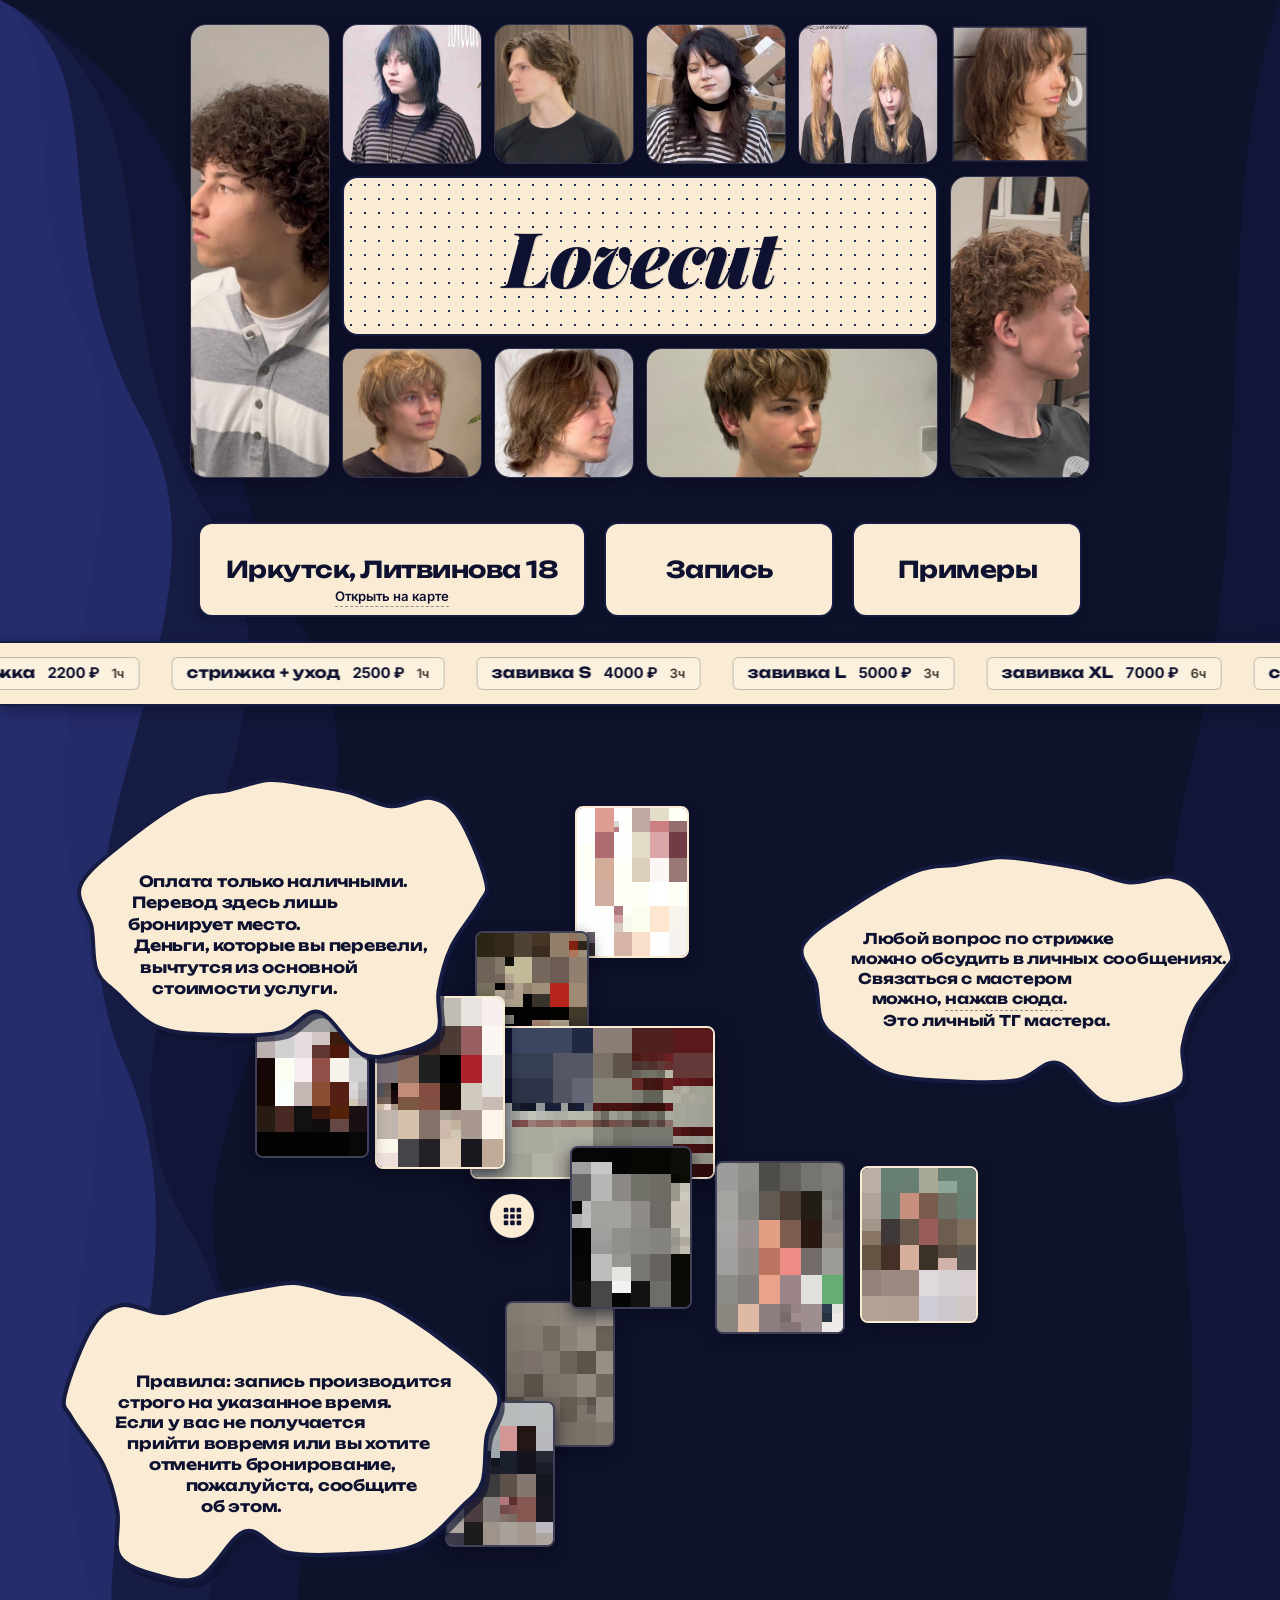
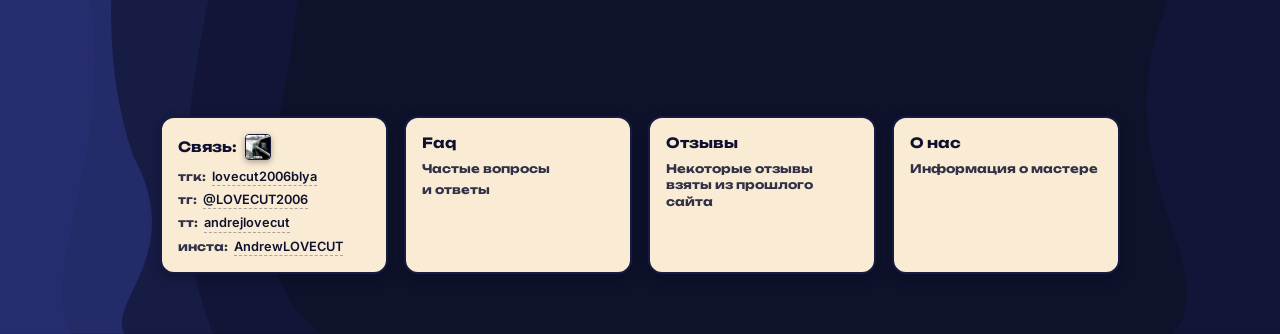
==== commit d6d49f9b: "Update reviews: add 4 reviews from Dikidi, unify avatar backgrounds, remove master labels, DIKIDI an" ====
--- a/index.html
+++ b/index.html
@@ -4,7 +4,7 @@
     <meta charset="UTF-8">
     <meta name="viewport" content="width=device-width, initial-scale=1.0">
     <title>Lovecut — парикмахерская Иркутск</title>
-    <link rel="stylesheet" href="style.css?v=9.0">
+    <link rel="stylesheet" href="style.css?v=9.2">
     <link rel="preconnect" href="https://fonts.googleapis.com">
     <link rel="preconnect" href="https://fonts.gstatic.com" crossorigin>
     <link href="https://fonts.googleapis.com/css2?family=Inter:wght@400;500;600;700&family=Playfair+Display:ital,wght@1,700;1,900&family=Unbounded:wght@400;600;700;800&display=swap" rel="stylesheet">
@@ -508,11 +508,10 @@
                         <div class="reviews-rating-pill" title="Средняя оценка 5.0 на основе отзывов клиентов">
                             <span class="reviews-rating-stars">★★★★★</span>
                             <span class="reviews-rating-val">5.0</span>
-                            <span class="reviews-rating-badge">DIKIDI</span>
                         </div>
                     </div>
                     <p class="reviews-modal-subtitle">
-                        Некоторые отзывы взяты из прошлого сайта (профиль онлайн-записи DIKIDI).
+                        Некоторые отзывы взяты из прошлого сайта.
                     </p>
                 </div>
                 <button class="popup-modal__close-btn" data-close-modal aria-label="Закрыть">&times;</button>
@@ -522,7 +521,7 @@
                     <div class="reviews-stat-chip">
                         <span class="reviews-stat-dot"></span>
                         <span class="reviews-stat-label">Всего отзывов:</span>
-                        <strong class="reviews-stat-val">14</strong>
+                        <strong class="reviews-stat-val">18</strong>
                     </div>
                     <div class="reviews-stat-chip">
                         <span class="reviews-stat-label">Рейтинг мастера:</span>
@@ -549,14 +548,9 @@
                         </div>
                         <div class="review-meta-row">
                             <span class="review-service-badge">Стрижка</span>
-                            <span class="review-master-badge">Мастер: Андрей</span>
                         </div>
                         <div class="review-text-wrap">
                             <p class="review-text">ништячок!)</p>
-                        </div>
-                        <div class="review-card__footer">
-                            <span class="review-verified-badge"><span class="review-verified-check">✓</span> DIKIDI</span>
-                            <button class="review-cta-btn" type="button" data-review-action="booking">Хочу так же</button>
                         </div>
                     </article>
 
@@ -576,14 +570,9 @@
                         </div>
                         <div class="review-meta-row">
                             <span class="review-service-badge">Стрижка</span>
-                            <span class="review-master-badge">Мастер: Андрей</span>
                         </div>
                         <div class="review-text-wrap">
                             <p class="review-text">Не вздумайте открывать магазин кепок и шапок рядом с местом его работы- разоритесь.</p>
-                        </div>
-                        <div class="review-card__footer">
-                            <span class="review-verified-badge"><span class="review-verified-check">✓</span> DIKIDI</span>
-                            <button class="review-cta-btn" type="button" data-review-action="booking">Хочу так же</button>
                         </div>
                     </article>
 
@@ -601,14 +590,9 @@
                         </div>
                         <div class="review-meta-row">
                             <span class="review-service-badge">Стрижка</span>
-                            <span class="review-master-badge">Мастер: Андрей</span>
                         </div>
                         <div class="review-text-wrap">
                             <p class="review-text">В восторге от работы и от самого мастера Андрея 😌 Мы теперь ваши постоянные клиенты) Спасибо за настроение 🥺</p>
-                        </div>
-                        <div class="review-card__footer">
-                            <span class="review-verified-badge"><span class="review-verified-check">✓</span> DIKIDI</span>
-                            <button class="review-cta-btn" type="button" data-review-action="booking">Хочу так же</button>
                         </div>
                     </article>
 
@@ -628,14 +612,9 @@
                         </div>
                         <div class="review-meta-row">
                             <span class="review-service-badge">Стрижка</span>
-                            <span class="review-master-badge">Мастер: Андрей</span>
                         </div>
                         <div class="review-text-wrap">
                             <p class="review-text">вычесал мне вшей, чекрыжил садовыми ножницами, обкорнал по самое не балуй, так еще и заебато подстриг. теперь буду ходить только к нему.</p>
-                        </div>
-                        <div class="review-card__footer">
-                            <span class="review-verified-badge"><span class="review-verified-check">✓</span> DIKIDI</span>
-                            <button class="review-cta-btn" type="button" data-review-action="booking">Хочу так же</button>
                         </div>
                     </article>
 
@@ -655,14 +634,9 @@
                         </div>
                         <div class="review-meta-row">
                             <span class="review-service-badge">Стрижка</span>
-                            <span class="review-master-badge">Мастер: Андрей</span>
                         </div>
                         <div class="review-text-wrap">
                             <p class="review-text">В начале стрижки меня ослепили, сняв с меня очки, скорее всего, для того, чтобы я не видел, как в меня тычут членом, но я то был не против. А подстриглась меня так превосходно, как не подстриг бы никто в деревне Иркутск. Я тебя люблю, Андрей!!!</p>
-                        </div>
-                        <div class="review-card__footer">
-                            <span class="review-verified-badge"><span class="review-verified-check">✓</span> DIKIDI</span>
-                            <button class="review-cta-btn" type="button" data-review-action="booking">Хочу так же</button>
                         </div>
                     </article>
 
@@ -680,22 +654,16 @@
                         </div>
                         <div class="review-meta-row">
                             <span class="review-service-badge">Стрижка</span>
-                            <span class="review-master-badge">Мастер: Андрей</span>
                         </div>
                         <div class="review-text-wrap">
                             <p class="review-text">Крутой, умный, добрый, хороший, профессиональный,замечательный,превосходный,стильный,красивый,доброжелательный,веселый,терпеливый, разговорчивый, абсолютный демон 1 поколения,крутыми геобаскетами, оригинальный, с золотыми руками, хорошим отношением к клиентам, вообщем замечательный мастер, и также один огромный плюс — во время стрижки мне насрали в штаны, и дома мне наконец-то было что поесть!!!!!</p>
                         </div>
-                        <div class="review-card__footer">
-                            <span class="review-verified-badge"><span class="review-verified-check">✓</span> DIKIDI</span>
-                            <button class="review-cta-btn" type="button" data-review-action="booking">Хочу так же</button>
-                        </div>
                     </article>
 
                     <!-- Review 7: Рома Новик -->
                     <article class="review-card">
                         <div class="review-card__header">
                             <div class="review-author-wrap">
-                                <div class="review-avatar" aria-hidden="true">Р</div>
                                 <div class="review-author-info">
                                     <span class="review-author-name">Рома Новик</span>
                                     <span class="review-date">30 июня 2026</span>
@@ -705,18 +673,13 @@
                         </div>
                         <div class="review-meta-row">
                             <span class="review-service-badge">Стрижка</span>
-                            <span class="review-master-badge">Мастер: Андрей</span>
                         </div>
                         <div class="review-text-wrap">
                             <p class="review-text">После стрижки все девочки разбежались при виде меня, спасибо что защитил от женского внимания, лучшей пострижечник Иркутска</p>
                         </div>
-                        <div class="review-card__footer">
-                            <span class="review-verified-badge"><span class="review-verified-check">✓</span> DIKIDI</span>
-                            <button class="review-cta-btn" type="button" data-review-action="booking">Хочу так же</button>
-                        </div>
-                    </article>
-
-                    <!-- Review 8: Виолетта (с фото) -->
+                    </article>
+
+                    <!-- Review 8: Виолетта (с 2 фото) -->
                     <article class="review-card review-card--with-photos">
                         <div class="review-card__header">
                             <div class="review-author-wrap">
@@ -730,7 +693,6 @@
                         </div>
                         <div class="review-meta-row">
                             <span class="review-service-badge">Стрижка</span>
-                            <span class="review-master-badge">Мастер: Андрей</span>
                         </div>
                         <div class="review-text-wrap">
                             <p class="review-text">Андрей, ваши руки не просто золотые — они алмазные, платиновые и ещё чуть-чуть магические! Стрижка настолько крутая, что я уже ловлю себя на мысли: «А вдруг я теперь знаменитость?» Прохожие оглядываются, однокурсники делают комплименты, а зеркало каждое утро шепчет: «Ты сегодня особенно хороша». Спасибо за новую жизнь, новую причёску и за преображение! Буду рекомендовать вас как мастера межгалактического уровня!</p>
@@ -749,11 +711,8 @@
                                 </span>
                             </div>
                         </div>
-                        <div class="review-card__footer">
-                            <span class="review-verified-badge"><span class="review-verified-check">✓</span> DIKIDI</span>
-                            <button class="review-cta-btn" type="button" data-review-action="booking">Хочу так же</button>
-                        </div>
-                    </article>
+                    </article>
+
                     <!-- Review 9: Евгения Соколова (с 3 фото) -->
                     <article class="review-card review-card--with-photos">
                         <div class="review-card__header">
@@ -768,7 +727,6 @@
                         </div>
                         <div class="review-meta-row">
                             <span class="review-service-badge">Стрижка</span>
-                            <span class="review-master-badge">Мастер: Андрей</span>
                         </div>
                         <div class="review-text-wrap">
                             <p class="review-text">Хорош молодец, второй раз хожу, все нравится, ахуенный бро</p>
@@ -793,10 +751,6 @@
                                 </span>
                             </div>
                         </div>
-                        <div class="review-card__footer">
-                            <span class="review-verified-badge"><span class="review-verified-check">✓</span> DIKIDI</span>
-                            <button class="review-cta-btn" type="button" data-review-action="booking">Хочу так же</button>
-                        </div>
                     </article>
 
                     <!-- Review 10: ярик -->
@@ -813,14 +767,9 @@
                         </div>
                         <div class="review-meta-row">
                             <span class="review-service-badge">Стрижка</span>
-                            <span class="review-master-badge">Мастер: Андрей</span>
                         </div>
                         <div class="review-text-wrap">
                             <p class="review-text">самый пиздатый подстрижечник иркутска, поменял причу, все обьяснил по понятиям и закону, проконсультировал по разводу, засудил соседа, закопал всех моих врагов в лесу, правда сейчас сказал что увезет в какой то сарай, вот щас едем, наверное животных показать хочет</p>
-                        </div>
-                        <div class="review-card__footer">
-                            <span class="review-verified-badge"><span class="review-verified-check">✓</span> DIKIDI</span>
-                            <button class="review-cta-btn" type="button" data-review-action="booking">Хочу так же</button>
                         </div>
                     </article>
 
@@ -840,14 +789,9 @@
                         </div>
                         <div class="review-meta-row">
                             <span class="review-service-badge">Стрижка+ уход</span>
-                            <span class="review-master-badge">Мастер: Андрей</span>
                         </div>
                         <div class="review-text-wrap">
                             <p class="review-text">Пришла за каре, в итоге обчикали какимт рваньём. Мать родная не узнала, выгнала из дома. Теперь взрослые женщины на улице подкатывают прося контакт (ситуация реал кстати), а мужики шарахаются. (Я вумен, минусов не вижу). Бабка в магазине перекрестилась и начала молиться...В общем Андрей шаман, личную жизнь устроил. Бабка теперь моя девушка, завтра переписываем её квартиру на меня. 10/10, приду ещё</p>
-                        </div>
-                        <div class="review-card__footer">
-                            <span class="review-verified-badge"><span class="review-verified-check">✓</span> DIKIDI</span>
-                            <button class="review-cta-btn" type="button" data-review-action="booking">Хочу так же</button>
                         </div>
                     </article>
 
@@ -865,14 +809,9 @@
                         </div>
                         <div class="review-meta-row">
                             <span class="review-service-badge">Завивка XL</span>
-                            <span class="review-master-badge">Мастер: Андрей</span>
                         </div>
                         <div class="review-text-wrap">
                             <p class="review-text">Все просто ахуенно. Пришла на биозавивку, Андрей объяснил че ваще после нее делать, потом повез куда то, говорил что в лес, приехали в крутой жк, там я во время смывки немного перенервничала, вспотела, и он добродушно предложил мне посушить спину, крутым дайсаном, сервис просто на высоте, а биозавивка еще круче.</p>
-                        </div>
-                        <div class="review-card__footer">
-                            <span class="review-verified-badge"><span class="review-verified-check">✓</span> DIKIDI</span>
-                            <button class="review-cta-btn" type="button" data-review-action="booking">Хочу так же</button>
                         </div>
                     </article>
 
@@ -890,14 +829,9 @@
                         </div>
                         <div class="review-meta-row">
                             <span class="review-service-badge">Стрижка</span>
-                            <span class="review-master-badge">Мастер: Андрей</span>
                         </div>
                         <div class="review-text-wrap">
                             <p class="review-text">Все сделал пиздато и четко. Обкончал, сделал стрижку как у Мухамеда с центрального рынка и сверху полил золотым дождиком P.s. Мой бывший при виде меня выпучил глаза из орбит и наебнулся на лестнице :3 Спасибо, Андрюша. Приду вновь :'3</p>
-                        </div>
-                        <div class="review-card__footer">
-                            <span class="review-verified-badge"><span class="review-verified-check">✓</span> DIKIDI</span>
-                            <button class="review-cta-btn" type="button" data-review-action="booking">Хочу так же</button>
                         </div>
                     </article>
 
@@ -915,14 +849,97 @@
                         </div>
                         <div class="review-meta-row">
                             <span class="review-service-badge">Стрижка</span>
-                            <span class="review-master-badge">Мастер: Андрей</span>
                         </div>
                         <div class="review-text-wrap">
                             <p class="review-text">Короче, если вы любитель квестов, то вам понравится. Всё это дело находится в каком-то подвале, в каком-то заброшенном районе. Нужно знать кодовое слово, чтобы войти. По итогу, меня увезли в рабство какие-то люди в шкурах медведя. В принципе весело, но из минусов: нужно было помыться. Вообщем, как вернусь из рабства-приду ещё</p>
                         </div>
-                        <div class="review-card__footer">
-                            <span class="review-verified-badge"><span class="review-verified-check">✓</span> DIKIDI</span>
-                            <button class="review-cta-btn" type="button" data-review-action="booking">Хочу так же</button>
+                    </article>
+
+                    <!-- Review 15: Сима (с фото) -->
+                    <article class="review-card review-card--with-photos">
+                        <div class="review-card__header">
+                            <div class="review-author-wrap">
+                                <div class="review-avatar" aria-hidden="true">С</div>
+                                <div class="review-author-info">
+                                    <span class="review-author-name">Сима</span>
+                                    <span class="review-date">26 марта 2026</span>
+                                </div>
+                            </div>
+                            <div class="review-stars" aria-label="Оценка: 5 из 5">★★★★★</div>
+                        </div>
+                        <div class="review-meta-row">
+                            <span class="review-service-badge">Стрижка</span>
+                        </div>
+                        <div class="review-text-wrap">
+                            <p class="review-text">Андрей легенда, обкрамсал меня как собаку. Был очень рад наличке, «приходите с наличкой и он обязательно сделает из вас хранителя семени вне зависимости от пола» настоящий профессионал который любит свое дело</p>
+                        </div>
+                        <div class="review-photos-grid">
+                            <div class="review-photo-item" data-photo="images/review_sima_1.jpg" title="Нажмите, чтобы увеличить фото">
+                                <img src="images/review_sima_1.jpg" alt="Фото причёски от клиента Симы" class="review-photo-img" loading="lazy">
+                                <span class="review-photo-zoom-badge" aria-hidden="true">
+                                    <svg viewBox="0 0 24 24" width="14" height="14" fill="none" stroke="currentColor" stroke-width="2.5"><circle cx="11" cy="11" r="7"/><path d="M21 21l-4.35-4.35"/></svg>
+                                </span>
+                            </div>
+                        </div>
+                    </article>
+
+                    <!-- Review 16: Лев -->
+                    <article class="review-card">
+                        <div class="review-card__header">
+                            <div class="review-author-wrap">
+                                <div class="review-avatar" aria-hidden="true">Л</div>
+                                <div class="review-author-info">
+                                    <span class="review-author-name">Лев</span>
+                                    <span class="review-date">25 марта 2026</span>
+                                </div>
+                            </div>
+                            <div class="review-stars" aria-label="Оценка: 5 из 5">★★★★★</div>
+                        </div>
+                        <div class="review-meta-row">
+                            <span class="review-service-badge">Стрижка</span>
+                        </div>
+                        <div class="review-text-wrap">
+                            <p class="review-text">Всю стрижку мне что-то упиралось в затылок, мне понравилось</p>
+                        </div>
+                    </article>
+
+                    <!-- Review 17: Нина -->
+                    <article class="review-card">
+                        <div class="review-card__header">
+                            <div class="review-author-wrap">
+                                <div class="review-avatar" aria-hidden="true">Н</div>
+                                <div class="review-author-info">
+                                    <span class="review-author-name">Нина</span>
+                                    <span class="review-date">25 марта 2026</span>
+                                </div>
+                            </div>
+                            <div class="review-stars" aria-label="Оценка: 5 из 5">★★★★★</div>
+                        </div>
+                        <div class="review-meta-row">
+                            <span class="review-service-badge">Стрижка</span>
+                        </div>
+                        <div class="review-text-wrap">
+                            <p class="review-text">Я ему руки целовала, афигенная стрижка</p>
+                        </div>
+                    </article>
+
+                    <!-- Review 18: Варвара -->
+                    <article class="review-card">
+                        <div class="review-card__header">
+                            <div class="review-author-wrap">
+                                <div class="review-avatar" aria-hidden="true">В</div>
+                                <div class="review-author-info">
+                                    <span class="review-author-name">Варвара</span>
+                                    <span class="review-date">25 марта 2026</span>
+                                </div>
+                            </div>
+                            <div class="review-stars" aria-label="Оценка: 5 из 5">★★★★★</div>
+                        </div>
+                        <div class="review-meta-row">
+                            <span class="review-service-badge">Стрижка</span>
+                        </div>
+                        <div class="review-text-wrap">
+                            <p class="review-text">Залил глаза перцовкой и насрал мне на голову, обслуживание на высшем уровне!!</p>
                         </div>
                     </article>
                 </div>
@@ -956,6 +973,6 @@
         </div>
     </div>
 
-    <script src="script.js?v=9.1"></script>
+    <script src="script.js?v=9.2"></script>
 </body>
 </html>
--- a/style.css
+++ b/style.css
@@ -2445,7 +2445,7 @@
     width: 36px;
     height: 36px;
     border-radius: 50%;
-    background-color: var(--ink-dark);
+    background-color: #2b3363;
     color: var(--vanilla);
     display: flex;
     align-items: center;
@@ -2454,11 +2454,12 @@
     font-size: 0.92rem;
     font-weight: 700;
     flex-shrink: 0;
-    border: 2px solid var(--ink-dark);
+    border: 2px solid #2b3363;
 }
 
 .review-avatar--anon {
     background-color: #2b3363;
+    border-color: #2b3363;
     color: var(--vanilla);
 }
 
@@ -2520,7 +2521,7 @@
 
 .review-text-wrap {
     flex: 1;
-    margin-bottom: 14px;
+    margin-bottom: 0;
 }
 
 .review-text {
@@ -2535,7 +2536,8 @@
     display: flex;
     flex-wrap: wrap;
     gap: 10px;
-    margin-bottom: 14px;
+    margin-top: 10px;
+    margin-bottom: 0;
 }
 
 .review-photo-item {
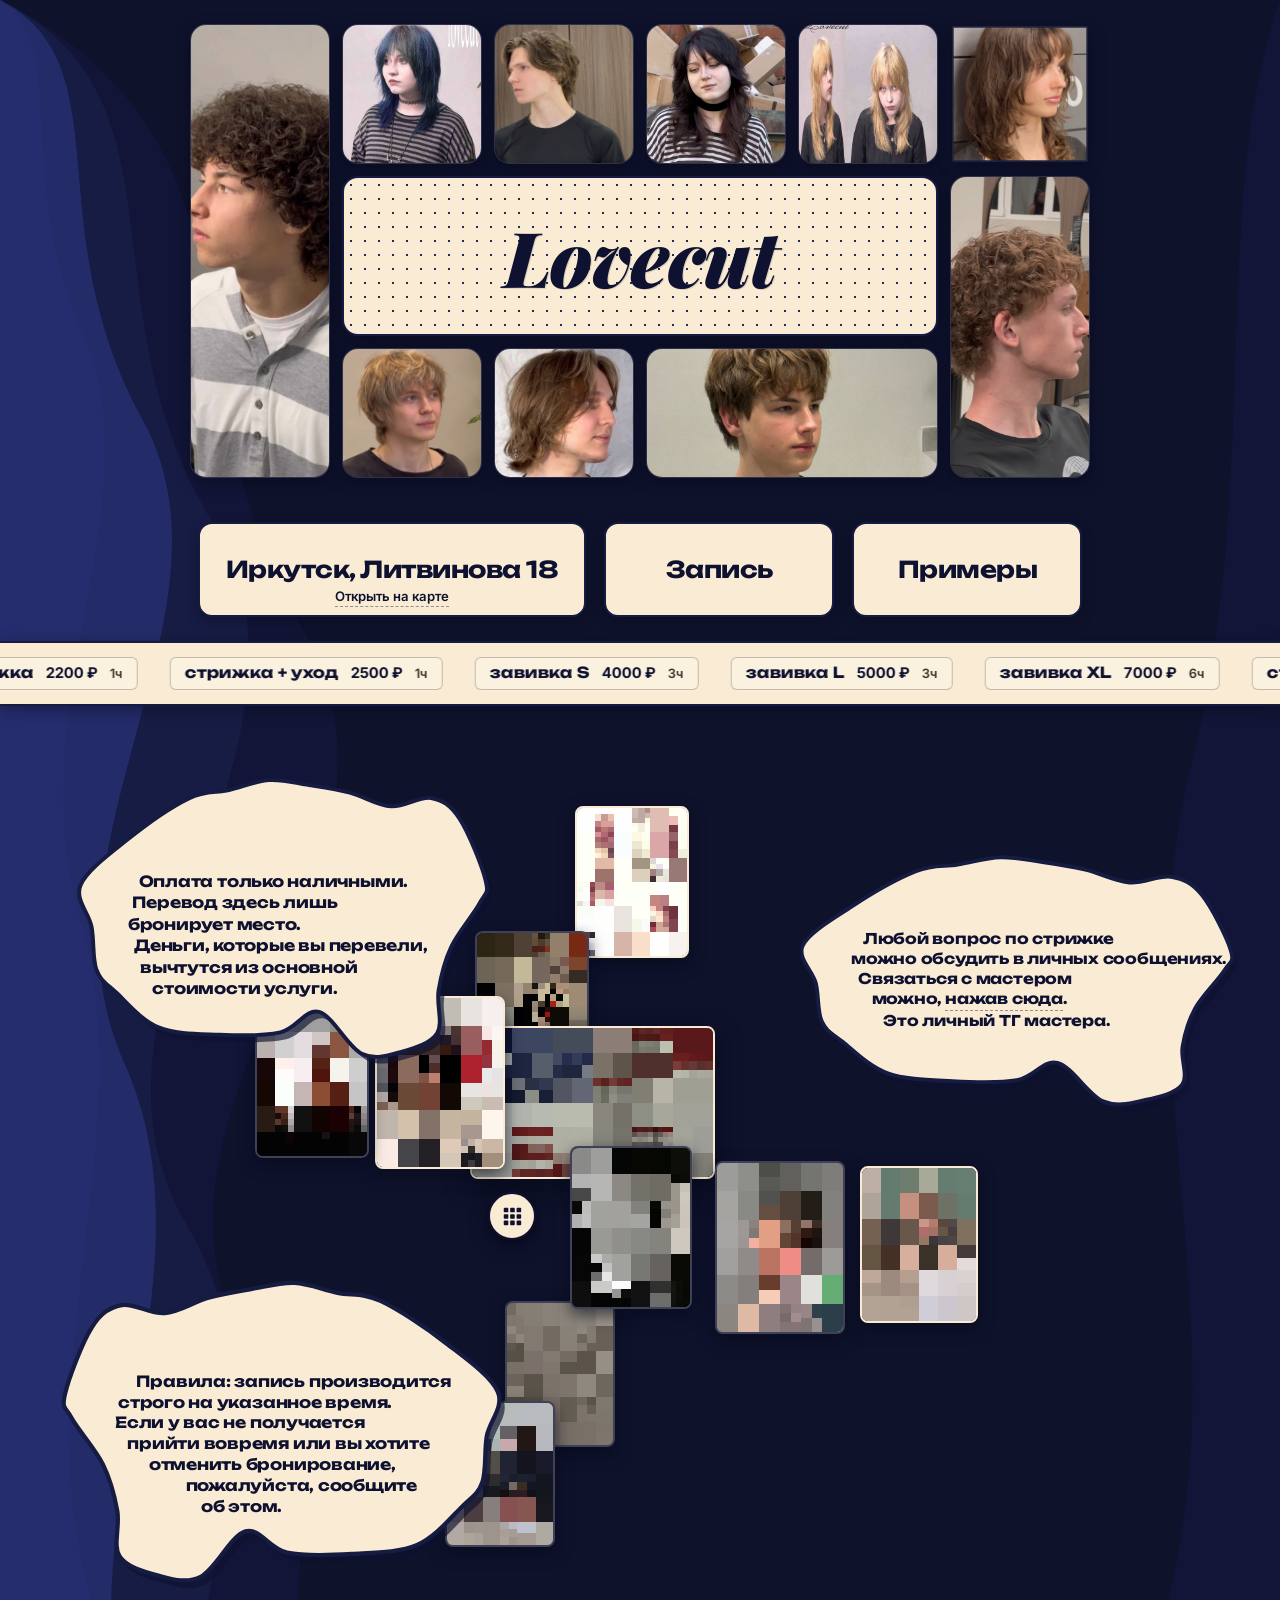
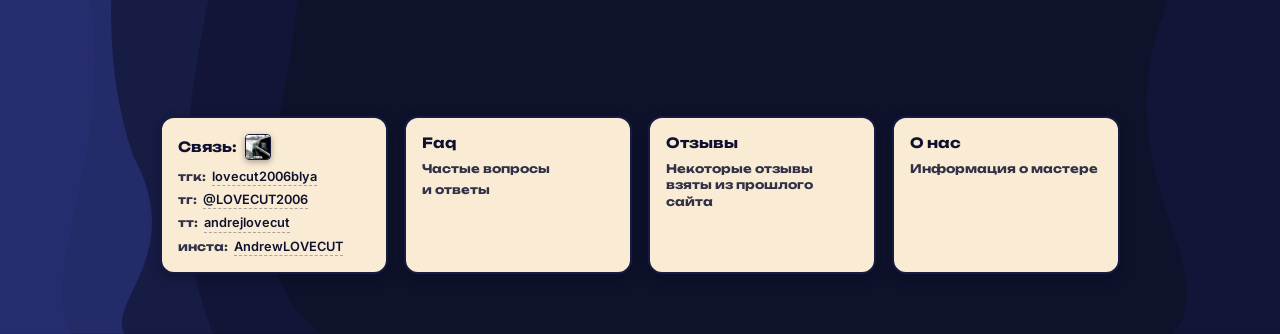
==== commit bef9a4a3: "Implement FAQ modal and remove recommendation chip from reviews" ====
--- a/index.html
+++ b/index.html
@@ -488,12 +488,98 @@
     <!-- ===== FAQ POPUP MODAL ===== -->
     <div class="popup-modal" id="faqModal" aria-hidden="true">
         <div class="popup-modal__backdrop" data-close-modal></div>
-        <div class="popup-modal__window">
-            <div class="popup-modal__header">
-                <span class="popup-modal__title">Faq</span>
-                <button class="popup-modal__close-btn" data-close-modal>&times;</button>
-            </div>
-            <div class="popup-modal__body popup-modal__body--empty"></div>
+        <div class="popup-modal__window popup-modal__window--faq">
+            <div class="popup-modal__header popup-modal__header--faq">
+                <div class="faq-header-titles">
+                    <span class="popup-modal__title">FAQ</span>
+                    <p class="faq-modal-subtitle">Частые вопросы и ответы</p>
+                </div>
+                <button class="popup-modal__close-btn" data-close-modal aria-label="Закрыть">&times;</button>
+            </div>
+            <div class="faq-modal-body">
+                <div class="faq-list">
+                    <!-- FAQ 1: Как добраться -->
+                    <details class="faq-item" open>
+                        <summary class="faq-item__summary">
+                            <span class="faq-item__q-icon">?</span>
+                            <span class="faq-item__q-text">Как добраться до парикмахерской?</span>
+                            <span class="faq-item__chevron" aria-hidden="true">
+                                <svg width="18" height="18" viewBox="0 0 24 24" fill="none" stroke="currentColor" stroke-width="2.5" stroke-linecap="round" stroke-linejoin="round">
+                                    <polyline points="6 9 12 15 18 9"></polyline>
+                                </svg>
+                            </span>
+                        </summary>
+                        <div class="faq-item__content">
+                            <p class="faq-item__answer">
+                                Адрес: Литвинова 18, а ниже прикреплены видео куда именно идти, что бы попасть в салон.
+                            </p>
+                            <div class="faq-address-card">
+                                <div class="faq-address-info">
+                                    <span class="faq-address-pin">📍</span>
+                                    <span class="faq-address-title">г. Иркутск, ул. Литвинова, 18</span>
+                                </div>
+                                <a href="https://2gis.ru/irkutsk/search/%D0%9B%D0%B8%D1%82%D0%B2%D0%B8%D0%BD%D0%BE%D0%B2%D0%B0%2018" target="_blank" rel="noopener noreferrer" class="faq-map-link">
+                                    <span>2ГИС</span>
+                                    <svg width="14" height="14" viewBox="0 0 24 24" fill="none" stroke="currentColor" stroke-width="2.5" stroke-linecap="round" stroke-linejoin="round">
+                                        <line x1="7" y1="17" x2="17" y2="7"></line>
+                                        <polyline points="7 7 17 7 17 17"></polyline>
+                                    </svg>
+                                </a>
+                            </div>
+                            <div class="faq-video-section">
+                                <div class="faq-video-card">
+                                    <div class="faq-video-card__inner">
+                                        <div class="faq-video-icon-wrap">
+                                            <svg width="28" height="28" viewBox="0 0 24 24" fill="currentColor">
+                                                <polygon points="6 4 20 12 6 20 6 4"></polygon>
+                                            </svg>
+                                        </div>
+                                        <div class="faq-video-details">
+                                            <span class="faq-video-label">Видео маршрута</span>
+                                            <span class="faq-video-status">Видео готовится к загрузке</span>
+                                        </div>
+                                    </div>
+                                    <div class="faq-video-slot" id="faqVideoSlot">
+                                        <video class="faq-video-player" id="faqRouteVideo" controls playsinline preload="metadata" style="display: none;">
+                                            <source src="" type="video/mp4">
+                                            Ваш браузер не поддерживает воспроизведение видео.
+                                        </video>
+                                    </div>
+                                </div>
+                            </div>
+                        </div>
+                    </details>
+
+                    <!-- FAQ 2: Будут ли другие люди -->
+                    <details class="faq-item" open>
+                        <summary class="faq-item__summary">
+                            <span class="faq-item__q-icon">?</span>
+                            <span class="faq-item__q-text">Будут ли там другие люди?</span>
+                            <span class="faq-item__chevron" aria-hidden="true">
+                                <svg width="18" height="18" viewBox="0 0 24 24" fill="none" stroke="currentColor" stroke-width="2.5" stroke-linecap="round" stroke-linejoin="round">
+                                    <polyline points="6 9 12 15 18 9"></polyline>
+                                </svg>
+                            </span>
+                        </summary>
+                        <div class="faq-item__content">
+                            <p class="faq-item__answer">
+                                Да, ведь салон не является собственностью Андрея.
+                            </p>
+                        </div>
+                    </details>
+                </div>
+
+                <!-- FAQ Footer Note / Ask Question in TG -->
+                <div class="faq-modal-footer">
+                    <span class="faq-modal-footer__text">Не нашли ответ на свой вопрос?</span>
+                    <a href="https://t.me/LOVECUT2006" target="_blank" rel="noopener noreferrer" class="faq-modal-footer__link">
+                        <svg width="16" height="16" viewBox="0 0 24 24" fill="currentColor">
+                            <path d="M12 2C6.48 2 2 6.48 2 12s4.48 10 10 10 10-4.48 10-10S17.52 2 12 2zm4.64 6.8c-.15 1.58-.8 5.42-1.13 7.19-.14.75-.42 1-.68 1.03-.58.05-1.02-.38-1.58-.75-.88-.58-1.38-.94-2.23-1.5-.99-.65-.35-1.01.22-1.59.15-.15 2.71-2.48 2.76-2.69a.2.2 0 00-.05-.18c-.06-.05-.14-.03-.21-.02-.09.02-1.49.95-4.22 2.79-.4.27-.76.41-1.08.4-.36-.01-1.04-.2-1.55-.37-.63-.2-1.12-.31-1.08-.66.02-.18.27-.36.75-.55 2.92-1.27 4.86-2.11 5.83-2.52 2.78-1.16 3.35-1.36 3.73-1.36.08 0 .27.02.39.12.1.08.13.19.14.27-.01.06.01.24 0 .37z"/>
+                        </svg>
+                        Написать мастеру в Telegram
+                    </a>
+                </div>
+            </div>
         </div>
     </div>
 
@@ -527,10 +613,6 @@
                         <span class="reviews-stat-label">Рейтинг мастера:</span>
                         <strong class="reviews-stat-val">★ 5.0</strong>
                     </div>
-                    <div class="reviews-stat-chip reviews-stat-chip--highlight">
-                        <span class="reviews-stat-label">Рекомендация:</span>
-                        <strong class="reviews-stat-val">100%</strong>
-                    </div>
                 </div>
 
                 <div class="reviews-grid">
--- a/style.css
+++ b/style.css
@@ -2648,3 +2648,391 @@
         padding: 16px;
     }
 }
+
+/* ====================================================================
+   FAQ POPUP MODAL (VANILLA & DEEP NAVY THEME)
+   ==================================================================== */
+.popup-modal__window--faq {
+    width: 92%;
+    max-width: min(660px, calc(100vw - 24px));
+    max-height: 86vh;
+    display: flex;
+    flex-direction: column;
+    overflow: hidden;
+    background-color: var(--bg-deep-navy);
+    box-sizing: border-box;
+}
+
+.popup-modal__header--faq {
+    padding: 16px 22px;
+    background-color: var(--vanilla);
+    border-bottom: 2.5px solid var(--border-dark);
+    display: flex;
+    justify-content: space-between;
+    align-items: flex-start;
+    flex-shrink: 0;
+    box-sizing: border-box;
+    width: 100%;
+}
+
+.faq-header-titles {
+    display: flex;
+    flex-direction: column;
+    gap: 2px;
+    min-width: 0;
+}
+
+.faq-modal-subtitle {
+    font-family: var(--font-deco);
+    font-size: 0.8rem;
+    font-weight: 600;
+    color: var(--ink-dark);
+    margin: 3px 0 0 0;
+    opacity: 0.85;
+    word-break: break-word;
+}
+
+.faq-modal-body {
+    flex: 1;
+    overflow-y: auto;
+    overflow-x: hidden;
+    -webkit-overflow-scrolling: touch;
+    padding: 20px 20px 24px;
+    background-color: #0b0e26;
+    display: flex;
+    flex-direction: column;
+    gap: 16px;
+    min-width: 0;
+    box-sizing: border-box;
+    width: 100%;
+}
+
+.faq-modal-body::-webkit-scrollbar {
+    width: 8px;
+}
+.faq-modal-body::-webkit-scrollbar-track {
+    background: #0b0e26;
+}
+.faq-modal-body::-webkit-scrollbar-thumb {
+    background: #faecd4;
+    border-radius: 4px;
+}
+.faq-modal-body::-webkit-scrollbar-thumb:hover {
+    background: #e6d3b4;
+}
+
+.faq-list {
+    display: flex;
+    flex-direction: column;
+    gap: 14px;
+    min-width: 0;
+    width: 100%;
+}
+
+.faq-item {
+    background: #14183d;
+    border: 2px solid rgba(250, 236, 212, 0.22);
+    border-radius: 14px;
+    overflow: hidden;
+    transition: border-color 0.2s ease, box-shadow 0.2s ease;
+    min-width: 0;
+    width: 100%;
+    box-sizing: border-box;
+}
+
+.faq-item[open] {
+    border-color: rgba(250, 236, 212, 0.45);
+    box-shadow: 0 4px 18px rgba(0, 0, 0, 0.25);
+}
+
+.faq-item__summary {
+    display: flex;
+    align-items: center;
+    gap: 12px;
+    padding: 15px 16px;
+    cursor: pointer;
+    user-select: none;
+    list-style: none;
+    transition: background 0.18s ease;
+    min-width: 0;
+    width: 100%;
+    box-sizing: border-box;
+}
+
+.faq-item__summary::-webkit-details-marker {
+    display: none;
+}
+
+.faq-item__summary:hover {
+    background: rgba(250, 236, 212, 0.05);
+}
+
+.faq-item__q-icon {
+    width: 26px;
+    height: 26px;
+    border-radius: 50%;
+    background: var(--vanilla);
+    color: var(--ink-dark);
+    font-family: var(--font-deco);
+    font-size: 0.85rem;
+    font-weight: 800;
+    display: flex;
+    align-items: center;
+    justify-content: center;
+    flex-shrink: 0;
+}
+
+.faq-item__q-text {
+    flex: 1;
+    font-family: var(--font-deco);
+    font-size: 0.94rem;
+    font-weight: 700;
+    color: var(--vanilla);
+    line-height: 1.35;
+    letter-spacing: -0.2px;
+    min-width: 0;
+    word-break: break-word;
+}
+
+.faq-item__chevron {
+    color: rgba(250, 236, 212, 0.6);
+    display: flex;
+    align-items: center;
+    justify-content: center;
+    transition: transform 0.22s cubic-bezier(0.16, 1, 0.3, 1), color 0.2s ease;
+    flex-shrink: 0;
+}
+
+.faq-item[open] .faq-item__chevron {
+    transform: rotate(180deg);
+    color: var(--vanilla);
+}
+
+.faq-item__content {
+    padding: 0 16px 16px 16px;
+    border-top: 1px solid rgba(250, 236, 212, 0.1);
+    margin-top: 2px;
+    padding-top: 14px;
+    min-width: 0;
+    box-sizing: border-box;
+}
+
+.faq-item__answer {
+    font-family: var(--font-body);
+    font-size: 0.9rem;
+    line-height: 1.55;
+    color: rgba(250, 236, 212, 0.94);
+    margin: 0;
+    word-break: break-word;
+}
+
+.faq-address-card {
+    display: flex;
+    align-items: center;
+    justify-content: space-between;
+    flex-wrap: wrap;
+    gap: 10px;
+    background: rgba(250, 236, 212, 0.08);
+    border: 1.5px solid rgba(250, 236, 212, 0.18);
+    border-radius: 10px;
+    padding: 10px 12px;
+    margin-top: 12px;
+    box-sizing: border-box;
+}
+
+.faq-address-info {
+    display: flex;
+    align-items: center;
+    gap: 8px;
+    min-width: 0;
+    flex: 1 1 auto;
+}
+
+.faq-address-pin {
+    font-size: 1rem;
+    line-height: 1;
+    flex-shrink: 0;
+}
+
+.faq-address-title {
+    font-family: var(--font-body);
+    font-size: 0.84rem;
+    font-weight: 600;
+    color: var(--vanilla);
+    word-break: break-word;
+}
+
+.faq-map-link {
+    display: inline-flex;
+    align-items: center;
+    gap: 5px;
+    padding: 5px 12px;
+    background: var(--vanilla);
+    color: var(--ink-dark);
+    font-family: var(--font-deco);
+    font-size: 0.76rem;
+    font-weight: 700;
+    border-radius: 6px;
+    text-decoration: none;
+    transition: transform 0.15s ease, background 0.15s ease;
+    flex-shrink: 0;
+}
+
+.faq-map-link:hover {
+    background: #f8dfb6;
+    transform: translateY(-1px);
+}
+
+.faq-video-section {
+    margin-top: 12px;
+    width: 100%;
+}
+
+.faq-video-card {
+    background: #090c20;
+    border: 1.5px dashed rgba(250, 236, 212, 0.3);
+    border-radius: 12px;
+    padding: 14px 14px;
+    display: flex;
+    flex-direction: column;
+    gap: 10px;
+    position: relative;
+    overflow: hidden;
+    width: 100%;
+    box-sizing: border-box;
+}
+
+.faq-video-card__inner {
+    display: flex;
+    align-items: center;
+    gap: 12px;
+    width: 100%;
+    min-width: 0;
+}
+
+.faq-video-icon-wrap {
+    width: 40px;
+    height: 40px;
+    border-radius: 10px;
+    background: rgba(250, 236, 212, 0.12);
+    border: 1.5px solid rgba(250, 236, 212, 0.25);
+    display: flex;
+    align-items: center;
+    justify-content: center;
+    color: var(--vanilla);
+    flex-shrink: 0;
+}
+
+.faq-video-details {
+    display: flex;
+    flex-direction: column;
+    align-items: flex-start;
+    text-align: left;
+    gap: 2px;
+    min-width: 0;
+    flex: 1 1 auto;
+}
+
+.faq-video-label {
+    font-family: var(--font-deco);
+    font-size: 0.86rem;
+    font-weight: 700;
+    color: var(--vanilla);
+}
+
+.faq-video-status {
+    font-family: var(--font-body);
+    font-size: 0.76rem;
+    color: rgba(250, 236, 212, 0.65);
+}
+
+.faq-video-player {
+    width: 100%;
+    max-height: 280px;
+    border-radius: 8px;
+    margin-top: 8px;
+}
+
+.faq-modal-footer {
+    margin-top: 6px;
+    padding: 12px 14px;
+    background: rgba(250, 236, 212, 0.05);
+    border-radius: 12px;
+    border: 1px solid rgba(250, 236, 212, 0.12);
+    display: flex;
+    align-items: center;
+    justify-content: space-between;
+    flex-wrap: wrap;
+    gap: 10px;
+    box-sizing: border-box;
+    width: 100%;
+}
+
+.faq-modal-footer__text {
+    font-family: var(--font-body);
+    font-size: 0.82rem;
+    color: rgba(250, 236, 212, 0.8);
+    min-width: 0;
+}
+
+.faq-modal-footer__link {
+    display: inline-flex;
+    align-items: center;
+    gap: 6px;
+    color: var(--vanilla);
+    font-family: var(--font-deco);
+    font-size: 0.78rem;
+    font-weight: 700;
+    text-decoration: none;
+    padding: 6px 12px;
+    border-radius: 6px;
+    background: rgba(43, 82, 214, 0.4);
+    border: 1px solid rgba(250, 236, 212, 0.3);
+    transition: all 0.18s ease;
+    flex-shrink: 0;
+}
+
+.faq-modal-footer__link:hover {
+    background: rgba(43, 82, 214, 0.7);
+    transform: translateY(-1px);
+}
+
+@media (max-width: 600px) {
+    .popup-modal__window--faq {
+        width: calc(100% - 20px) !important;
+        max-width: calc(100% - 20px) !important;
+        max-height: 90vh;
+        margin: 0 auto;
+    }
+    .popup-modal__header--faq {
+        padding: 12px 16px;
+    }
+    .faq-modal-body {
+        padding: 14px 12px 18px;
+        gap: 12px;
+    }
+    .faq-item__summary {
+        padding: 12px 12px;
+        gap: 10px;
+    }
+    .faq-item__q-text {
+        font-size: 0.88rem;
+    }
+    .faq-item__content {
+        padding: 0 12px 12px 12px;
+    }
+    .faq-item__answer {
+        font-size: 0.84rem;
+    }
+    .faq-address-card {
+        padding: 8px 10px;
+    }
+    .faq-modal-footer {
+        flex-direction: column;
+        align-items: stretch;
+        text-align: center;
+    }
+    .faq-modal-footer__link {
+        justify-content: center;
+    }
+}
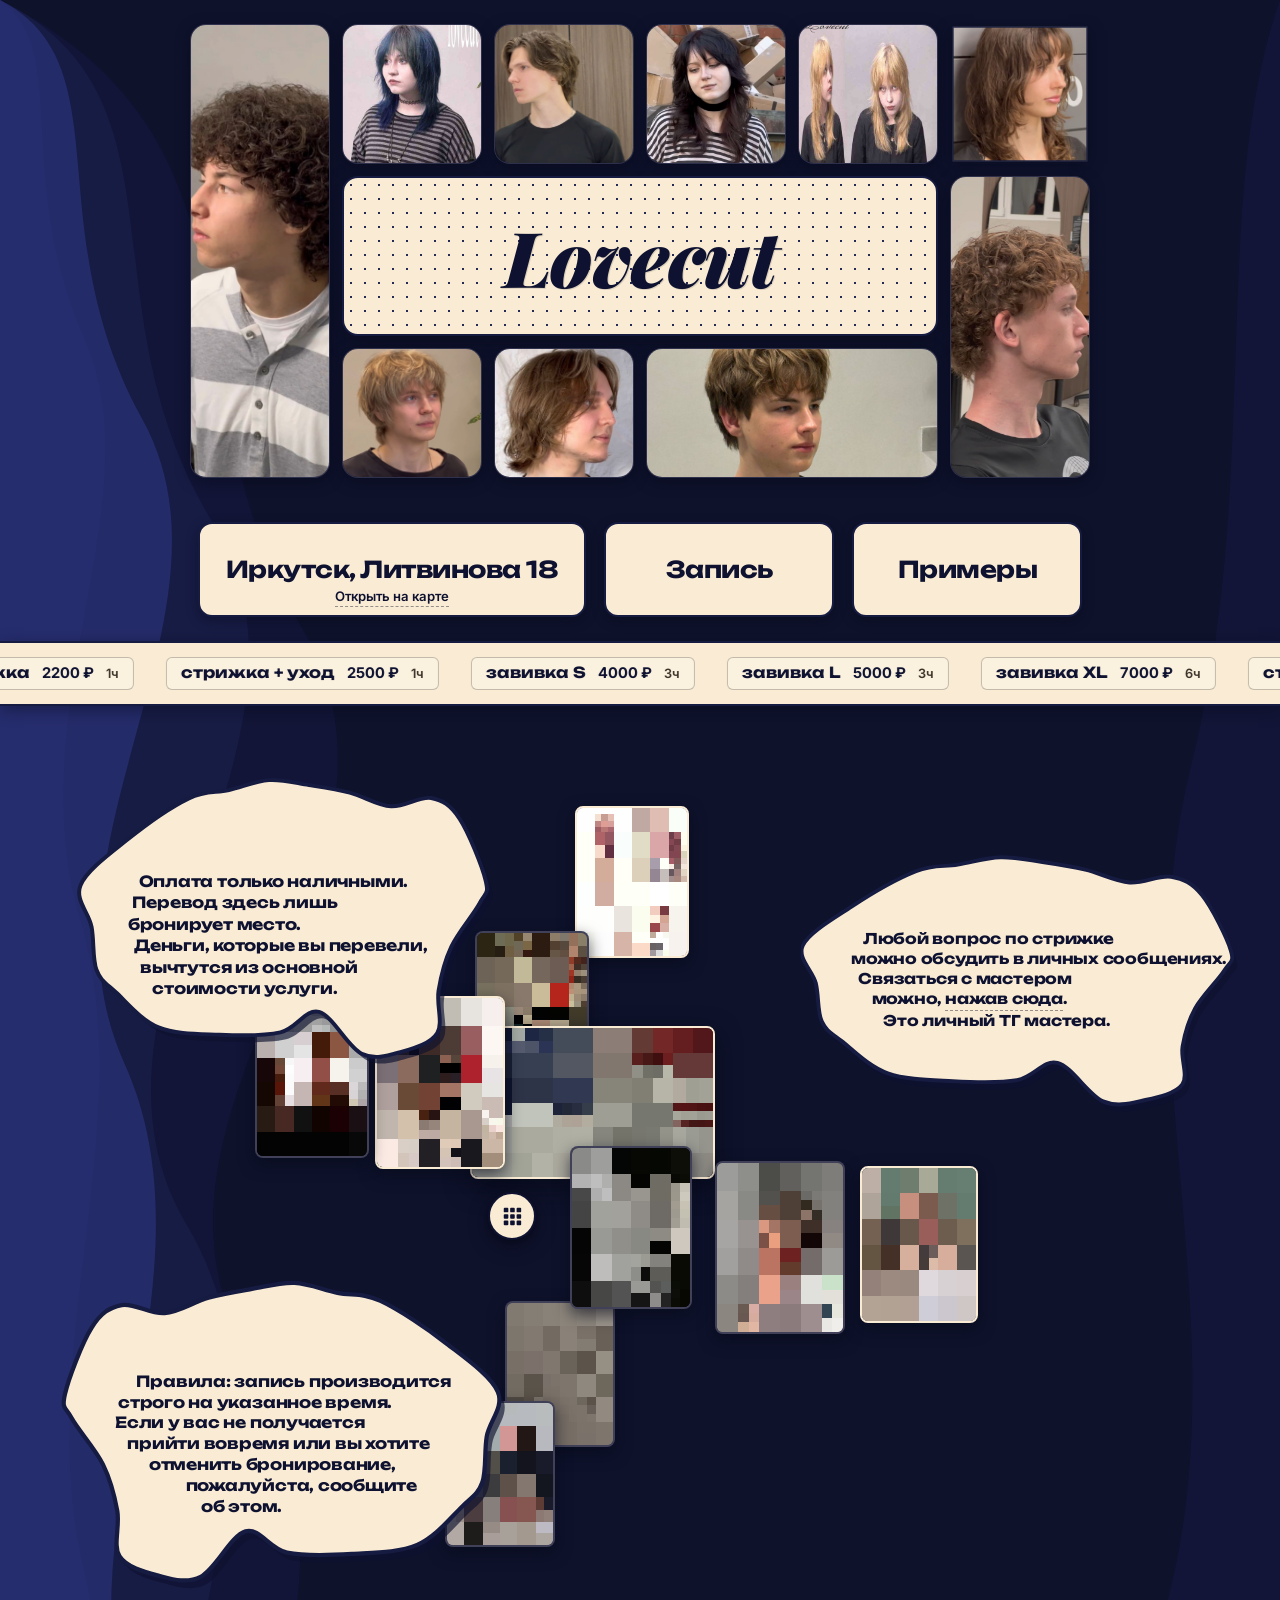
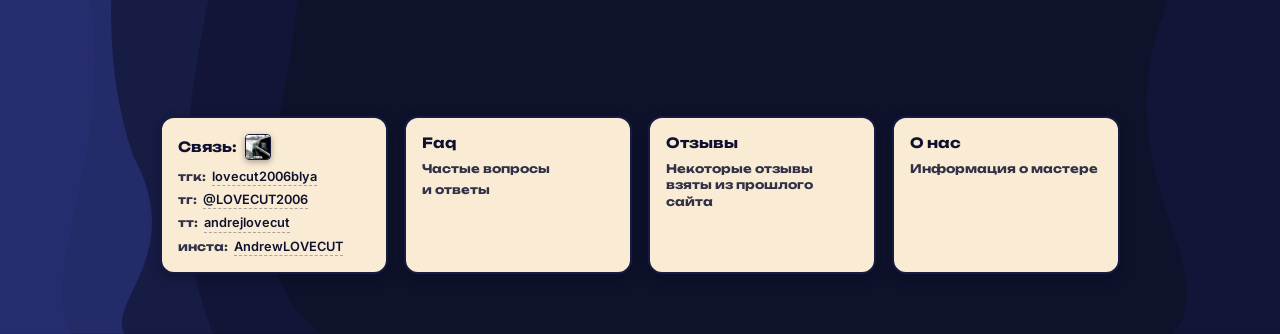
==== commit 70172d08: "Add route videos, smooth FAQ accordion, and expanded About Us modal" ====
--- a/index.html
+++ b/index.html
@@ -1,4 +1,4 @@
-<!DOCTYPE html>
+﻿<!DOCTYPE html>
 <html lang="ru">
 <head>
     <meta charset="UTF-8">
@@ -511,7 +511,7 @@
                         </summary>
                         <div class="faq-item__content">
                             <p class="faq-item__answer">
-                                Адрес: Литвинова 18, а ниже прикреплены видео куда именно идти, что бы попасть в салон.
+                                Точный адрес: <strong>г. Иркутск, ул. Литвинова, 18</strong>. Ниже прикреплены 2 видео-маршрута, которые наглядно показывают путь от улицы прямо до кресла мастера, чтобы вы легко сориентировались на месте.
                             </p>
                             <div class="faq-address-card">
                                 <div class="faq-address-info">
@@ -527,34 +527,41 @@
                                 </a>
                             </div>
                             <div class="faq-video-section">
-                                <div class="faq-video-card">
-                                    <div class="faq-video-card__inner">
-                                        <div class="faq-video-icon-wrap">
-                                            <svg width="28" height="28" viewBox="0 0 24 24" fill="currentColor">
-                                                <polygon points="6 4 20 12 6 20 6 4"></polygon>
-                                            </svg>
+                                <div class="faq-video-section-header">
+                                    <span class="faq-video-section-title">Видео маршрута:</span>
+                                    <span class="faq-video-section-hint">2 видеогида: от улицы до входа и далее прямо к рабочему месту</span>
+                                </div>
+                                <div class="faq-videos-grid">
+                                    <div class="faq-video-card">
+                                        <div class="faq-video-header-row">
+                                            <span class="faq-video-step-num">1</span>
+                                            <span class="faq-video-step-title">Вход и ориентиры</span>
                                         </div>
-                                        <div class="faq-video-details">
-                                            <span class="faq-video-label">Видео маршрута</span>
-                                            <span class="faq-video-status">Видео готовится к загрузке</span>
-                                        </div>
-                                    </div>
-                                    <div class="faq-video-slot" id="faqVideoSlot">
-                                        <video class="faq-video-player" id="faqRouteVideo" controls playsinline preload="metadata" style="display: none;">
-                                            <source src="" type="video/mp4">
+                                        <video class="faq-video-player" controls playsinline preload="metadata">
+                                            <source src="videos/route_1.mp4" type="video/mp4">
                                             Ваш браузер не поддерживает воспроизведение видео.
                                         </video>
                                     </div>
+                                    <div class="faq-video-card">
+                                        <div class="faq-video-header-row">
+                                            <span class="faq-video-step-num">2</span>
+                                            <span class="faq-video-step-title">Проход в салон к креслу</span>
+                                        </div>
+                                        <video class="faq-video-player" controls playsinline preload="metadata">
+                                            <source src="videos/route_2.mp4" type="video/mp4">
+                                            Ваш браузер не поддерживает воспроизведение видео.
+                                        </video>
+                                    </div>
                                 </div>
                             </div>
                         </div>
                     </details>
 
                     <!-- FAQ 2: Будут ли другие люди -->
-                    <details class="faq-item" open>
+                    <details class="faq-item">
                         <summary class="faq-item__summary">
                             <span class="faq-item__q-icon">?</span>
-                            <span class="faq-item__q-text">Будут ли там другие люди?</span>
+                            <span class="faq-item__q-text">Будут ли в помещении другие люди?</span>
                             <span class="faq-item__chevron" aria-hidden="true">
                                 <svg width="18" height="18" viewBox="0 0 24 24" fill="none" stroke="currentColor" stroke-width="2.5" stroke-linecap="round" stroke-linejoin="round">
                                     <polyline points="6 9 12 15 18 9"></polyline>
@@ -563,7 +570,79 @@
                         </summary>
                         <div class="faq-item__content">
                             <p class="faq-item__answer">
-                                Да, ведь салон не является собственностью Андрея.
+                                Да, рабочее место мастера находится в действующем салоне, поэтому в пространстве могут быть другие клиенты и коллеги. При этом ваш сеанс проходит в спокойной и внимательной обстановке — мастер полностью сосредоточен на вашей стрижке.
+                            </p>
+                        </div>
+                    </details>
+
+                    <!-- FAQ 3: Можно ли со своим референсом / фото -->
+                    <details class="faq-item">
+                        <summary class="faq-item__summary">
+                            <span class="faq-item__q-icon">?</span>
+                            <span class="faq-item__q-text">Можно ли прийти со своей фотографией или референсом?</span>
+                            <span class="faq-item__chevron" aria-hidden="true">
+                                <svg width="18" height="18" viewBox="0 0 24 24" fill="none" stroke="currentColor" stroke-width="2.5" stroke-linecap="round" stroke-linejoin="round">
+                                    <polyline points="6 9 12 15 18 9"></polyline>
+                                </svg>
+                            </span>
+                        </summary>
+                        <div class="faq-item__content">
+                            <p class="faq-item__answer">
+                                Да, и это очень приветствуется! Покажите любые понравившиеся фото из Pinterest, TikTok или соцсетей. Перед началом стрижки Андрей подробно разберет с вами референс и подскажет, как идеально адаптировать форму под ваш овал лица, текстуру и густоту волос.
+                            </p>
+                        </div>
+                    </details>
+
+                    <!-- FAQ 4: Что такое нишевая стрижка -->
+                    <details class="faq-item">
+                        <summary class="faq-item__summary">
+                            <span class="faq-item__q-icon">?</span>
+                            <span class="faq-item__q-text">Что такое «нишевая» стрижка и подойдет ли она мне?</span>
+                            <span class="faq-item__chevron" aria-hidden="true">
+                                <svg width="18" height="18" viewBox="0 0 24 24" fill="none" stroke="currentColor" stroke-width="2.5" stroke-linecap="round" stroke-linejoin="round">
+                                    <polyline points="6 9 12 15 18 9"></polyline>
+                                </svg>
+                            </span>
+                        </summary>
+                        <div class="faq-item__content">
+                            <p class="faq-item__answer">
+                                «Нишевые» стрижки — это выразительные, фактурные и нешаблонные формы (текстурные слои, маллеты, гранж, шегги, удлиненный боб, динамичные срезы). Они подбираются индивидуально, подчеркивают естественную текстуру волос и легко носятся каждый день без долгой укладки. А если вам нужна выверенная классика — Андрей сделает её так же безупречно.
+                            </p>
+                        </div>
+                    </details>
+
+                    <!-- FAQ 5: Мытье головы и подготовка -->
+                    <details class="faq-item">
+                        <summary class="faq-item__summary">
+                            <span class="faq-item__q-icon">?</span>
+                            <span class="faq-item__q-text">Нужно ли специально мыть голову перед стрижкой?</span>
+                            <span class="faq-item__chevron" aria-hidden="true">
+                                <svg width="18" height="18" viewBox="0 0 24 24" fill="none" stroke="currentColor" stroke-width="2.5" stroke-linecap="round" stroke-linejoin="round">
+                                    <polyline points="6 9 12 15 18 9"></polyline>
+                                </svg>
+                            </span>
+                        </summary>
+                        <div class="faq-item__content">
+                            <p class="faq-item__answer">
+                                Мытье головы и базовый уход уже включены в процедуру. Единственная просьба — не наносить перед визитом плотные фиксирующие средства (глину, лак, воск в большом количестве), чтобы мастер сразу увидел естественное падение ваших волос.
+                            </p>
+                        </div>
+                    </details>
+
+                    <!-- FAQ 6: Оплата и бронирование -->
+                    <details class="faq-item">
+                        <summary class="faq-item__summary">
+                            <span class="faq-item__q-icon">?</span>
+                            <span class="faq-item__q-text">Как работает запись и оплата?</span>
+                            <span class="faq-item__chevron" aria-hidden="true">
+                                <svg width="18" height="18" viewBox="0 0 24 24" fill="none" stroke="currentColor" stroke-width="2.5" stroke-linecap="round" stroke-linejoin="round">
+                                    <polyline points="6 9 12 15 18 9"></polyline>
+                                </svg>
+                            </span>
+                        </summary>
+                        <div class="faq-item__content">
+                            <p class="faq-item__answer">
+                                Онлайн-запись бронирует за вами удобный слот времени. Сумма предоплаты (бронь) полностью вычитается из стоимости вашей стрижки при расчете. Окончательный расчет на месте осуществляется наличными.
                             </p>
                         </div>
                     </details>
@@ -1032,12 +1111,85 @@
     <!-- ===== ABOUT US POPUP MODAL ===== -->
     <div class="popup-modal" id="aboutModal" aria-hidden="true">
         <div class="popup-modal__backdrop" data-close-modal></div>
-        <div class="popup-modal__window">
-            <div class="popup-modal__header">
-                <span class="popup-modal__title">О нас</span>
-                <button class="popup-modal__close-btn" data-close-modal>&times;</button>
-            </div>
-            <div class="popup-modal__body popup-modal__body--empty"></div>
+        <div class="popup-modal__window popup-modal__window--about">
+            <div class="popup-modal__header popup-modal__header--about">
+                <div class="about-header-titles">
+                    <span class="popup-modal__title">О нас</span>
+                    <p class="about-modal-subtitle">Андрей — стилист и создатель стиля Lovecut</p>
+                </div>
+                <button class="popup-modal__close-btn" data-close-modal aria-label="Закрыть">&times;</button>
+            </div>
+            <div class="about-modal-body">
+                <!-- Master Bio Hero -->
+                <div class="about-hero-card">
+                    <div class="about-hero-badge">
+                        <span class="about-hero-dot"></span>
+                        <span class="about-hero-exp">Опыт работы более 2 лет</span>
+                    </div>
+                    <h3 class="about-hero-greeting">Привет! Меня зовут Андрей 👋</h3>
+                    <p class="about-hero-text">
+                        Я стилист и барбер, который специализируется на «нишевых» стрижках с характером: текстурные слои, маллеты, шегги, гранж и нешаблонная геометрия. Моё главное правило — подстричь именно так, как вы попросите и захотите, с вниманием к деталям и идеальной адаптацией под форму вашей головы и текстуру волос.
+                    </p>
+                </div>
+
+                <!-- Three pillars / features -->
+                <div class="about-features-grid">
+                    <div class="about-feature-card">
+                        <div class="about-feature-icon">✂️</div>
+                        <h4 class="about-feature-title">Любая сложность</h4>
+                        <p class="about-feature-desc">
+                            Слышу пожелания клиента на 100%. Сделаю точь-в-точь по вашему референсу или придумаем уникальный образ с нуля.
+                        </p>
+                    </div>
+                    <div class="about-feature-card">
+                        <div class="about-feature-icon">📐</div>
+                        <h4 class="about-feature-title">Анатомический подход</h4>
+                        <p class="about-feature-desc">
+                            Никаких шаблонов. Учитываю форму черепа, вихры и естественное падение прядей, чтобы форма держалась месяцами.
+                        </p>
+                    </div>
+                    <div class="about-feature-card">
+                        <div class="about-feature-icon">⚡</div>
+                        <h4 class="about-feature-title">Лёгкая укладка</h4>
+                        <p class="about-feature-desc">
+                            Стригу так, чтобы волосы отлично лежали сами по себе, а домашняя укладка занимала не больше двух минут.
+                        </p>
+                    </div>
+                </div>
+
+                <!-- Works & Socials Info -->
+                <div class="about-portfolio-section">
+                    <div class="about-portfolio-header">
+                        <span class="about-portfolio-title">Портфолио и творческий путь</span>
+                        <p class="about-portfolio-desc">
+                            В категории «Примеры» на главном экране (возле кнопки записи) собраны основные работы, но далеко не все. Увидеть практически каждую свежую стрижку, завивки, бэкстейджи и весь мой путь развития в профессии можно в соцсетях:
+                        </p>
+                    </div>
+                    <div class="about-social-buttons">
+                        <a href="https://t.me/lovecut2006blya" target="_blank" rel="noopener noreferrer" class="about-social-btn about-social-btn--tgk">
+                            <span class="about-social-icon">📢</span>
+                            <div class="about-social-info">
+                                <span class="about-social-name">Telegram-канал</span>
+                                <span class="about-social-handle">lovecut2006blya</span>
+                            </div>
+                        </a>
+                        <a href="https://www.tiktok.com/@andrejlovecut" target="_blank" rel="noopener noreferrer" class="about-social-btn about-social-btn--tt">
+                            <span class="about-social-icon">🎬</span>
+                            <div class="about-social-info">
+                                <span class="about-social-name">TikTok</span>
+                                <span class="about-social-handle">@andrejlovecut</span>
+                            </div>
+                        </a>
+                        <a href="https://t.me/LOVECUT2006" target="_blank" rel="noopener noreferrer" class="about-social-btn about-social-btn--dm">
+                            <span class="about-social-icon">💬</span>
+                            <div class="about-social-info">
+                                <span class="about-social-name">Личный Telegram</span>
+                                <span class="about-social-handle">@LOVECUT2006</span>
+                            </div>
+                        </a>
+                    </div>
+                </div>
+            </div>
         </div>
     </div>
 
--- a/style.css
+++ b/style.css
@@ -2884,73 +2884,100 @@
 }
 
 .faq-video-section {
-    margin-top: 12px;
+    margin-top: 14px;
+    width: 100%;
+    display: flex;
+    flex-direction: column;
+    gap: 10px;
+}
+
+.faq-video-section-header {
+    display: flex;
+    flex-direction: column;
+    gap: 3px;
+}
+
+.faq-video-section-title {
+    font-family: var(--font-deco);
+    font-size: 0.9rem;
+    font-weight: 700;
+    color: var(--vanilla);
+}
+
+.faq-video-section-hint {
+    font-family: var(--font-body);
+    font-size: 0.78rem;
+    color: rgba(250, 236, 212, 0.7);
+}
+
+.faq-videos-grid {
+    display: grid;
+    grid-template-columns: repeat(2, minmax(0, 1fr));
+    gap: 12px;
     width: 100%;
 }
 
 .faq-video-card {
     background: #090c20;
-    border: 1.5px dashed rgba(250, 236, 212, 0.3);
+    border: 1.5px solid rgba(250, 236, 212, 0.22);
     border-radius: 12px;
-    padding: 14px 14px;
+    padding: 10px;
     display: flex;
     flex-direction: column;
-    gap: 10px;
+    gap: 8px;
     position: relative;
     overflow: hidden;
     width: 100%;
     box-sizing: border-box;
-}
-
-.faq-video-card__inner {
-    display: flex;
-    align-items: center;
-    gap: 12px;
-    width: 100%;
+    transition: border-color 0.2s ease, box-shadow 0.2s ease;
+}
+
+.faq-video-card:hover {
+    border-color: rgba(250, 236, 212, 0.45);
+    box-shadow: 0 4px 16px rgba(0, 0, 0, 0.35);
+}
+
+.faq-video-header-row {
+    display: flex;
+    align-items: center;
+    gap: 8px;
     min-width: 0;
 }
 
-.faq-video-icon-wrap {
-    width: 40px;
-    height: 40px;
-    border-radius: 10px;
-    background: rgba(250, 236, 212, 0.12);
-    border: 1.5px solid rgba(250, 236, 212, 0.25);
+.faq-video-step-num {
+    width: 22px;
+    height: 22px;
+    border-radius: 6px;
+    background: var(--vanilla);
+    color: var(--ink-dark);
+    font-family: var(--font-deco);
+    font-size: 0.78rem;
+    font-weight: 800;
     display: flex;
     align-items: center;
     justify-content: center;
-    color: var(--vanilla);
     flex-shrink: 0;
 }
 
-.faq-video-details {
-    display: flex;
-    flex-direction: column;
-    align-items: flex-start;
-    text-align: left;
-    gap: 2px;
-    min-width: 0;
-    flex: 1 1 auto;
-}
-
-.faq-video-label {
+.faq-video-step-title {
     font-family: var(--font-deco);
-    font-size: 0.86rem;
+    font-size: 0.8rem;
     font-weight: 700;
     color: var(--vanilla);
-}
-
-.faq-video-status {
-    font-family: var(--font-body);
-    font-size: 0.76rem;
-    color: rgba(250, 236, 212, 0.65);
+    white-space: nowrap;
+    overflow: hidden;
+    text-overflow: ellipsis;
 }
 
 .faq-video-player {
     width: 100%;
-    max-height: 280px;
+    aspect-ratio: 9 / 16;
+    max-height: 380px;
+    background: #050614;
     border-radius: 8px;
-    margin-top: 8px;
+    object-fit: cover;
+    outline: none;
+    border: 1px solid rgba(250, 236, 212, 0.15);
 }
 
 .faq-modal-footer {
@@ -3024,6 +3051,13 @@
     .faq-item__answer {
         font-size: 0.84rem;
     }
+    .faq-videos-grid {
+        grid-template-columns: 1fr;
+        gap: 12px;
+    }
+    .faq-video-player {
+        max-height: 420px;
+    }
     .faq-address-card {
         padding: 8px 10px;
     }
@@ -3036,3 +3070,307 @@
         justify-content: center;
     }
 }
+
+/* ====================================================================
+   ABOUT US POPUP MODAL (VANILLA & DEEP NAVY THEME)
+   ==================================================================== */
+.popup-modal__window--about {
+    width: 92%;
+    max-width: min(680px, calc(100vw - 24px));
+    max-height: 86vh;
+    display: flex;
+    flex-direction: column;
+    overflow: hidden;
+    background-color: var(--bg-deep-navy);
+    box-sizing: border-box;
+}
+
+.popup-modal__header--about {
+    padding: 16px 22px;
+    background-color: var(--vanilla);
+    border-bottom: 2.5px solid var(--border-dark);
+    display: flex;
+    justify-content: space-between;
+    align-items: flex-start;
+    flex-shrink: 0;
+    box-sizing: border-box;
+    width: 100%;
+}
+
+.about-header-titles {
+    display: flex;
+    flex-direction: column;
+    gap: 2px;
+    min-width: 0;
+}
+
+.about-modal-subtitle {
+    font-family: var(--font-deco);
+    font-size: 0.8rem;
+    font-weight: 600;
+    color: var(--ink-dark);
+    margin: 3px 0 0 0;
+    opacity: 0.85;
+    word-break: break-word;
+}
+
+.about-modal-body {
+    flex: 1;
+    overflow-y: auto;
+    overflow-x: hidden;
+    -webkit-overflow-scrolling: touch;
+    padding: 20px 20px 26px;
+    background-color: #0b0e26;
+    display: flex;
+    flex-direction: column;
+    gap: 16px;
+    min-width: 0;
+    box-sizing: border-box;
+    width: 100%;
+}
+
+.about-modal-body::-webkit-scrollbar {
+    width: 8px;
+}
+.about-modal-body::-webkit-scrollbar-track {
+    background: #0b0e26;
+}
+.about-modal-body::-webkit-scrollbar-thumb {
+    background: #faecd4;
+    border-radius: 4px;
+}
+.about-modal-body::-webkit-scrollbar-thumb:hover {
+    background: #e6d3b4;
+}
+
+.about-hero-card {
+    background: #14183d;
+    border: 2px solid rgba(250, 236, 212, 0.28);
+    border-radius: 14px;
+    padding: 18px 20px;
+    display: flex;
+    flex-direction: column;
+    gap: 10px;
+    position: relative;
+    overflow: hidden;
+    box-shadow: 0 4px 18px rgba(0, 0, 0, 0.25);
+    flex-shrink: 0;
+}
+
+.about-hero-badge {
+    display: inline-flex;
+    align-items: center;
+    gap: 8px;
+    width: fit-content;
+    padding: 4px 12px;
+    background: rgba(250, 236, 212, 0.1);
+    border: 1px solid rgba(250, 236, 212, 0.25);
+    border-radius: 20px;
+    font-family: var(--font-deco);
+    font-size: 0.78rem;
+    font-weight: 700;
+    color: var(--vanilla);
+}
+
+.about-hero-dot {
+    width: 8px;
+    height: 8px;
+    border-radius: 50%;
+    background: #4cd964;
+    box-shadow: 0 0 8px rgba(76, 217, 100, 0.8);
+    display: inline-block;
+}
+
+.about-hero-greeting {
+    font-family: var(--font-deco);
+    font-size: 1.22rem;
+    font-weight: 800;
+    color: var(--vanilla);
+    margin: 2px 0 0 0;
+    letter-spacing: -0.2px;
+}
+
+.about-hero-text {
+    font-family: var(--font-body);
+    font-size: 0.92rem;
+    line-height: 1.6;
+    color: rgba(250, 236, 212, 0.94);
+    margin: 0;
+    word-break: break-word;
+}
+
+.about-features-grid {
+    display: grid;
+    grid-template-columns: repeat(3, minmax(0, 1fr));
+    gap: 10px;
+    width: 100%;
+    flex-shrink: 0;
+}
+
+.about-feature-card {
+    background: rgba(20, 24, 61, 0.75);
+    border: 1.5px solid rgba(250, 236, 212, 0.2);
+    border-radius: 12px;
+    padding: 14px 12px;
+    display: flex;
+    flex-direction: column;
+    gap: 6px;
+    box-sizing: border-box;
+    transition: transform 0.2s ease, border-color 0.2s ease;
+}
+
+.about-feature-card:hover {
+    transform: translateY(-2px);
+    border-color: rgba(250, 236, 212, 0.4);
+}
+
+.about-feature-icon {
+    font-size: 1.3rem;
+    line-height: 1;
+    margin-bottom: 2px;
+}
+
+.about-feature-title {
+    font-family: var(--font-deco);
+    font-size: 0.88rem;
+    font-weight: 700;
+    color: var(--vanilla);
+    margin: 0;
+}
+
+.about-feature-desc {
+    font-family: var(--font-body);
+    font-size: 0.8rem;
+    line-height: 1.45;
+    color: rgba(250, 236, 212, 0.78);
+    margin: 0;
+}
+
+.about-portfolio-section {
+    background: #14183d;
+    border: 2px solid rgba(250, 236, 212, 0.22);
+    border-radius: 14px;
+    padding: 18px 20px;
+    display: flex;
+    flex-direction: column;
+    gap: 14px;
+    box-sizing: border-box;
+    flex-shrink: 0;
+}
+
+.about-portfolio-header {
+    display: flex;
+    flex-direction: column;
+    gap: 6px;
+}
+
+.about-portfolio-title {
+    font-family: var(--font-deco);
+    font-size: 0.98rem;
+    font-weight: 700;
+    color: var(--vanilla);
+}
+
+.about-portfolio-desc {
+    font-family: var(--font-body);
+    font-size: 0.88rem;
+    line-height: 1.55;
+    color: rgba(250, 236, 212, 0.88);
+    margin: 0;
+}
+
+.about-social-buttons {
+    display: grid;
+    grid-template-columns: repeat(3, minmax(0, 1fr));
+    gap: 10px;
+    width: 100%;
+}
+
+.about-social-btn {
+    display: flex;
+    align-items: center;
+    gap: 10px;
+    padding: 10px 12px;
+    background: rgba(250, 236, 212, 0.08);
+    border: 1.5px solid rgba(250, 236, 212, 0.25);
+    border-radius: 10px;
+    text-decoration: none;
+    color: var(--vanilla);
+    transition: all 0.2s cubic-bezier(0.16, 1, 0.3, 1);
+    box-sizing: border-box;
+}
+
+.about-social-btn:hover {
+    background: var(--vanilla);
+    color: var(--ink-dark);
+    border-color: var(--vanilla);
+    transform: translateY(-2px);
+    box-shadow: 0 4px 14px rgba(0, 0, 0, 0.3);
+}
+
+.about-social-btn:hover .about-social-handle {
+    color: rgba(14, 18, 48, 0.7);
+}
+
+.about-social-icon {
+    font-size: 1.25rem;
+    line-height: 1;
+    flex-shrink: 0;
+}
+
+.about-social-info {
+    display: flex;
+    flex-direction: column;
+    min-width: 0;
+}
+
+.about-social-name {
+    font-family: var(--font-deco);
+    font-size: 0.82rem;
+    font-weight: 700;
+    line-height: 1.2;
+    white-space: nowrap;
+    overflow: hidden;
+    text-overflow: ellipsis;
+}
+
+.about-social-handle {
+    font-family: var(--font-body);
+    font-size: 0.74rem;
+    color: rgba(250, 236, 212, 0.65);
+    line-height: 1.2;
+    white-space: nowrap;
+    overflow: hidden;
+    text-overflow: ellipsis;
+    transition: color 0.2s ease;
+}
+
+@media (max-width: 600px) {
+    .popup-modal__window--about {
+        width: calc(100% - 20px) !important;
+        max-width: calc(100% - 20px) !important;
+        max-height: 90vh;
+        margin: 0 auto;
+    }
+    .popup-modal__header--about {
+        padding: 12px 16px;
+    }
+    .about-modal-body {
+        padding: 14px 12px 20px;
+        gap: 14px;
+    }
+    .about-hero-card {
+        padding: 14px 14px;
+    }
+    .about-features-grid {
+        grid-template-columns: 1fr;
+        gap: 8px;
+    }
+    .about-portfolio-section {
+        padding: 14px 14px;
+    }
+    .about-social-buttons {
+        grid-template-columns: 1fr;
+        gap: 8px;
+    }
+}
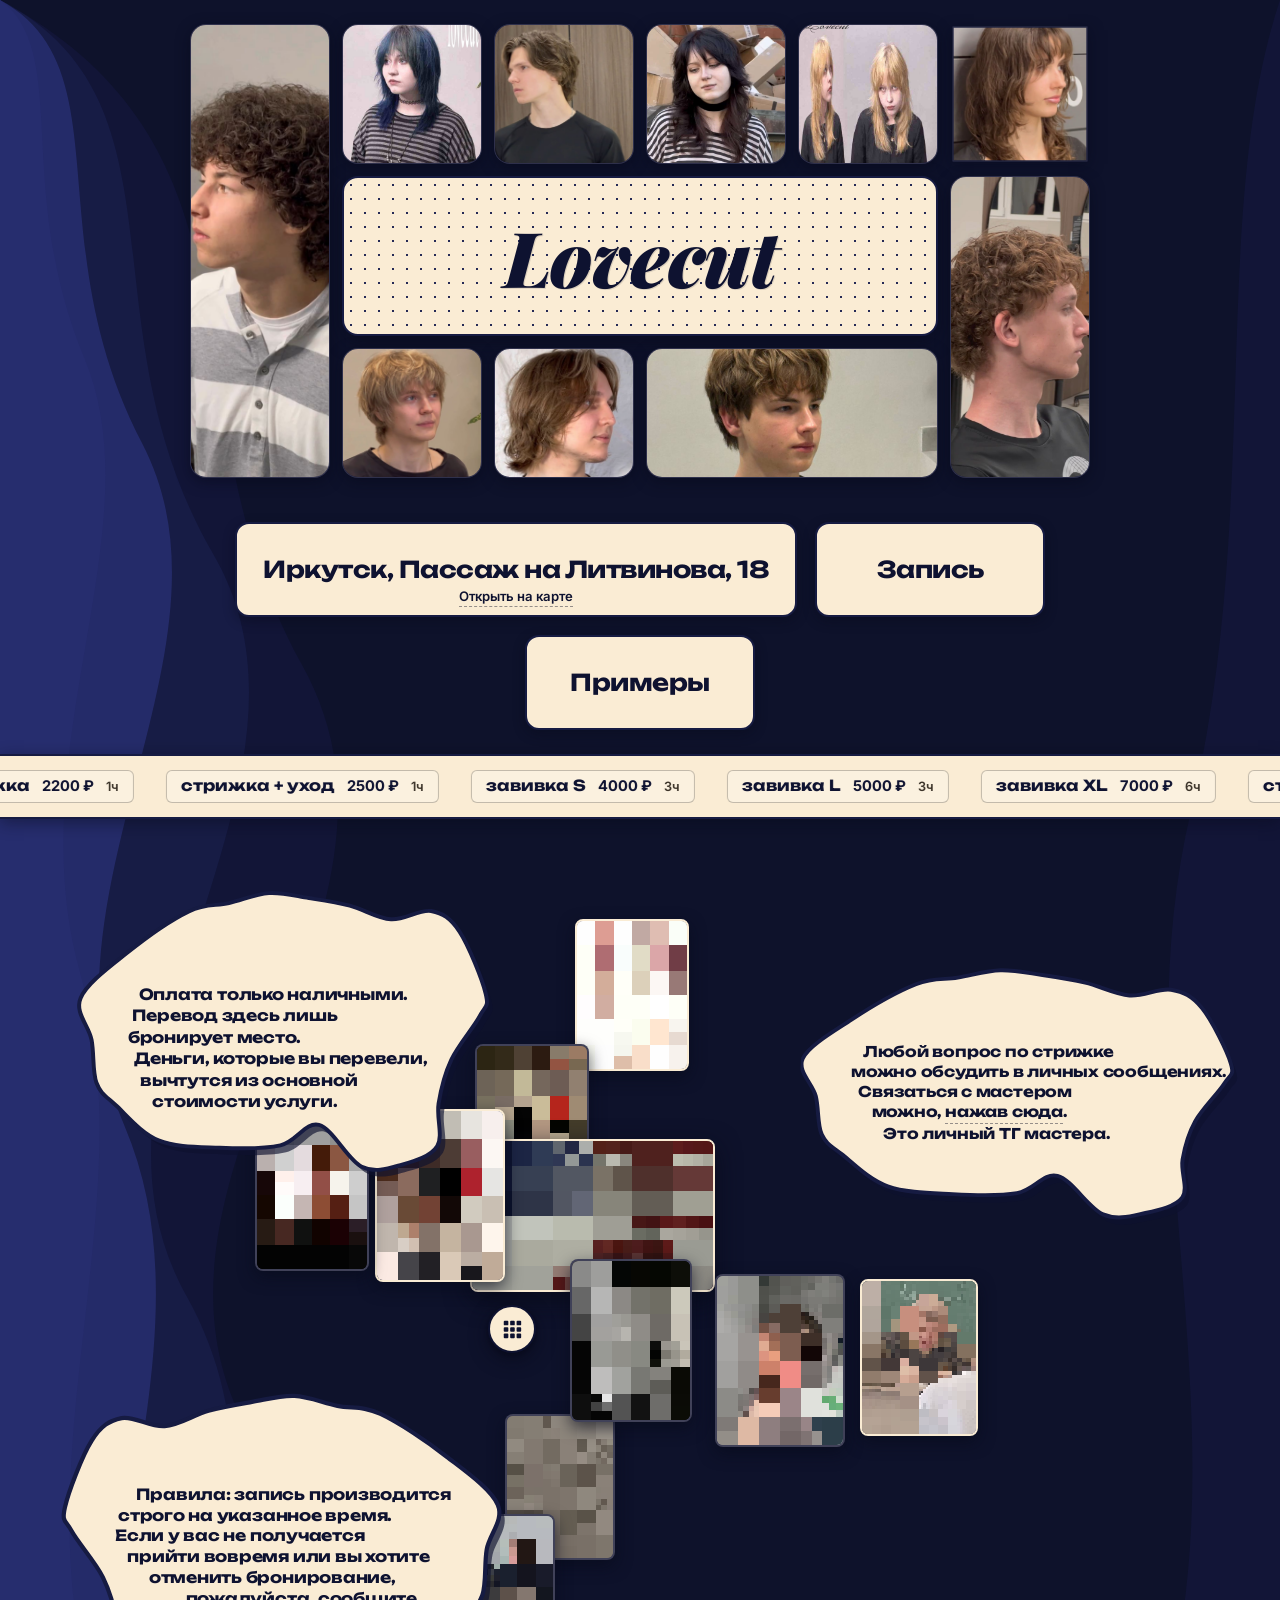
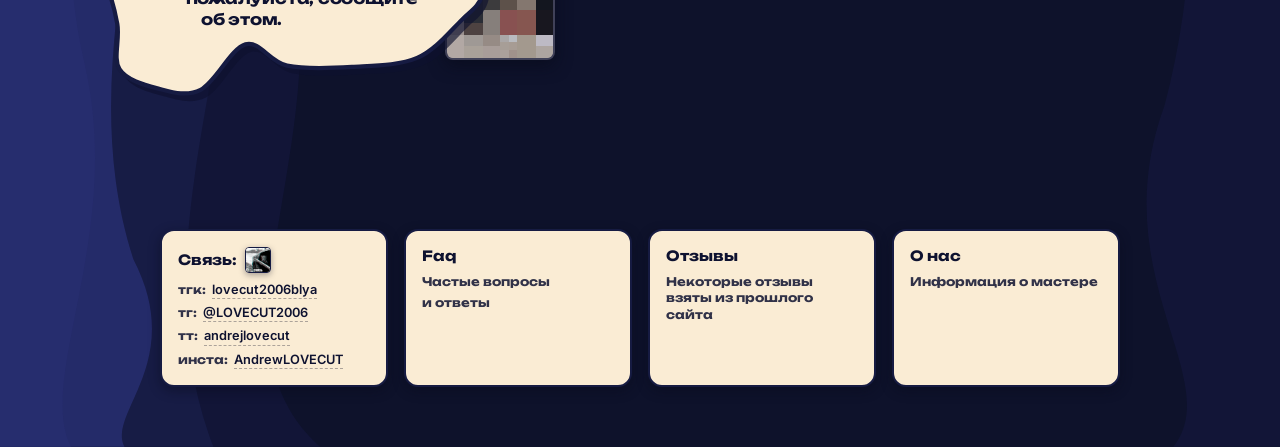
==== commit a5e29197: "Update 2GIS direct link to Passage, update FAQ questions, and add master photos to About Us" ====
--- a/index.html
+++ b/index.html
@@ -1,4 +1,4 @@
-﻿<!DOCTYPE html>
+<!DOCTYPE html>
 <html lang="ru">
 <head>
     <meta charset="UTF-8">
@@ -87,8 +87,8 @@
         <div class="action-blocks-container">
             <!-- 1. Location box -->
             <div class="action-box action-box--location">
-                <p class="loc-text">Иркутск, Литвинова 18</p>
-                <a href="https://2gis.ru/irkutsk/search/%D0%9B%D0%B8%D1%82%D0%B2%D0%B8%D0%BD%D0%BE%D0%B2%D0%B0%2018" target="_blank" rel="noopener noreferrer" class="loc-link-btn" id="openMapBtn">Открыть на карте</a>
+                <p class="loc-text">Иркутск, Пассаж на Литвинова, 18</p>
+                <a href="https://2gis.ru/irkutsk/firm/1548640652891865" target="_blank" rel="noopener noreferrer" class="loc-link-btn" id="openMapBtn">Открыть на карте</a>
             </div>
 
             <!-- 2. Booking button (large) -->
@@ -511,14 +511,14 @@
                         </summary>
                         <div class="faq-item__content">
                             <p class="faq-item__answer">
-                                Точный адрес: <strong>г. Иркутск, ул. Литвинова, 18</strong>. Ниже прикреплены 2 видео-маршрута, которые наглядно показывают путь от улицы прямо до кресла мастера, чтобы вы легко сориентировались на месте.
+                                Точный адрес: <strong>г. Иркутск, Пассаж на Литвинова (ул. Литвинова, 18)</strong>. Ниже прикреплены 2 видео-маршрута, которые наглядно показывают путь от улицы прямо в салон, чтобы вы легко сориентировались на месте.
                             </p>
                             <div class="faq-address-card">
                                 <div class="faq-address-info">
                                     <span class="faq-address-pin">📍</span>
-                                    <span class="faq-address-title">г. Иркутск, ул. Литвинова, 18</span>
-                                </div>
-                                <a href="https://2gis.ru/irkutsk/search/%D0%9B%D0%B8%D1%82%D0%B2%D0%B8%D0%BD%D0%BE%D0%B2%D0%B0%2018" target="_blank" rel="noopener noreferrer" class="faq-map-link">
+                                    <span class="faq-address-title">Пассаж на Литвинова (ул. Литвинова, 18)</span>
+                                </div>
+                                <a href="https://2gis.ru/irkutsk/firm/1548640652891865" target="_blank" rel="noopener noreferrer" class="faq-map-link">
                                     <span>2ГИС</span>
                                     <svg width="14" height="14" viewBox="0 0 24 24" fill="none" stroke="currentColor" stroke-width="2.5" stroke-linecap="round" stroke-linejoin="round">
                                         <line x1="7" y1="17" x2="17" y2="7"></line>
@@ -545,7 +545,7 @@
                                     <div class="faq-video-card">
                                         <div class="faq-video-header-row">
                                             <span class="faq-video-step-num">2</span>
-                                            <span class="faq-video-step-title">Проход в салон к креслу</span>
+                                            <span class="faq-video-step-title">Проход в салон</span>
                                         </div>
                                         <video class="faq-video-player" controls playsinline preload="metadata">
                                             <source src="videos/route_2.mp4" type="video/mp4">
@@ -575,11 +575,11 @@
                         </div>
                     </details>
 
-                    <!-- FAQ 3: Можно ли со своим референсом / фото -->
+                    <!-- FAQ 3: Можно ли со своим референсом -->
                     <details class="faq-item">
                         <summary class="faq-item__summary">
                             <span class="faq-item__q-icon">?</span>
-                            <span class="faq-item__q-text">Можно ли прийти со своей фотографией или референсом?</span>
+                            <span class="faq-item__q-text">Можно ли прийти со своим референсом?</span>
                             <span class="faq-item__chevron" aria-hidden="true">
                                 <svg width="18" height="18" viewBox="0 0 24 24" fill="none" stroke="currentColor" stroke-width="2.5" stroke-linecap="round" stroke-linejoin="round">
                                     <polyline points="6 9 12 15 18 9"></polyline>
@@ -588,48 +588,12 @@
                         </summary>
                         <div class="faq-item__content">
                             <p class="faq-item__answer">
-                                Да, и это очень приветствуется! Покажите любые понравившиеся фото из Pinterest, TikTok или соцсетей. Перед началом стрижки Андрей подробно разберет с вами референс и подскажет, как идеально адаптировать форму под ваш овал лица, текстуру и густоту волос.
+                                Да, конечно.
                             </p>
                         </div>
                     </details>
 
-                    <!-- FAQ 4: Что такое нишевая стрижка -->
-                    <details class="faq-item">
-                        <summary class="faq-item__summary">
-                            <span class="faq-item__q-icon">?</span>
-                            <span class="faq-item__q-text">Что такое «нишевая» стрижка и подойдет ли она мне?</span>
-                            <span class="faq-item__chevron" aria-hidden="true">
-                                <svg width="18" height="18" viewBox="0 0 24 24" fill="none" stroke="currentColor" stroke-width="2.5" stroke-linecap="round" stroke-linejoin="round">
-                                    <polyline points="6 9 12 15 18 9"></polyline>
-                                </svg>
-                            </span>
-                        </summary>
-                        <div class="faq-item__content">
-                            <p class="faq-item__answer">
-                                «Нишевые» стрижки — это выразительные, фактурные и нешаблонные формы (текстурные слои, маллеты, гранж, шегги, удлиненный боб, динамичные срезы). Они подбираются индивидуально, подчеркивают естественную текстуру волос и легко носятся каждый день без долгой укладки. А если вам нужна выверенная классика — Андрей сделает её так же безупречно.
-                            </p>
-                        </div>
-                    </details>
-
-                    <!-- FAQ 5: Мытье головы и подготовка -->
-                    <details class="faq-item">
-                        <summary class="faq-item__summary">
-                            <span class="faq-item__q-icon">?</span>
-                            <span class="faq-item__q-text">Нужно ли специально мыть голову перед стрижкой?</span>
-                            <span class="faq-item__chevron" aria-hidden="true">
-                                <svg width="18" height="18" viewBox="0 0 24 24" fill="none" stroke="currentColor" stroke-width="2.5" stroke-linecap="round" stroke-linejoin="round">
-                                    <polyline points="6 9 12 15 18 9"></polyline>
-                                </svg>
-                            </span>
-                        </summary>
-                        <div class="faq-item__content">
-                            <p class="faq-item__answer">
-                                Мытье головы и базовый уход уже включены в процедуру. Единственная просьба — не наносить перед визитом плотные фиксирующие средства (глину, лак, воск в большом количестве), чтобы мастер сразу увидел естественное падение ваших волос.
-                            </p>
-                        </div>
-                    </details>
-
-                    <!-- FAQ 6: Оплата и бронирование -->
+                    <!-- FAQ 4: Оплата и бронирование -->
                     <details class="faq-item">
                         <summary class="faq-item__summary">
                             <span class="faq-item__q-icon">?</span>
@@ -1115,7 +1079,7 @@
             <div class="popup-modal__header popup-modal__header--about">
                 <div class="about-header-titles">
                     <span class="popup-modal__title">О нас</span>
-                    <p class="about-modal-subtitle">Андрей — стилист и создатель стиля Lovecut</p>
+                    <p class="about-modal-subtitle">Андрей — стилист и мастер</p>
                 </div>
                 <button class="popup-modal__close-btn" data-close-modal aria-label="Закрыть">&times;</button>
             </div>
@@ -1128,32 +1092,20 @@
                     </div>
                     <h3 class="about-hero-greeting">Привет! Меня зовут Андрей 👋</h3>
                     <p class="about-hero-text">
-                        Я стилист и барбер, который специализируется на «нишевых» стрижках с характером: текстурные слои, маллеты, шегги, гранж и нешаблонная геометрия. Моё главное правило — подстричь именно так, как вы попросите и захотите, с вниманием к деталям и идеальной адаптацией под форму вашей головы и текстуру волос.
+                        Я стилист и барбер. Подстригу стрижку абсолютно любой сложности: от выверенной классики до неординарных «нишевых» форм (текстурные слои, маллеты, шегги, гранж). Могу подстричь точь-в-точь так, как вы попросите, с адаптацией под вашу анатомию, форму черепа и структуру волос. А на фотографиях ниже — я сам.
                     </p>
                 </div>
 
-                <!-- Three pillars / features -->
-                <div class="about-features-grid">
-                    <div class="about-feature-card">
-                        <div class="about-feature-icon">✂️</div>
-                        <h4 class="about-feature-title">Любая сложность</h4>
-                        <p class="about-feature-desc">
-                            Слышу пожелания клиента на 100%. Сделаю точь-в-точь по вашему референсу или придумаем уникальный образ с нуля.
-                        </p>
-                    </div>
-                    <div class="about-feature-card">
-                        <div class="about-feature-icon">📐</div>
-                        <h4 class="about-feature-title">Анатомический подход</h4>
-                        <p class="about-feature-desc">
-                            Никаких шаблонов. Учитываю форму черепа, вихры и естественное падение прядей, чтобы форма держалась месяцами.
-                        </p>
-                    </div>
-                    <div class="about-feature-card">
-                        <div class="about-feature-icon">⚡</div>
-                        <h4 class="about-feature-title">Лёгкая укладка</h4>
-                        <p class="about-feature-desc">
-                            Стригу так, чтобы волосы отлично лежали сами по себе, а домашняя укладка занимала не больше двух минут.
-                        </p>
+                <!-- Three master photos in place of squares -->
+                <div class="about-photos-grid">
+                    <div class="about-photo-card" data-inspect="images/master_1.jpg">
+                        <img src="images/master_1.jpg" alt="Андрей — мастер Lovecut" class="about-photo-img about-photo-img--1" loading="lazy">
+                    </div>
+                    <div class="about-photo-card" data-inspect="images/master_2.jpg">
+                        <img src="images/master_2.jpg" alt="Андрей — мастер Lovecut" class="about-photo-img about-photo-img--2" loading="lazy">
+                    </div>
+                    <div class="about-photo-card" data-inspect="images/master_3.jpg">
+                        <img src="images/master_3.jpg" alt="Андрей — мастер Lovecut" class="about-photo-img about-photo-img--3" loading="lazy">
                     </div>
                 </div>
 
@@ -1169,7 +1121,7 @@
                         <a href="https://t.me/lovecut2006blya" target="_blank" rel="noopener noreferrer" class="about-social-btn about-social-btn--tgk">
                             <span class="about-social-icon">📢</span>
                             <div class="about-social-info">
-                                <span class="about-social-name">Telegram-канал</span>
+                                <span class="about-social-name">ТГК</span>
                                 <span class="about-social-handle">lovecut2006blya</span>
                             </div>
                         </a>
--- a/style.css
+++ b/style.css
@@ -3199,51 +3199,57 @@
     word-break: break-word;
 }
 
-.about-features-grid {
+.about-photos-grid {
     display: grid;
     grid-template-columns: repeat(3, minmax(0, 1fr));
-    gap: 10px;
+    gap: 12px;
     width: 100%;
     flex-shrink: 0;
 }
 
-.about-feature-card {
-    background: rgba(20, 24, 61, 0.75);
-    border: 1.5px solid rgba(250, 236, 212, 0.2);
+.about-photo-card {
+    position: relative;
+    aspect-ratio: 1 / 1;
+    border-radius: 14px;
+    border: 2px solid rgba(250, 236, 212, 0.25);
+    background-color: #14183d;
+    overflow: hidden;
+    box-shadow: 0 4px 14px rgba(0, 0, 0, 0.35);
+    cursor: zoom-in;
+    transition: transform 0.22s cubic-bezier(0.16, 1, 0.3, 1), border-color 0.2s ease, box-shadow 0.2s ease;
+    box-sizing: border-box;
+    display: flex;
+}
+
+.about-photo-card:hover {
+    transform: translateY(-3px) scale(1.02);
+    border-color: rgba(250, 236, 212, 0.55);
+    box-shadow: 0 8px 24px rgba(0, 0, 0, 0.5);
+}
+
+.about-photo-img {
+    width: 100%;
+    height: 100%;
+    object-fit: cover;
+    display: block;
     border-radius: 12px;
-    padding: 14px 12px;
-    display: flex;
-    flex-direction: column;
-    gap: 6px;
-    box-sizing: border-box;
-    transition: transform 0.2s ease, border-color 0.2s ease;
-}
-
-.about-feature-card:hover {
-    transform: translateY(-2px);
-    border-color: rgba(250, 236, 212, 0.4);
-}
-
-.about-feature-icon {
-    font-size: 1.3rem;
-    line-height: 1;
-    margin-bottom: 2px;
-}
-
-.about-feature-title {
-    font-family: var(--font-deco);
-    font-size: 0.88rem;
-    font-weight: 700;
-    color: var(--vanilla);
-    margin: 0;
-}
-
-.about-feature-desc {
-    font-family: var(--font-body);
-    font-size: 0.8rem;
-    line-height: 1.45;
-    color: rgba(250, 236, 212, 0.78);
-    margin: 0;
+    transition: transform 0.3s ease;
+}
+
+.about-photo-img--1 {
+    object-position: center 20%;
+}
+
+.about-photo-img--2 {
+    object-position: center 50%;
+}
+
+.about-photo-img--3 {
+    object-position: center 25%;
+}
+
+.about-photo-card:hover .about-photo-img {
+    transform: scale(1.05);
 }
 
 .about-portfolio-section {
@@ -3362,9 +3368,15 @@
     .about-hero-card {
         padding: 14px 14px;
     }
-    .about-features-grid {
-        grid-template-columns: 1fr;
+    .about-photos-grid {
+        grid-template-columns: repeat(3, minmax(0, 1fr));
         gap: 8px;
+    }
+    .about-photo-card {
+        border-radius: 10px;
+    }
+    .about-photo-img {
+        border-radius: 8px;
     }
     .about-portfolio-section {
         padding: 14px 14px;
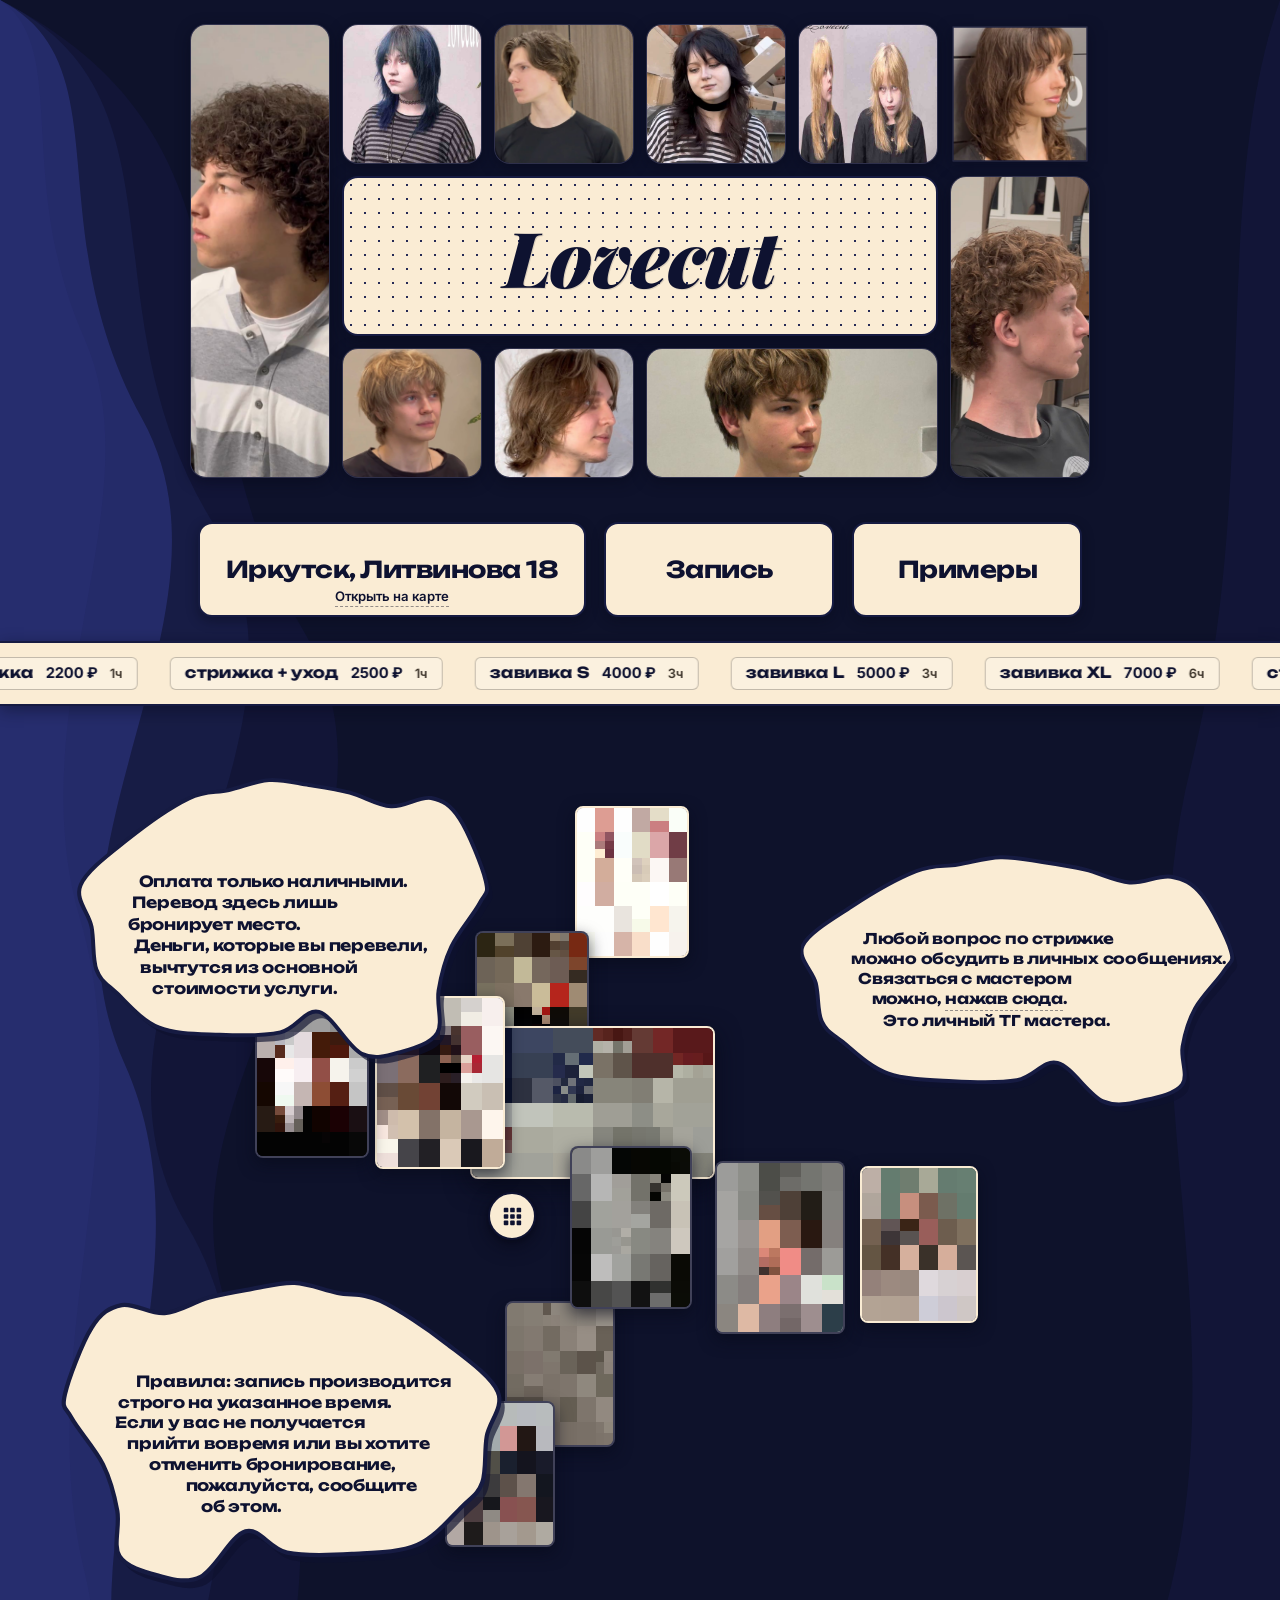
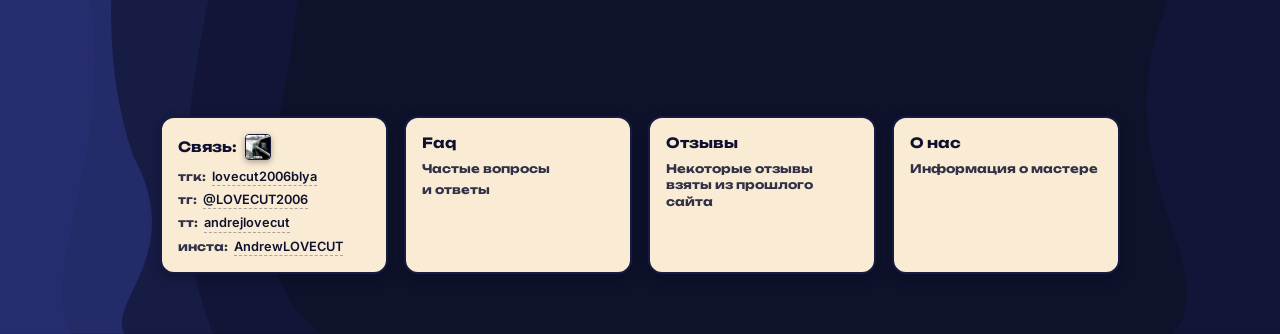
==== commit 330b0344: "Update master photos, remove social ellipsis, restore examples button" ====
--- a/index.html
+++ b/index.html
@@ -87,7 +87,7 @@
         <div class="action-blocks-container">
             <!-- 1. Location box -->
             <div class="action-box action-box--location">
-                <p class="loc-text">Иркутск, Пассаж на Литвинова, 18</p>
+                <p class="loc-text">Иркутск, Литвинова 18</p>
                 <a href="https://2gis.ru/irkutsk/firm/1548640652891865" target="_blank" rel="noopener noreferrer" class="loc-link-btn" id="openMapBtn">Открыть на карте</a>
             </div>
 
@@ -1114,7 +1114,7 @@
                     <div class="about-portfolio-header">
                         <span class="about-portfolio-title">Портфолио и творческий путь</span>
                         <p class="about-portfolio-desc">
-                            В категории «Примеры» на главном экране (возле кнопки записи) собраны основные работы, но далеко не все. Увидеть практически каждую свежую стрижку, завивки, бэкстейджи и весь мой путь развития в профессии можно в соцсетях:
+                            В категории «Примеры» на главном экране собраны основные работы, но далеко не все. Увидеть практически каждую новую услугу и весь мой путь развития в профессии можно в соцсетях:
                         </p>
                     </div>
                     <div class="about-social-buttons">
@@ -1135,7 +1135,7 @@
                         <a href="https://t.me/LOVECUT2006" target="_blank" rel="noopener noreferrer" class="about-social-btn about-social-btn--dm">
                             <span class="about-social-icon">💬</span>
                             <div class="about-social-info">
-                                <span class="about-social-name">Личный Telegram</span>
+                                <span class="about-social-name">Мой Telegram</span>
                                 <span class="about-social-handle">@LOVECUT2006</span>
                             </div>
                         </a>
--- a/style.css
+++ b/style.css
@@ -3237,15 +3237,15 @@
 }
 
 .about-photo-img--1 {
+    object-position: center 15%;
+}
+
+.about-photo-img--2 {
     object-position: center 20%;
 }
 
-.about-photo-img--2 {
-    object-position: center 50%;
-}
-
 .about-photo-img--3 {
-    object-position: center 25%;
+    object-position: center 20%;
 }
 
 .about-photo-card:hover .about-photo-img {
@@ -3336,8 +3336,7 @@
     font-weight: 700;
     line-height: 1.2;
     white-space: nowrap;
-    overflow: hidden;
-    text-overflow: ellipsis;
+    overflow: visible;
 }
 
 .about-social-handle {
@@ -3346,8 +3345,7 @@
     color: rgba(250, 236, 212, 0.65);
     line-height: 1.2;
     white-space: nowrap;
-    overflow: hidden;
-    text-overflow: ellipsis;
+    overflow: visible;
     transition: color 0.2s ease;
 }
 
